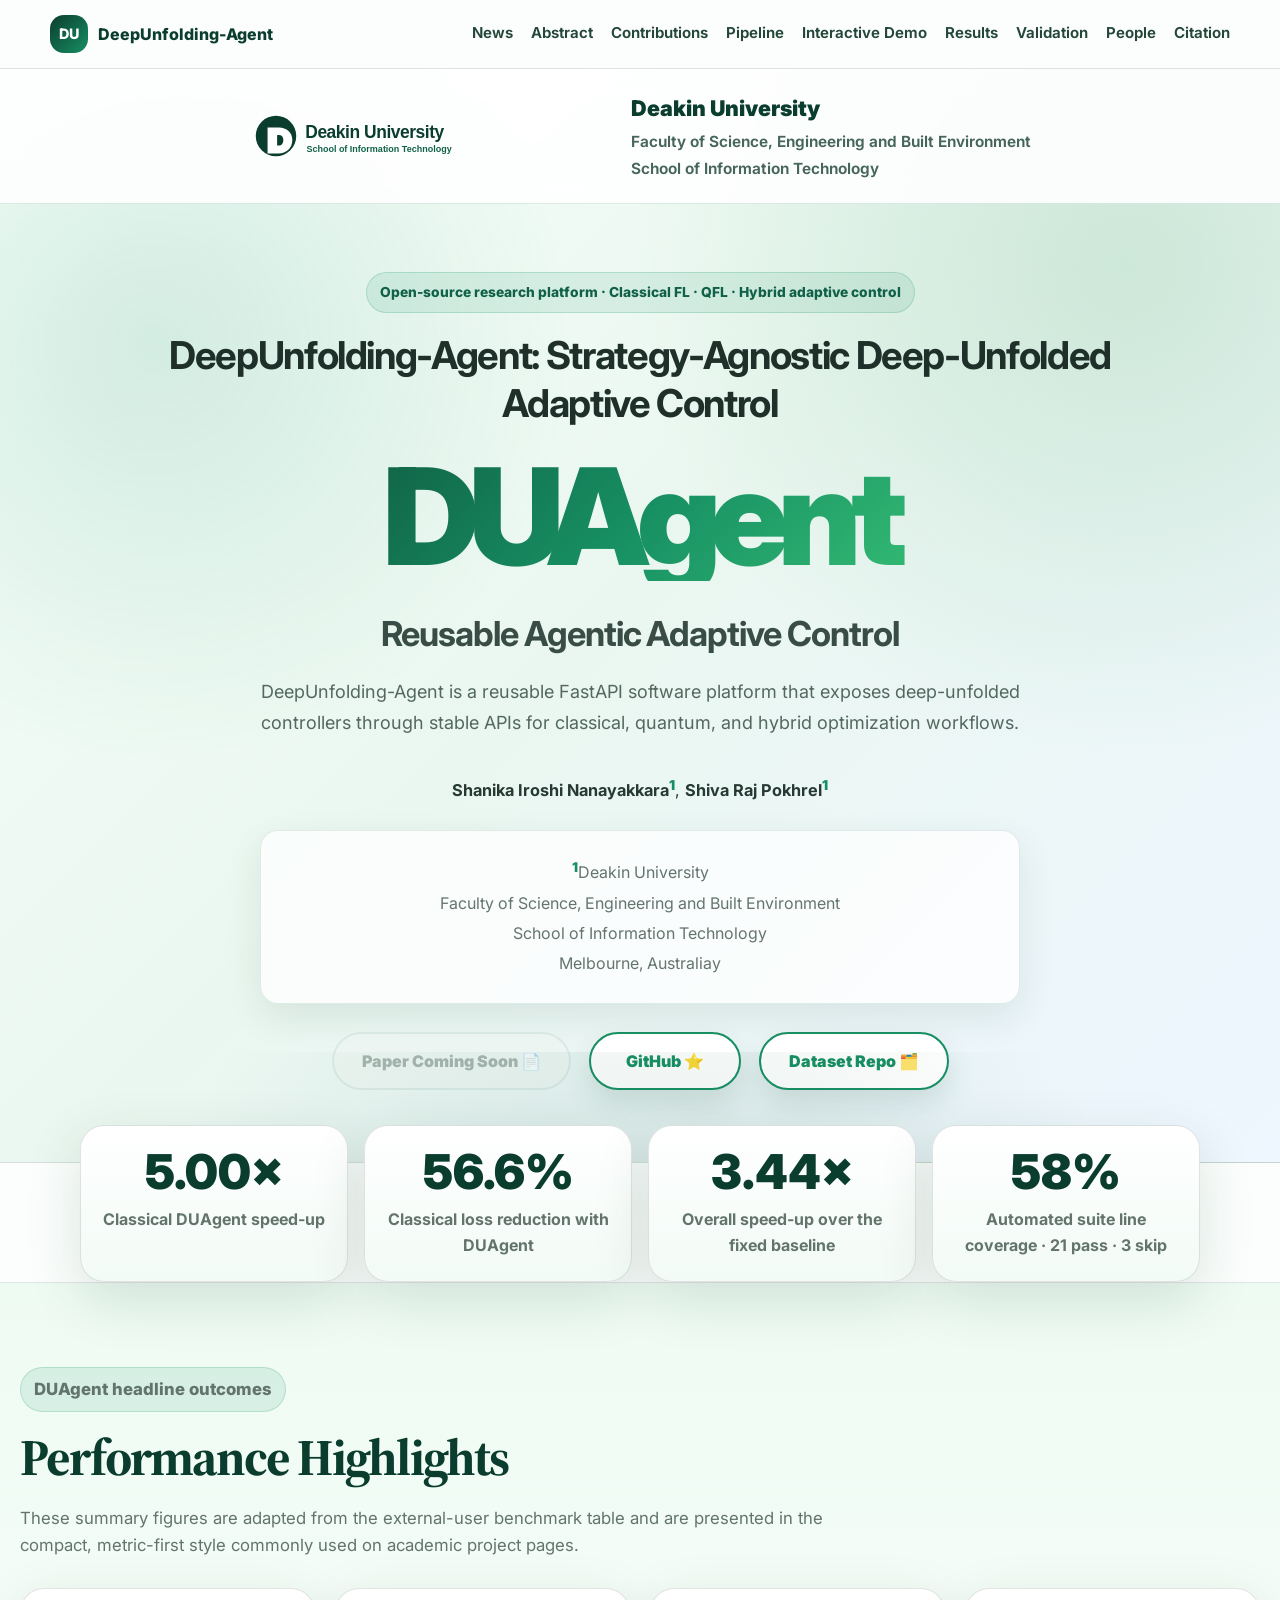
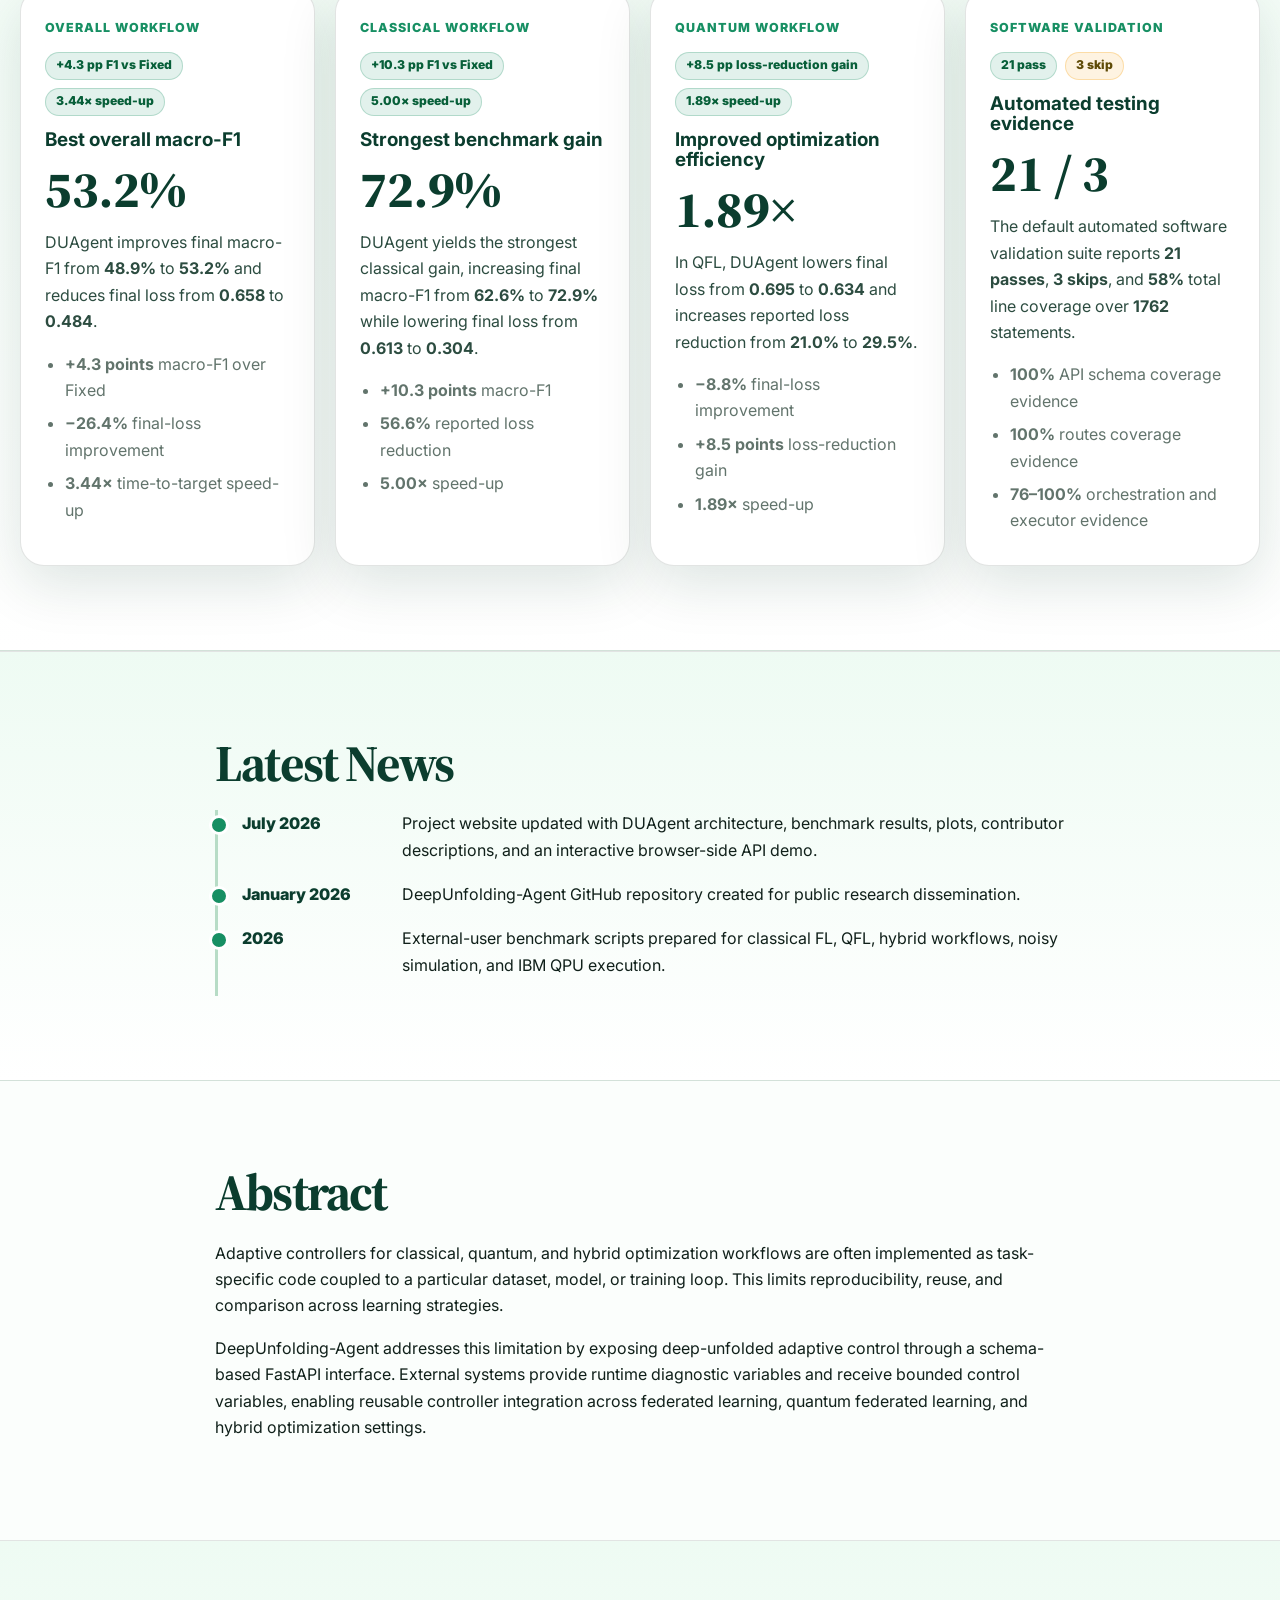
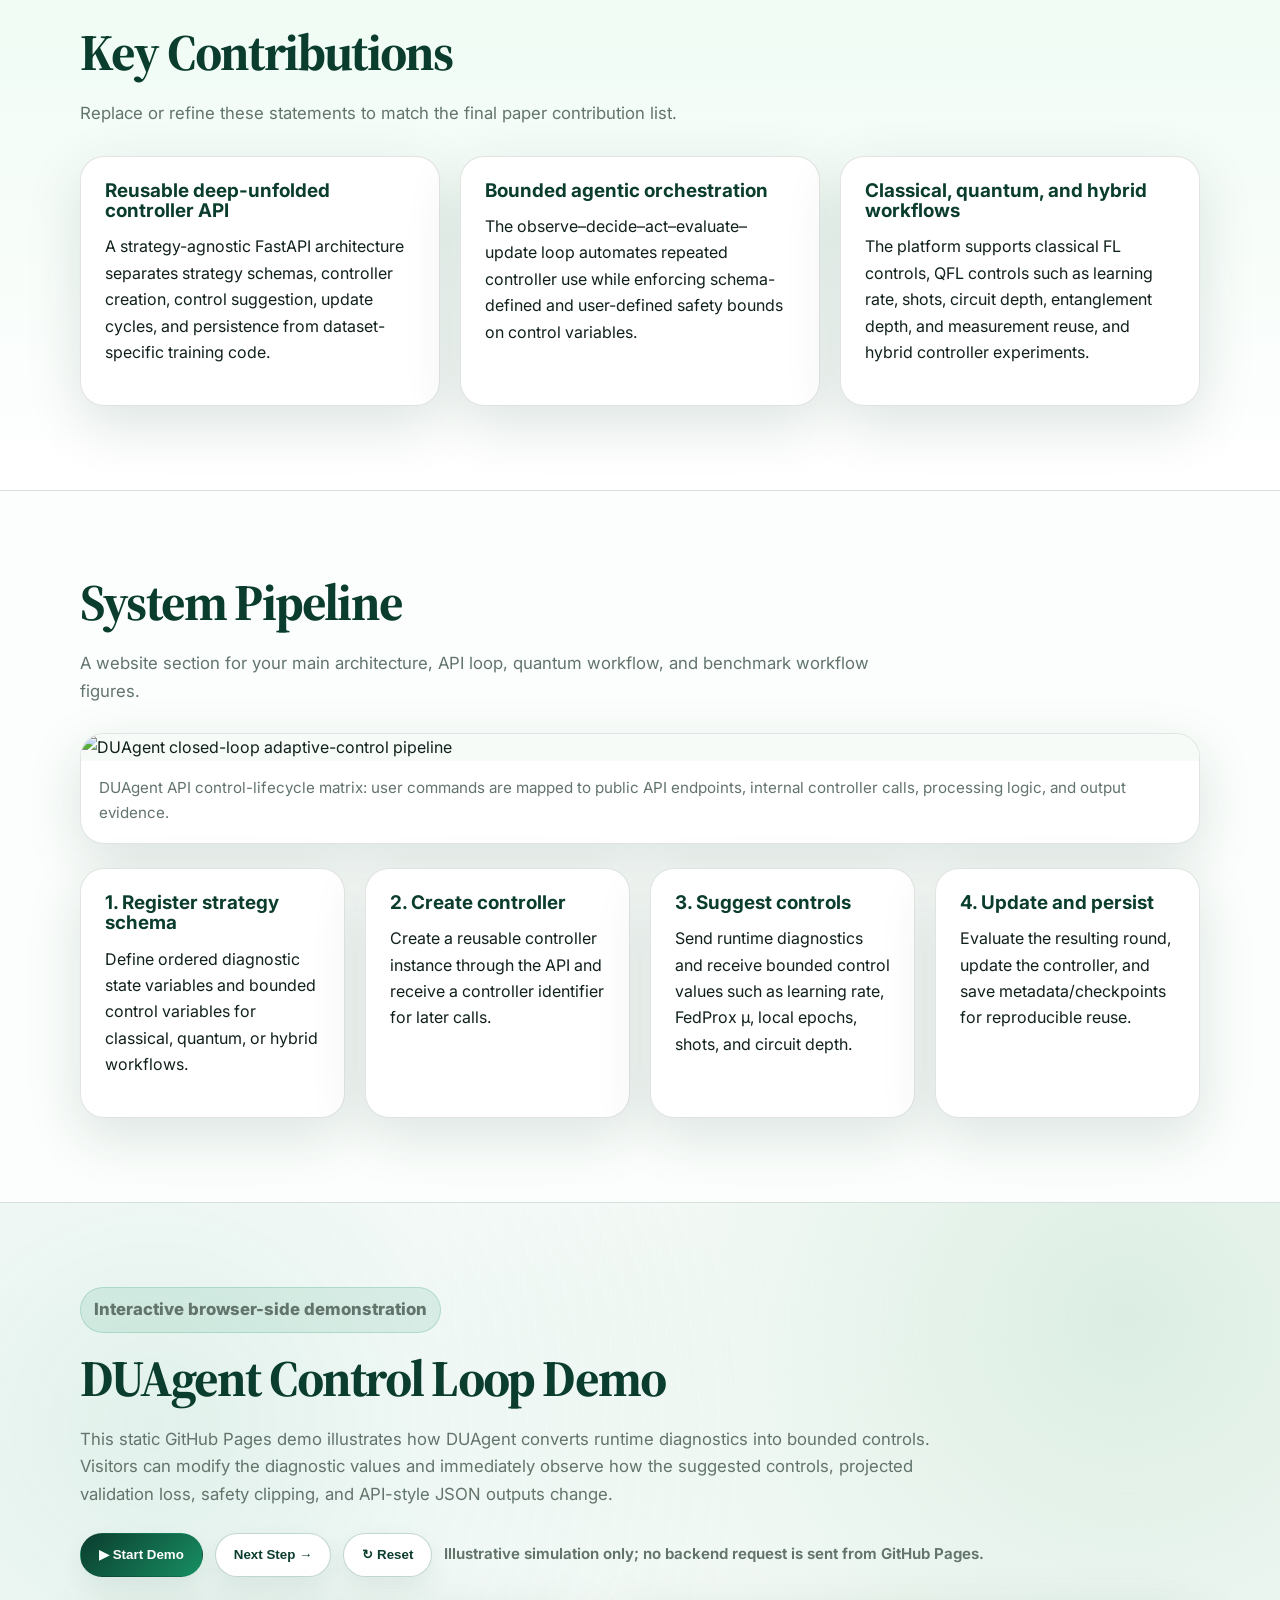
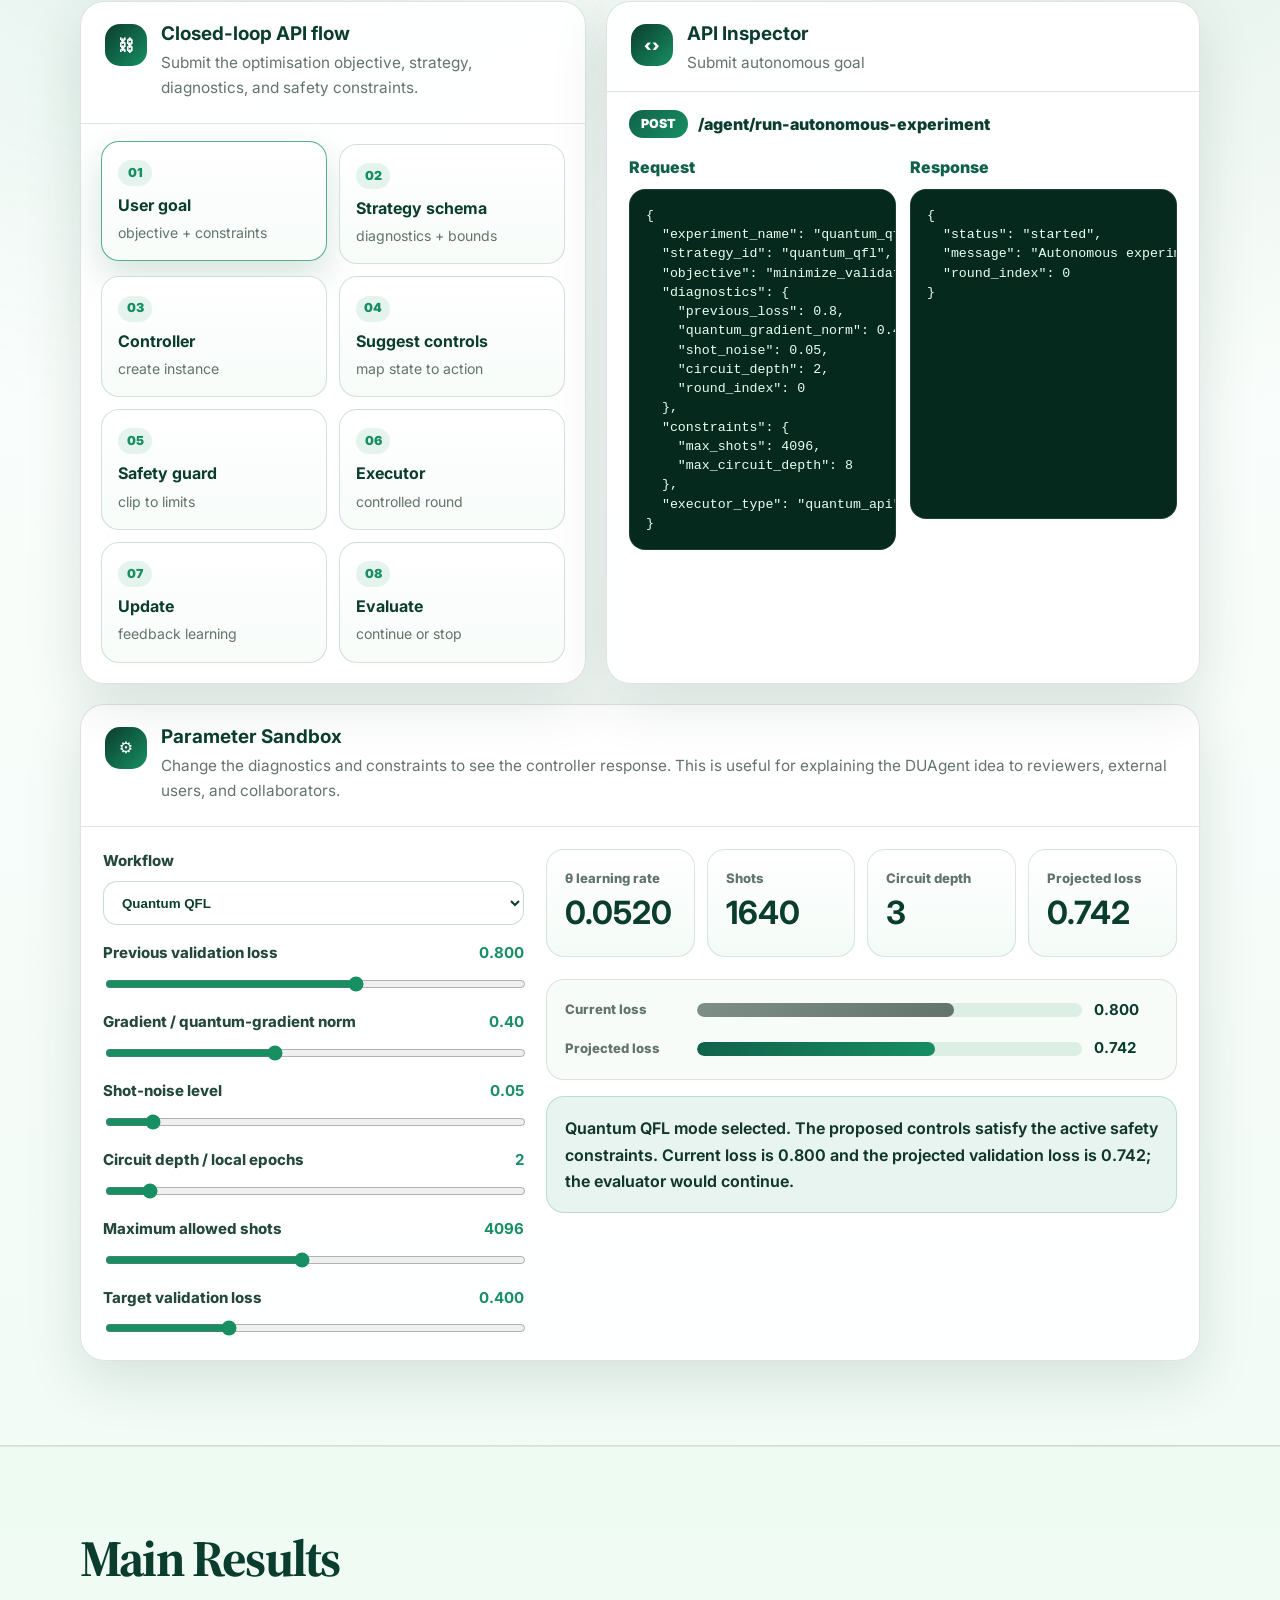
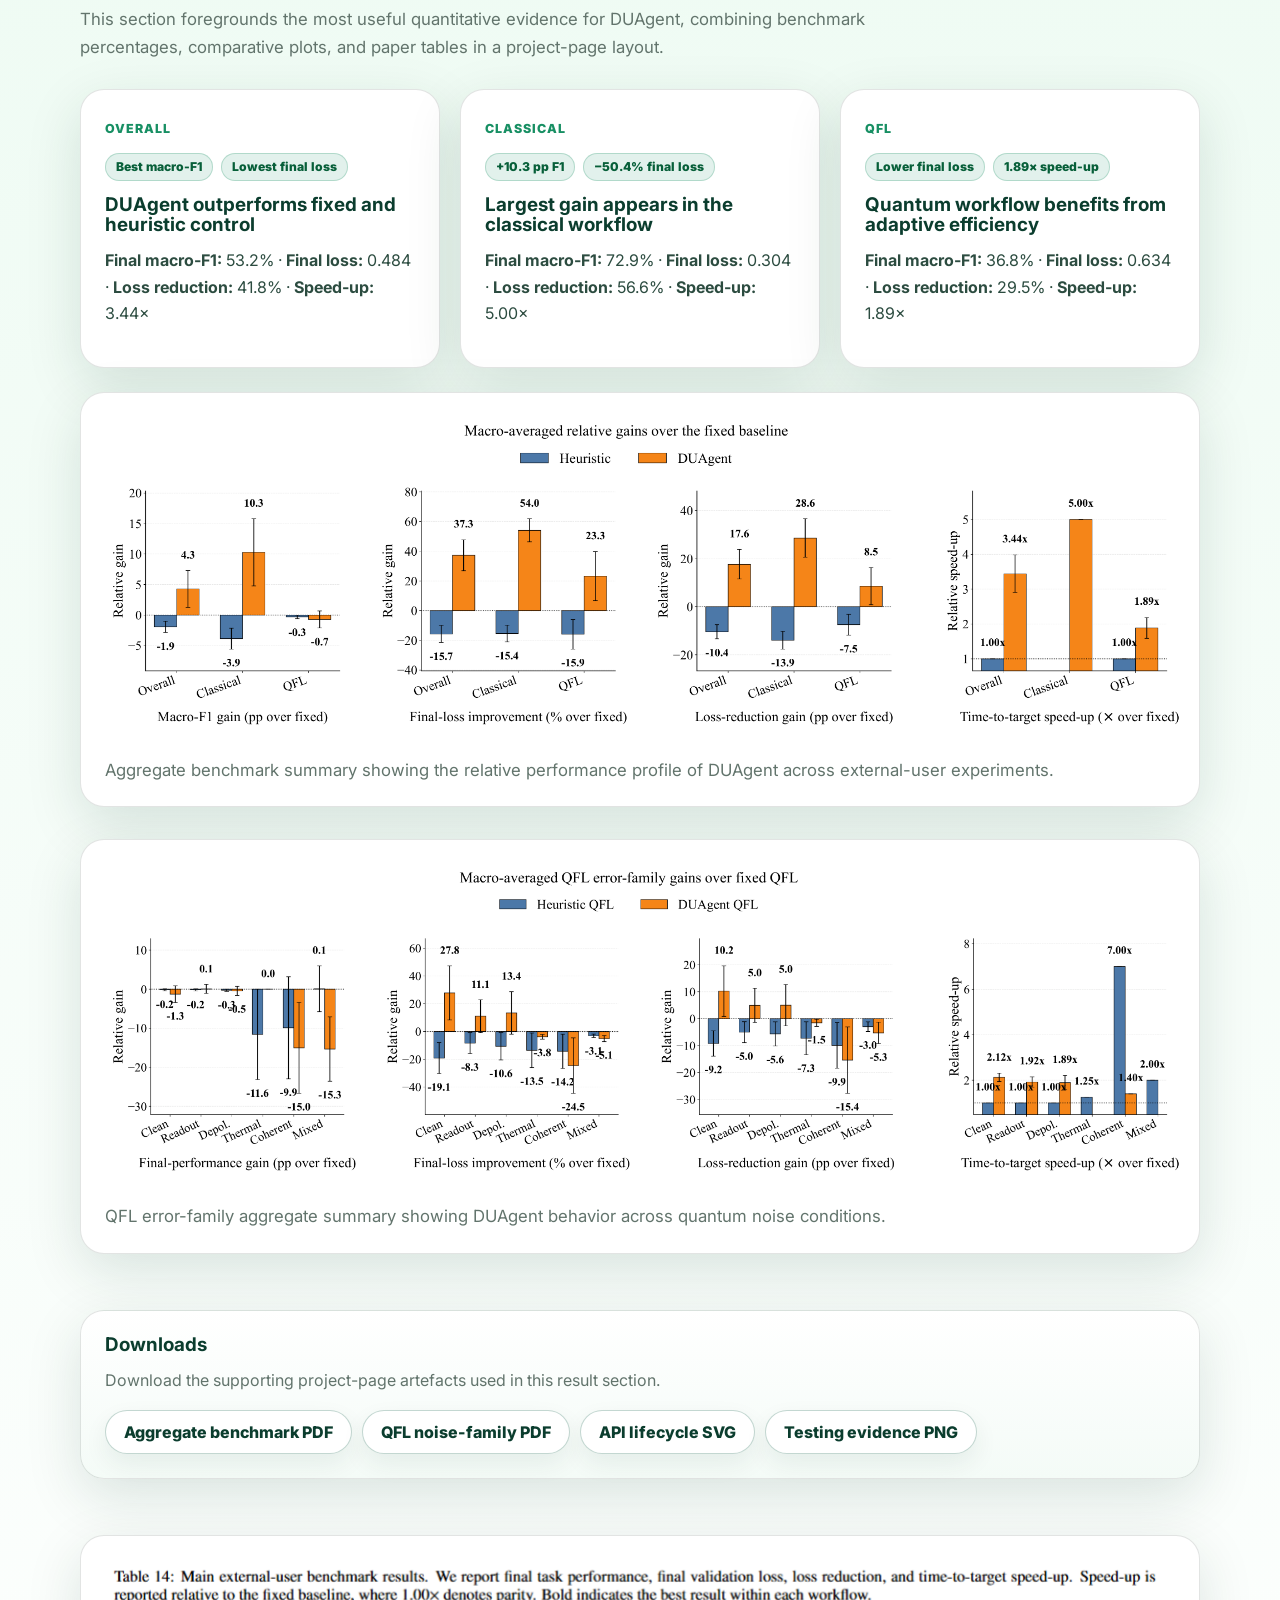
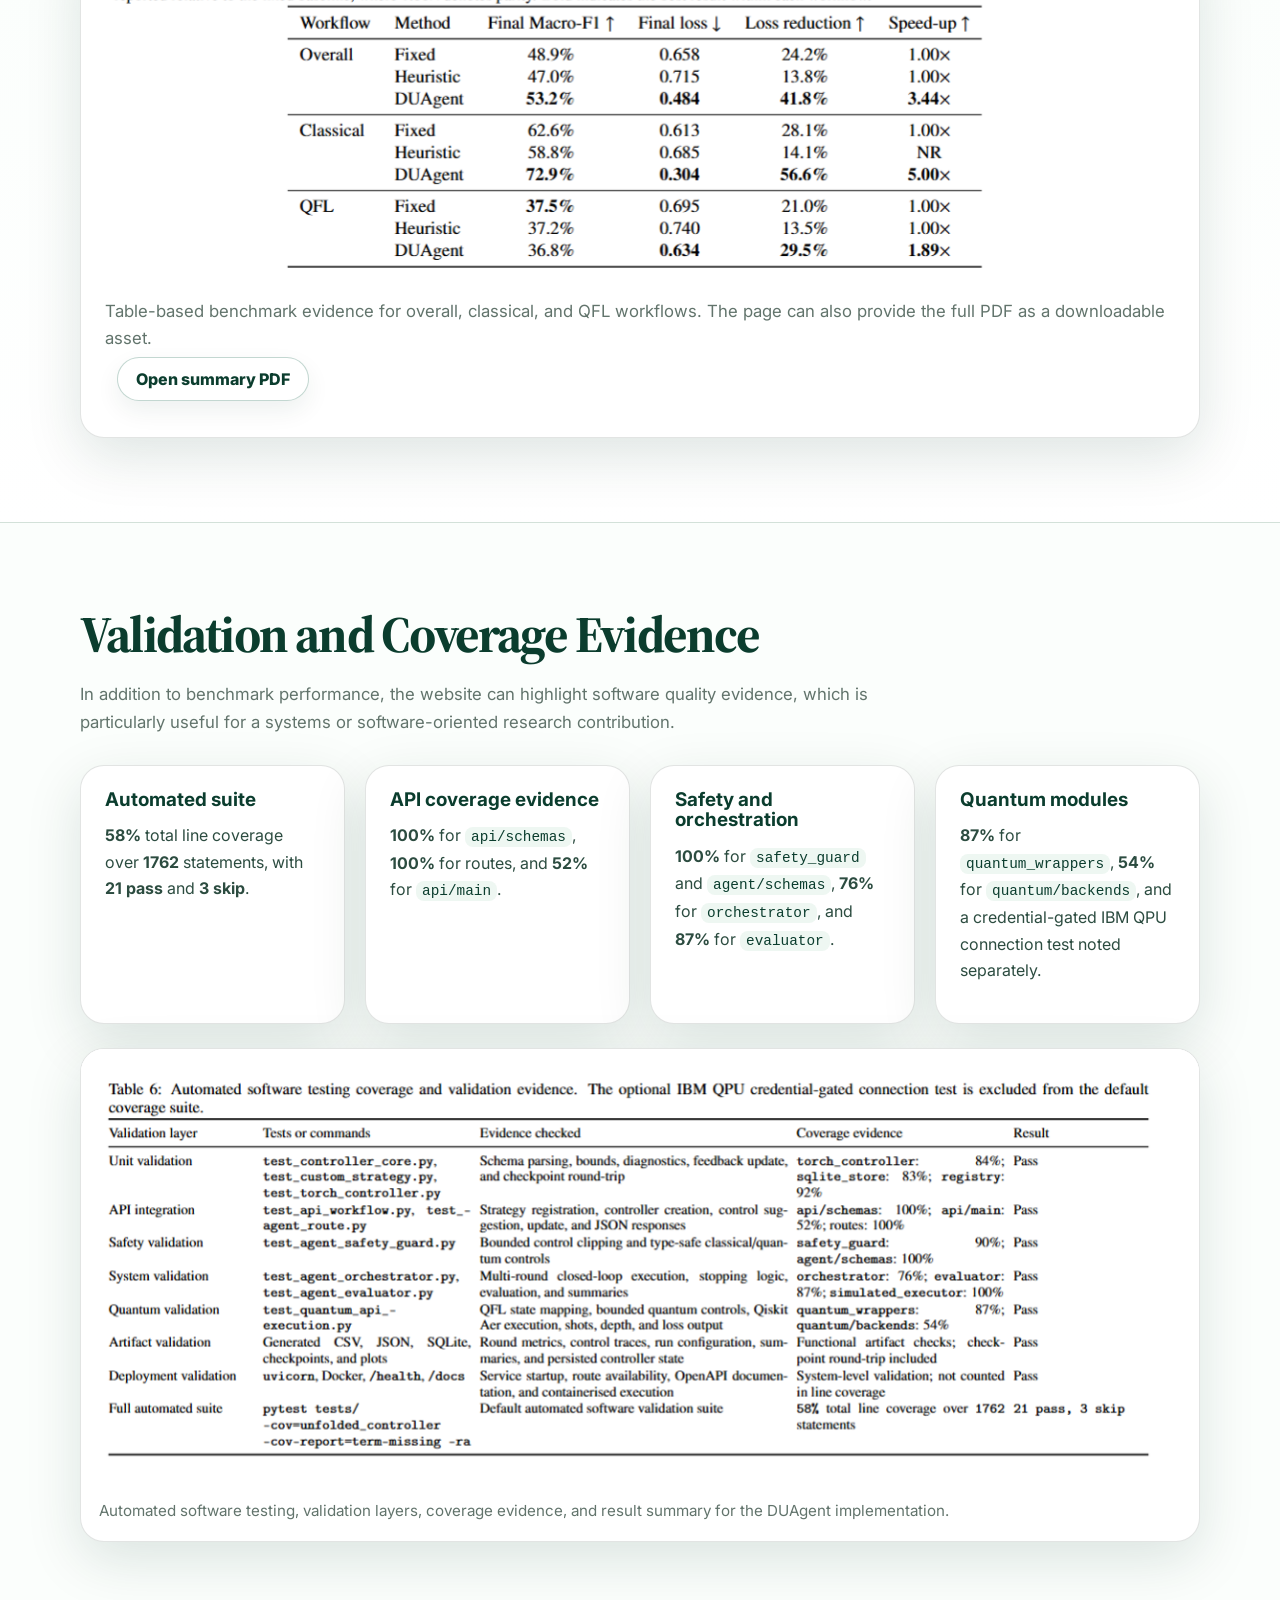
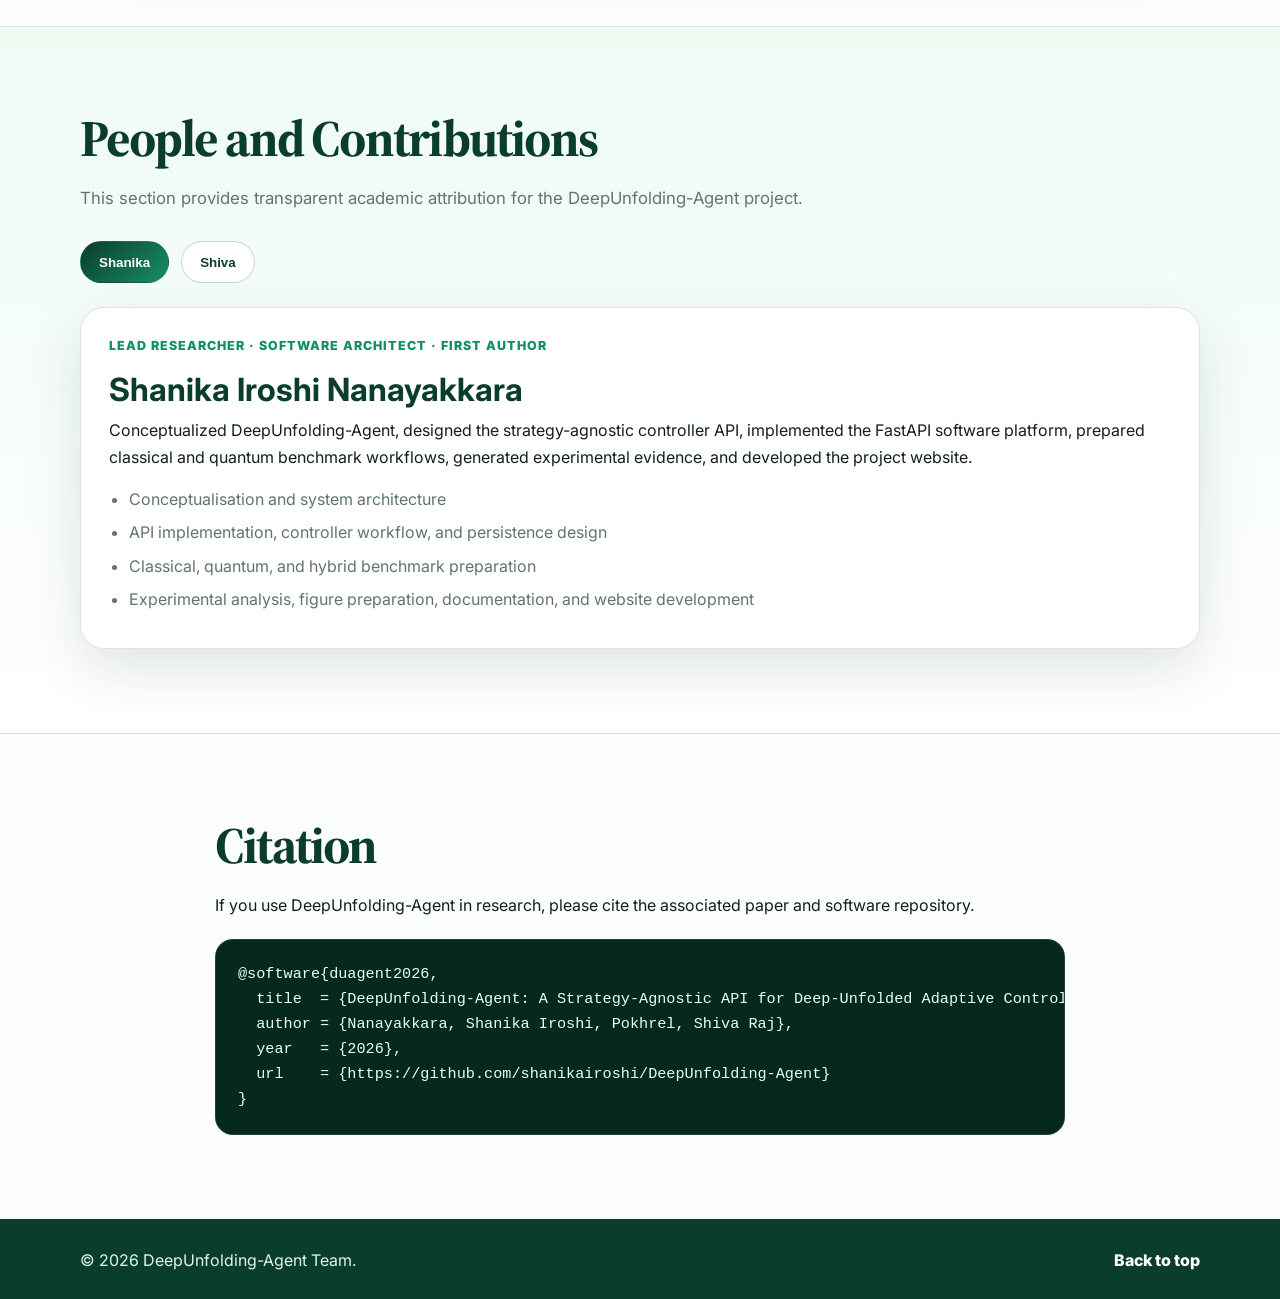
==== index.html @ 9bec818b "Update index.html" ====
<!doctype html>
<html lang="en">
<head>
  <meta charset="utf-8" />
  <meta name="viewport" content="width=device-width, initial-scale=1" />
  <meta name="description" content=" DeepUnfolding-Agent: API Platform for Bounded Adaptive Control in Classic and
Quantum Deep Learning Workflows" />
  <title>DeepUnfolding-Agent | DUAgent</title>
  <link rel="preconnect" href="https://fonts.googleapis.com">
  <link rel="preconnect" href="https://fonts.gstatic.com" crossorigin>
  <link href="https://fonts.googleapis.com/css2?family=Inter:wght@400;500;600;700;800&family=Source+Serif+4:wght@500;600;700&display=swap" rel="stylesheet">
  <link rel="stylesheet" href="assets/styles.css" />
</head>
<body>
  <header class="site-header" id="top">
    <nav class="nav-shell" aria-label="Primary navigation">
      <a class="brand" href="#top" aria-label="DeepUnfolding-Agent home">
        <span class="brand-mark">DU</span>
        <span>DeepUnfolding-Agent</span>
      </a>
      <button class="menu-toggle" aria-expanded="false" aria-controls="site-nav">Menu</button>
      <div class="nav-links" id="site-nav">
        <a href="#news">News</a>
        <a href="#abstract">Abstract</a>
        <a href="#contributions">Contributions</a>
        <a href="#pipeline">Pipeline</a>
        <a href="#demo">Interactive Demo</a>
        <a href="#results">Results</a>
        <a href="#validation">Validation</a>
        <a href="#people">People</a>
        <a href="#citation">Citation</a>
      </div>
    </nav>
  </header>

  <main>
    <section class="hero hero-clean" id="top">
  <div class="institution-strip">
    <div class="institution-inner">
      <img src="assets/logos/deakin-wordmark.svg" alt="Deakin University" />
      <div class="institution-text">
        <strong>Deakin University</strong>
        <span>Faculty of Science, Engineering and Built Environment</span>
        <span>School of Information Technology</span>
      </div>
    </div>
  </div>

  <div class="container hero-clean-inner">
    <p class="eyebrow">Open-source research platform · Classical FL · QFL · Hybrid adaptive control</p>

    <h2 class="hero-paper-title">
      DeepUnfolding-Agent: Strategy-Agnostic Deep-Unfolded Adaptive Control
    </h2>

    <h1 class="hero-project-title">DUAgent</h1>

    <h3 class="hero-subtitle-main">Reusable Agentic Adaptive Control</h3>

    <p class="hero-description">
      DeepUnfolding-Agent is a reusable FastAPI software platform that exposes
      deep-unfolded controllers through stable APIs for classical, quantum, and
      hybrid optimization workflows.
    </p>

    <div class="hero-author-line">
      <strong>Shanika Iroshi Nanayakkara</strong><sup>1</sup>,
      <strong>Shiva Raj Pokhrel</strong><sup>1</sup>
    </div>

    <div class="hero-affiliation-card">
      <p><sup>1</sup>Deakin University</p>
      <p>Faculty of Science, Engineering and Built Environment</p>
      <p>School of Information Technology</p>
      <p>Melbourne, Australiay</p>
    </div>

    <div class="hero-main-buttons" aria-label="Project links">
      <a class="hero-btn primary disabled" href="#" aria-disabled="true" tabindex="-1">
        Paper Coming Soon 📄
      </a>

      <a class="hero-btn" href="https://github.com/shanikairoshi/DeepUnfolding-Agent" target="_blank" rel="noopener">
        GitHub ⭐
      </a>

      <a class="hero-btn" href="https://github.com/shanikairoshi/modeling-quantum-federated-aggregation-datasets" target="_blank" rel="noopener">
        Dataset Repo 🗂️
      </a>
    </div>
  </div>
</section>

    <section class="metrics-strip container" aria-label="Project highlights">
      <article class="metric-card emphasis">
        <span class="metric-value">5.00×</span>
        <span class="metric-label">Classical DUAgent speed-up</span>
      </article>
      <article class="metric-card emphasis">
        <span class="metric-value">56.6%</span>
        <span class="metric-label">Classical loss reduction with DUAgent</span>
      </article>
      <article class="metric-card emphasis">
        <span class="metric-value">3.44×</span>
        <span class="metric-label">Overall speed-up over the fixed baseline</span>
      </article>
      <article class="metric-card emphasis">
        <span class="metric-value">58%</span>
        <span class="metric-label">Automated suite line coverage · 21 pass · 3 skip</span>
      </article>
    </section>

    <section class="section-pad light" id="highlights">
      <div class="container results-container">
        <div class="section-heading">
          <p class="eyebrow">DUAgent headline outcomes</p>
          <h2>Performance Highlights</h2>
          <p>These summary figures are adapted from the external-user benchmark table and are presented in the compact, metric-first style commonly used on academic project pages.</p>
        </div>

        <div class="highlight-grid">
          <article class="highlight-card">
            <span class="result-label">Overall workflow</span>
            <div class="badge-row"><span class="gain-badge positive">+4.3 pp F1 vs Fixed</span><span class="gain-badge positive">3.44× speed-up</span></div>
            <h3>Best overall macro-F1</h3>
            <div class="big-stat">53.2%</div>
            <p>DUAgent improves final macro-F1 from <strong>48.9%</strong> to <strong>53.2%</strong> and reduces final loss from <strong>0.658</strong> to <strong>0.484</strong>.</p>
            <ul class="mini-list">
              <li><strong>+4.3 points</strong> macro-F1 over Fixed</li>
              <li><strong>−26.4%</strong> final-loss improvement</li>
              <li><strong>3.44×</strong> time-to-target speed-up</li>
            </ul>
          </article>

          <article class="highlight-card">
            <span class="result-label">Classical workflow</span>
            <div class="badge-row"><span class="gain-badge positive">+10.3 pp F1 vs Fixed</span><span class="gain-badge positive">5.00× speed-up</span></div>
            <h3>Strongest benchmark gain</h3>
            <div class="big-stat">72.9%</div>
            <p>DUAgent yields the strongest classical gain, increasing final macro-F1 from <strong>62.6%</strong> to <strong>72.9%</strong> while lowering final loss from <strong>0.613</strong> to <strong>0.304</strong>.</p>
            <ul class="mini-list">
              <li><strong>+10.3 points</strong> macro-F1</li>
              <li><strong>56.6%</strong> reported loss reduction</li>
              <li><strong>5.00×</strong> speed-up</li>
            </ul>
          </article>

          <article class="highlight-card">
            <span class="result-label">Quantum workflow</span>
            <div class="badge-row"><span class="gain-badge positive">+8.5 pp loss-reduction gain</span><span class="gain-badge positive">1.89× speed-up</span></div>
            <h3>Improved optimization efficiency</h3>
            <div class="big-stat">1.89×</div>
            <p>In QFL, DUAgent lowers final loss from <strong>0.695</strong> to <strong>0.634</strong> and increases reported loss reduction from <strong>21.0%</strong> to <strong>29.5%</strong>.</p>
            <ul class="mini-list">
              <li><strong>−8.8%</strong> final-loss improvement</li>
              <li><strong>+8.5 points</strong> loss-reduction gain</li>
              <li><strong>1.89×</strong> speed-up</li>
            </ul>
          </article>

          <article class="highlight-card">
            <span class="result-label">Software validation</span>
            <div class="badge-row"><span class="gain-badge positive">21 pass</span><span class="gain-badge neutral">3 skip</span></div>
            <h3>Automated testing evidence</h3>
            <div class="big-stat">21 / 3</div>
            <p>The default automated software validation suite reports <strong>21 passes</strong>, <strong>3 skips</strong>, and <strong>58%</strong> total line coverage over <strong>1762</strong> statements.</p>
            <ul class="mini-list">
              <li><strong>100%</strong> API schema coverage evidence</li>
              <li><strong>100%</strong> routes coverage evidence</li>
              <li><strong>76–100%</strong> orchestration and executor evidence</li>
            </ul>
          </article>
        </div>
      </div>
    </section>

    <section class="section-pad light" id="news">
      <div class="container narrow">
        <h2>Latest News</h2>
        <ul class="timeline">
          <li><time datetime="2026-07">July 2026</time><span>Project website updated with DUAgent architecture, benchmark results, plots, contributor descriptions, and an interactive browser-side API demo.</span></li>
          <li><time datetime="2026-01">January 2026</time><span>DeepUnfolding-Agent GitHub repository created for public research dissemination.</span></li>
          <li><time datetime="2026">2026</time><span>External-user benchmark scripts prepared for classical FL, QFL, hybrid workflows, noisy simulation, and IBM QPU execution.</span></li>
        </ul>
      </div>
    </section>

    <section class="section-pad" id="abstract">
      <div class="container narrow">
        <h2>Abstract</h2>
        <p>
          Adaptive controllers for classical, quantum, and hybrid optimization workflows are often implemented as task-specific code coupled to a particular dataset, model, or training loop. This limits reproducibility, reuse, and comparison across learning strategies.
        </p>
        <p>
          DeepUnfolding-Agent addresses this limitation by exposing deep-unfolded adaptive control through a schema-based FastAPI interface. External systems provide runtime diagnostic variables and receive bounded control variables, enabling reusable controller integration across federated learning, quantum federated learning, and hybrid optimization settings.
        </p>
      </div>
    </section>

    <section class="section-pad light" id="contributions">
      <div class="container">
        <div class="section-heading">
          <h2>Key Contributions</h2>
          <p>Replace or refine these statements to match the final paper contribution list.</p>
        </div>
        <div class="feature-grid">
          <article class="feature-card">
            <h3>Reusable deep-unfolded controller API</h3>
            <p>A strategy-agnostic FastAPI architecture separates strategy schemas, controller creation, control suggestion, update cycles, and persistence from dataset-specific training code.</p>
          </article>
          <article class="feature-card">
            <h3>Bounded agentic orchestration</h3>
            <p>The observe–decide–act–evaluate–update loop automates repeated controller use while enforcing schema-defined and user-defined safety bounds on control variables.</p>
          </article>
          <article class="feature-card">
            <h3>Classical, quantum, and hybrid workflows</h3>
            <p>The platform supports classical FL controls, QFL controls such as learning rate, shots, circuit depth, entanglement depth, and measurement reuse, and hybrid controller experiments.</p>
          </article>
        </div>
      </div>
    </section>

    <section class="section-pad" id="pipeline">
      <div class="container">
        <div class="section-heading">
          <h2>System Pipeline</h2>
          <p>A website section for your main architecture, API loop, quantum workflow, and benchmark workflow figures.</p>
        </div>
        <div class="image-panel">
          <img src="assets/figures/api_control_lifecycle_matrix.svg" alt="DUAgent closed-loop adaptive-control pipeline" />
          <p class="caption">DUAgent API control-lifecycle matrix: user commands are mapped to public API endpoints, internal controller calls, processing logic, and output evidence.</p>
        </div>
        <div class="pipeline-grid">
          <article>
            <h3>1. Register strategy schema</h3>
            <p>Define ordered diagnostic state variables and bounded control variables for classical, quantum, or hybrid workflows.</p>
          </article>
          <article>
            <h3>2. Create controller</h3>
            <p>Create a reusable controller instance through the API and receive a controller identifier for later calls.</p>
          </article>
          <article>
            <h3>3. Suggest controls</h3>
            <p>Send runtime diagnostics and receive bounded control values such as learning rate, FedProx μ, local epochs, shots, and circuit depth.</p>
          </article>
          <article>
            <h3>4. Update and persist</h3>
            <p>Evaluate the resulting round, update the controller, and save metadata/checkpoints for reproducible reuse.</p>
          </article>
        </div>
      </div>
    </section>


    <section class="section-pad demo-section" id="demo">
      <div class="container">
        <div class="section-heading">
          <p class="eyebrow">Interactive browser-side demonstration</p>
          <h2>DUAgent Control Loop Demo</h2>
          <p>
            This static GitHub Pages demo illustrates how DUAgent converts runtime diagnostics into bounded controls. Visitors can modify the diagnostic values and immediately observe how the suggested controls, projected validation loss, safety clipping, and API-style JSON outputs change.
          </p>
        </div>

        <div class="demo-toolbar" aria-label="Demo controls">
          <button class="btn primary" id="demoStart" type="button">▶ Start Demo</button>
          <button class="btn" id="demoNext" type="button">Next Step →</button>
          <button class="btn" id="demoReset" type="button">↻ Reset</button>
          <span class="demo-note">Illustrative simulation only; no backend request is sent from GitHub Pages.</span>
        </div>

        <div class="demo-grid">
          <section class="demo-panel demo-flow-panel" aria-label="DUAgent closed-loop flow visualisation">
            <div class="demo-panel-header">
              <span class="demo-icon">⛓</span>
              <div>
                <h3>Closed-loop API flow</h3>
                <p id="demoCurrentDescription">The agent is initialised and ready to begin the adaptive-control loop.</p>
              </div>
            </div>

            <div class="demo-flow" id="demoFlow">
              <article class="demo-node" data-demo-step="0"><span>01</span><strong>User goal</strong><em>objective + constraints</em></article>
              <article class="demo-node" data-demo-step="1"><span>02</span><strong>Strategy schema</strong><em>diagnostics + bounds</em></article>
              <article class="demo-node" data-demo-step="2"><span>03</span><strong>Controller</strong><em>create instance</em></article>
              <article class="demo-node" data-demo-step="3"><span>04</span><strong>Suggest controls</strong><em>map state to action</em></article>
              <article class="demo-node" data-demo-step="4"><span>05</span><strong>Safety guard</strong><em>clip to limits</em></article>
              <article class="demo-node" data-demo-step="5"><span>06</span><strong>Executor</strong><em>controlled round</em></article>
              <article class="demo-node" data-demo-step="6"><span>07</span><strong>Update</strong><em>feedback learning</em></article>
              <article class="demo-node" data-demo-step="7"><span>08</span><strong>Evaluate</strong><em>continue or stop</em></article>
            </div>
          </section>

          <section class="demo-panel demo-inspector" aria-label="Interactive API inspector">
            <div class="demo-panel-header compact">
              <span class="demo-icon">‹›</span>
              <div>
                <h3>API Inspector</h3>
                <p id="demoStepTitle">Submit autonomous goal</p>
              </div>
            </div>

            <div class="demo-endpoint-line">
              <span class="demo-method" id="demoMethod">POST</span>
              <span class="demo-endpoint" id="demoEndpoint">/agent/run-autonomous-experiment</span>
            </div>

            <div class="demo-json-grid">
              <div>
                <div class="json-title">Request</div>
                <pre class="demo-code"><code id="demoRequestJson"></code></pre>
              </div>
              <div>
                <div class="json-title">Response</div>
                <pre class="demo-code"><code id="demoResponseJson"></code></pre>
              </div>
            </div>
          </section>
        </div>

        <section class="demo-panel demo-sandbox" aria-label="Parameter sandbox">
          <div class="demo-panel-header">
            <span class="demo-icon">⚙</span>
            <div>
              <h3>Parameter Sandbox</h3>
              <p>Change the diagnostics and constraints to see the controller response. This is useful for explaining the DUAgent idea to reviewers, external users, and collaborators.</p>
            </div>
          </div>

          <div class="sandbox-grid">
            <div class="sandbox-controls">
              <label class="control-field select-field">
                <span>Workflow</span>
                <select id="demoWorkflow">
                  <option value="quantum">Quantum QFL</option>
                  <option value="classical">Classical FedProx</option>
                </select>
              </label>

              <label class="control-field">
                <span>Previous validation loss <strong id="lossValue">0.800</strong></span>
                <input id="previousLoss" type="range" min="0.20" max="1.20" step="0.01" value="0.80" />
              </label>

              <label class="control-field">
                <span>Gradient / quantum-gradient norm <strong id="gradValue">0.40</strong></span>
                <input id="gradientNorm" type="range" min="0.00" max="1.00" step="0.01" value="0.40" />
              </label>

              <label class="control-field quantum-only">
                <span>Shot-noise level <strong id="noiseValue">0.05</strong></span>
                <input id="shotNoise" type="range" min="0.00" max="0.50" step="0.01" value="0.05" />
              </label>

              <label class="control-field">
                <span>Circuit depth / local epochs <strong id="depthValue">2</strong></span>
                <input id="circuitDepth" type="range" min="1" max="12" step="1" value="2" />
              </label>

              <label class="control-field quantum-only">
                <span>Maximum allowed shots <strong id="maxShotsValue">4096</strong></span>
                <input id="maxShots" type="range" min="512" max="8192" step="128" value="4096" />
              </label>

              <label class="control-field">
                <span>Target validation loss <strong id="targetValue">0.400</strong></span>
                <input id="targetLoss" type="range" min="0.20" max="0.90" step="0.01" value="0.40" />
              </label>
            </div>

            <div class="sandbox-output">
              <div class="output-grid">
                <article class="output-card"><span id="primaryControlLabel">θ learning rate</span><strong id="primaryControlValue">0.0000</strong></article>
                <article class="output-card"><span id="resourceLabel">Shots</span><strong id="resourceValue">0</strong></article>
                <article class="output-card"><span id="depthLabel">Circuit depth</span><strong id="safeDepthValue">0</strong></article>
                <article class="output-card"><span>Projected loss</span><strong id="projectedLossValue">0.000</strong></article>
              </div>

              <div class="loss-bars" aria-label="Loss comparison">
                <div class="loss-row">
                  <span>Current loss</span>
                  <div class="loss-track"><div class="loss-bar current" id="currentLossBar"></div></div>
                  <strong id="currentLossText">0.800</strong>
                </div>
                <div class="loss-row">
                  <span>Projected loss</span>
                  <div class="loss-track"><div class="loss-bar projected" id="projectedLossBar"></div></div>
                  <strong id="projectedLossText">0.649</strong>
                </div>
              </div>

              <div class="interpretation-box" id="sandboxInterpretation">
                Increase shot noise or gradient norm to see DUAgent allocate more conservative controls and more quantum measurement resources under the user-defined safety bound.
              </div>
            </div>
          </div>
        </section>
      </div>
    </section>

    <section class="section-pad light" id="results">
      <div class="container">
        <div class="section-heading">
          <h2>Main Results</h2>
          <p>This section foregrounds the most useful quantitative evidence for DUAgent, combining benchmark percentages, comparative plots, and paper tables in a project-page layout.</p>
        </div>

        <div class="result-grid result-grid-compact">
          <article class="result-card">
            <span class="result-label">Overall</span>
            <div class="badge-row"><span class="gain-badge positive">Best macro-F1</span><span class="gain-badge positive">Lowest final loss</span></div>
            <h3>DUAgent outperforms fixed and heuristic control</h3>
            <p><strong>Final macro-F1:</strong> 53.2% · <strong>Final loss:</strong> 0.484 · <strong>Loss reduction:</strong> 41.8% · <strong>Speed-up:</strong> 3.44×</p>
          </article>
          <article class="result-card">
            <span class="result-label">Classical</span>
            <div class="badge-row"><span class="gain-badge positive">+10.3 pp F1</span><span class="gain-badge positive">−50.4% final loss</span></div>
            <h3>Largest gain appears in the classical workflow</h3>
            <p><strong>Final macro-F1:</strong> 72.9% · <strong>Final loss:</strong> 0.304 · <strong>Loss reduction:</strong> 56.6% · <strong>Speed-up:</strong> 5.00×</p>
          </article>
          <article class="result-card">
            <span class="result-label">QFL</span>
            <div class="badge-row"><span class="gain-badge positive">Lower final loss</span><span class="gain-badge positive">1.89× speed-up</span></div>
            <h3>Quantum workflow benefits from adaptive efficiency</h3>
            <p><strong>Final macro-F1:</strong> 36.8% · <strong>Final loss:</strong> 0.634 · <strong>Loss reduction:</strong> 29.5% · <strong>Speed-up:</strong> 1.89×</p>
          </article>
        </div>

        <div class="plot-grid plot-grid-wide" aria-label="Selected result plots">
          <figure>
  <a class="plot-image-link" href="assets/plots/duagent_aggregate_relative_bar_summary.png" target="_blank" rel="noopener">
    <img src="assets/plots/duagent_aggregate_relative_bar_summary.png" alt="Aggregate relative benchmark summary for DUAgent" />
  </a>
  <figcaption>
    Aggregate benchmark summary showing the relative performance profile of DUAgent across external-user experiments.
  </figcaption>
</figure>
          <figure>
  <a class="plot-image-link" href="assets/plots/duagent_aggregate_relative_bar_summary.png" target="_blank" rel="noopener">
<img src="assets/plots/qfl_error_family_aggregate_relative_summary2.png" alt="QFL error-family aggregate relative summary" />
  </a>
  <figcaption>QFL error-family aggregate summary showing DUAgent behavior across quantum noise conditions.</figcaption>
</figure>
        

        <div class="downloads-panel">
          <h3>Downloads</h3>
          <p>Download the supporting project-page artefacts used in this result section.</p>
          <div class="download-buttons">
            <a class="btn" href="assets/pdfs/duagent_aggregate_relative_bar_summary.pdf" target="_blank" rel="noopener">Aggregate benchmark PDF</a>
            <a class="btn" href="assets/pdfs/qfl_error_family_aggregate_relative_summary.pdf" target="_blank" rel="noopener">QFL noise-family PDF</a>
            <a class="btn" href="assets/figures/api_control_lifecycle_matrix.svg" target="_blank" rel="noopener">API lifecycle SVG</a>
            <a class="btn" href="assets/evidence/testing_coverage_table.png" target="_blank" rel="noopener">Testing evidence PNG</a>
          </div>
        </div>

        <div class="evidence-grid">
          <figure class="evidence-figure">
            <img src="assets/evidence/benchmark_results_table.png" alt="Main external-user benchmark results table" />
            <figcaption>Table-based benchmark evidence for overall, classical, and QFL workflows. The page can also provide the full PDF as a downloadable asset.</figcaption>
            <div class="download-row">
              <a class="btn" href="assets/pdfs/duagent_aggregate_relative_bar_summary.pdf" target="_blank" rel="noopener">Open summary PDF</a>
            </div>
          </figure>
        </div>
      </div>
    </section>

    <section class="section-pad" id="validation">
      <div class="container">
        <div class="section-heading">
          <h2>Validation and Coverage Evidence</h2>
          <p>In addition to benchmark performance, the website can highlight software quality evidence, which is particularly useful for a systems or software-oriented research contribution.</p>
        </div>

        <div class="validation-summary-grid">
          <article class="summary-box">
            <h3>Automated suite</h3>
            <p><strong>58%</strong> total line coverage over <strong>1762</strong> statements, with <strong>21 pass</strong> and <strong>3 skip</strong>.</p>
          </article>
          <article class="summary-box">
            <h3>API coverage evidence</h3>
            <p><strong>100%</strong> for <code>api/schemas</code>, <strong>100%</strong> for routes, and <strong>52%</strong> for <code>api/main</code>.</p>
          </article>
          <article class="summary-box">
            <h3>Safety and orchestration</h3>
            <p><strong>100%</strong> for <code>safety_guard</code> and <code>agent/schemas</code>, <strong>76%</strong> for <code>orchestrator</code>, and <strong>87%</strong> for <code>evaluator</code>.</p>
          </article>
          <article class="summary-box">
            <h3>Quantum modules</h3>
            <p><strong>87%</strong> for <code>quantum_wrappers</code>, <strong>54%</strong> for <code>quantum/backends</code>, and a credential-gated IBM QPU connection test noted separately.</p>
          </article>
        </div>

        <div class="evidence-grid">
          <figure class="evidence-figure">
            <img src="assets/evidence/testing_coverage_table.png" alt="Automated software testing coverage and validation evidence table" />
            <figcaption>Automated software testing, validation layers, coverage evidence, and result summary for the DUAgent implementation.</figcaption>
          </figure>
        </div>
      </div>
    </section>

    <section class="section-pad light" id="people">
  <div class="container">
    <div class="section-heading">
      <h2>People and Contributions</h2>
      <p>
        This section provides transparent academic attribution for the DeepUnfolding-Agent project.
      </p>
    </div>

    <div class="people-tabs" role="tablist" aria-label="Contributor descriptions">
      <button class="person-tab active" type="button" data-person="shanika">Shanika</button>
      <button class="person-tab" type="button" data-person="shiva">Shiva</button>
    </div>

    <div class="person-detail active" data-person-panel="shanika">
      <div>
        <p class="role">Lead researcher · Software architect · First author</p>
        <h3>Shanika Iroshi Nanayakkara</h3>
        <p>
          Conceptualized DeepUnfolding-Agent, designed the strategy-agnostic controller API,
          implemented the FastAPI software platform, prepared classical and quantum benchmark workflows,
          generated experimental evidence, and developed the project website.
        </p>
        <ul class="contribution-list">
          <li>Conceptualisation and system architecture</li>
          <li>API implementation, controller workflow, and persistence design</li>
          <li>Classical, quantum, and hybrid benchmark preparation</li>
          <li>Experimental analysis, figure preparation, documentation, and website development</li>
        </ul>
      </div>
    </div>

    <div class="person-detail" data-person-panel="shiva">
      <div>
        <p class="role">Co-supervisor · Research guidance</p>
        <h3>Shiva Raj Pokhrel</h3>
        <p>
          Provided research supervision, technical feedback, manuscript review, and academic guidance
          for the development and presentation of the DeepUnfolding-Agent project.
        </p>
        <ul class="contribution-list">
          <li>Research supervision and technical feedback</li>
          <li>Review of system framing, experimental design, and result presentation</li>
          <li>Manuscript and thesis-related guidance</li>
        </ul>
      </div>
    </div>
  </div>
</section>

    <section class="section-pad" id="citation">
      <div class="container narrow">
        <h2>Citation</h2>
        <p>If you use DeepUnfolding-Agent in research, please cite the associated paper and software repository.</p>
        <pre class="bibtex"><code>@software{duagent2026,
  title  = {DeepUnfolding-Agent: A Strategy-Agnostic API for Deep-Unfolded Adaptive Control},
  author = {Nanayakkara, Shanika Iroshi, Pokhrel, Shiva Raj},
  year   = {2026},
  url    = {https://github.com/shanikairoshi/DeepUnfolding-Agent}
}</code></pre>
      </div>
    </section>
  </main>

  <footer class="site-footer">
    <div class="container footer-grid">
      <p>© 2026 DeepUnfolding-Agent Team.</p>
      <p><a href="#top">Back to top</a></p>
    </div>
  </footer>

  <script src="assets/script.js"></script>
</body>
</html>
---- assets/styles.css ----
:root {
  --forest: #0b3d2e;
  --pine: #116149;
  --emerald: #178f63;
  --mint: #dff7ea;
  --mint-2: #eefbf3;
  --sage: #b7dcc6;
  --ink: #10201a;
  --muted: #62746c;
  --line: rgba(16, 32, 26, 0.12);
  --card: #ffffff;
  --shadow: 0 18px 55px rgba(10, 55, 38, 0.13);
  --radius: 24px;
}

* {
  box-sizing: border-box;
}

html {
  scroll-behavior: smooth;
}

body {
  margin: 0;
  font-family: "Inter", system-ui, -apple-system, BlinkMacSystemFont, "Segoe UI", sans-serif;
  color: var(--ink);
  background: #fbfefc;
  line-height: 1.65;
}

img {
  display: block;
  max-width: 100%;
}

a {
  color: inherit;
  text-decoration: none;
}

p {
  margin: 0 0 1rem;
}

h1, h2, h3 {
  margin: 0;
  line-height: 1.08;
  color: var(--forest);
}

h1 {
  font-family: "Source Serif 4", Georgia, serif;
  font-size: clamp(2.6rem, 6vw, 5.4rem);
  letter-spacing: -0.045em;
}

h2 {
  font-family: "Source Serif 4", Georgia, serif;
  font-size: clamp(2rem, 4vw, 3.4rem);
  letter-spacing: -0.035em;
  margin-bottom: 1.2rem;
}

h3 {
  font-size: 1.18rem;
  margin-bottom: 0.75rem;
}

.container {
  width: min(1120px, calc(100% - 40px));
  margin: 0 auto;
}

.narrow {
  width: min(850px, calc(100% - 40px));
}

.section-pad {
  padding: 84px 0;
}

.light {
  background: linear-gradient(180deg, var(--mint-2), #fff);
  border-top: 1px solid var(--line);
  border-bottom: 1px solid var(--line);
}

.site-header {
  position: sticky;
  top: 0;
  z-index: 30;
  background: rgba(251, 254, 252, 0.88);
  backdrop-filter: blur(16px);
  border-bottom: 1px solid var(--line);
}

.nav-shell {
  width: min(1180px, calc(100% - 28px));
  height: 68px;
  margin: 0 auto;
  display: flex;
  align-items: center;
  justify-content: space-between;
  gap: 18px;
}

.brand {
  display: inline-flex;
  align-items: center;
  gap: 10px;
  font-weight: 800;
  color: var(--forest);
  white-space: nowrap;
}

.brand-mark {
  width: 38px;
  height: 38px;
  display: inline-grid;
  place-items: center;
  color: #fff;
  background: linear-gradient(135deg, var(--forest), var(--emerald));
  border-radius: 14px;
  font-size: 0.9rem;
}

.nav-links {
  display: flex;
  align-items: center;
  gap: 18px;
  font-size: 0.94rem;
  font-weight: 650;
  color: #24473a;
}

.nav-links a {
  padding: 8px 0;
  border-bottom: 2px solid transparent;
}

.nav-links a:hover {
  color: var(--emerald);
  border-color: var(--emerald);
}

.menu-toggle {
  display: none;
  border: 1px solid var(--line);
  background: #fff;
  border-radius: 999px;
  padding: 9px 14px;
  color: var(--forest);
  font-weight: 700;
}

.hero {
  position: relative;
  overflow: hidden;
  background:
    radial-gradient(circle at 16% 18%, rgba(23, 143, 99, 0.18), transparent 32%),
    radial-gradient(circle at 88% 22%, rgba(183, 220, 198, 0.55), transparent 30%),
    linear-gradient(180deg, #fbfefc 0%, #effbf4 100%);
}

.hero::after {
  content: "";
  position: absolute;
  inset: auto -10% -45% -10%;
  height: 55%;
  background: radial-gradient(circle, rgba(17, 97, 73, 0.13), transparent 62%);
  pointer-events: none;
}

.hero-grid {
  position: relative;
  z-index: 1;
  display: grid;
  grid-template-columns: minmax(0, 1.2fr) minmax(280px, 0.75fr);
  gap: 44px;
  align-items: center;
}

.eyebrow {
  display: inline-flex;
  margin-bottom: 18px;
  padding: 8px 13px;
  border-radius: 999px;
  color: var(--pine);
  background: rgba(23, 143, 99, 0.11);
  border: 1px solid rgba(23, 143, 99, 0.20);
  font-weight: 800;
  font-size: 0.86rem;
}

.subtitle {
  max-width: 760px;
  margin-top: 22px;
  font-size: clamp(1.15rem, 2.2vw, 1.45rem);
  color: #2d5546;
}

.author-block {
  margin: 28px 0;
  padding-left: 20px;
  border-left: 4px solid var(--emerald);
  color: #284a3d;
}

.muted {
  color: var(--muted);
}

.button-row {
  display: flex;
  flex-wrap: wrap;
  gap: 12px;
  margin-top: 26px;
}

.btn {
  display: inline-flex;
  align-items: center;
  justify-content: center;
  min-height: 44px;
  padding: 0 18px;
  border-radius: 999px;
  border: 1px solid rgba(17, 97, 73, 0.25);
  background: #fff;
  color: var(--forest);
  font-weight: 800;
  box-shadow: 0 10px 25px rgba(10, 55, 38, 0.07);
}

.btn:hover {
  transform: translateY(-1px);
}

.btn.primary {
  color: #fff;
  background: linear-gradient(135deg, var(--forest), var(--emerald));
  border-color: transparent;
}

.hero-card,
.feature-card,
.result-card,
.person-card,
.metric-card,
.pipeline-grid article,
.gallery-grid figure,
.plot-grid figure,
.image-panel {
  background: var(--card);
  border: 1px solid var(--line);
  box-shadow: var(--shadow);
  border-radius: var(--radius);
}

.hero-card {
  padding: 34px;
}

.hero-logo {
  display: grid;
  place-items: center;
  height: 150px;
  border-radius: 22px;
  color: #fff;
  font-family: "Source Serif 4", Georgia, serif;
  font-weight: 800;
  font-size: clamp(2.2rem, 5vw, 3.4rem);
  letter-spacing: -0.04em;
  background:
    radial-gradient(circle at 30% 20%, rgba(255,255,255,0.28), transparent 26%),
    linear-gradient(135deg, var(--forest), var(--pine) 54%, var(--emerald));
  margin-bottom: 22px;
}

.card-kicker,
.result-label,
.role {
  color: var(--emerald);
  text-transform: uppercase;
  font-size: 0.78rem;
  letter-spacing: 0.08em;
  font-weight: 850;
}

.check-list {
  margin: 12px 0 0;
  padding-left: 0;
  list-style: none;
}

.check-list li {
  position: relative;
  padding-left: 25px;
  margin: 8px 0;
}

.check-list li::before {
  content: "✓";
  position: absolute;
  left: 0;
  color: var(--emerald);
  font-weight: 900;
}

.metrics-strip {
  display: grid;
  grid-template-columns: repeat(4, 1fr);
  gap: 16px;
  margin-top: -38px;
  position: relative;
  z-index: 2;
}

.metric-card {
  padding: 22px;
  text-align: center;
}

.metric-value {
  display: block;
  color: var(--forest);
  font-weight: 900;
  font-size: clamp(2rem, 4vw, 3rem);
  line-height: 1;
}

.metric-label {
  display: block;
  margin-top: 10px;
  color: var(--muted);
  font-weight: 700;
}

.section-heading {
  max-width: 850px;
  margin-bottom: 28px;
}

.section-heading p {
  color: var(--muted);
  font-size: 1.05rem;
}

.timeline {
  padding: 0;
  margin: 0;
  list-style: none;
  border-left: 3px solid var(--sage);
}

.timeline li {
  display: grid;
  grid-template-columns: 140px 1fr;
  gap: 20px;
  position: relative;
  padding: 0 0 18px 24px;
}

.timeline li::before {
  content: "";
  position: absolute;
  left: -9px;
  top: 5px;
  width: 14px;
  height: 14px;
  background: var(--emerald);
  border: 3px solid #fff;
  border-radius: 50%;
}

.timeline time {
  color: var(--forest);
  font-weight: 850;
}

.feature-grid,
.result-grid,
.pipeline-grid,
.people-grid,
.gallery-grid,
.plot-grid {
  display: grid;
  gap: 20px;
}

.feature-grid,
.result-grid {
  grid-template-columns: repeat(3, 1fr);
}

.pipeline-grid,
.people-grid,
.gallery-grid,
.plot-grid {
  grid-template-columns: repeat(4, 1fr);
}

.pipeline-grid article,
.feature-card,
.result-card,
.person-card {
  padding: 24px;
}

.image-panel {
  overflow: hidden;
  margin-bottom: 24px;
}

.image-panel img {
  width: 100%;
  background: #f6fbf8;
}

.caption,
figcaption {
  margin: 0;
  padding: 14px 18px 18px;
  color: var(--muted);
  font-size: 0.95rem;
}

.gallery-grid figure,
.plot-grid figure {
  margin: 0;
  overflow: hidden;
}

.gallery-grid img,
.plot-grid img {
  width: 100%;
  aspect-ratio: 4 / 3;
  object-fit: cover;
  background: #f6fbf8;
}

.plot-grid {
  grid-template-columns: repeat(3, 1fr);
  margin-top: 24px;
}

.people-grid {
  grid-template-columns: repeat(4, 1fr);
}

.avatar {
  width: 62px;
  height: 62px;
  display: grid;
  place-items: center;
  margin-bottom: 18px;
  color: #fff;
  background: linear-gradient(135deg, var(--forest), var(--emerald));
  border-radius: 20px;
  font-weight: 900;
}

.bibtex {
  overflow-x: auto;
  margin: 20px 0 0;
  padding: 22px;
  color: #eafff2;
  background: #06291e;
  border-radius: 18px;
  border: 1px solid rgba(255,255,255,0.12);
  font-size: 0.95rem;
}

.site-footer {
  padding: 28px 0;
  color: #dff7ea;
  background: var(--forest);
}

.footer-grid {
  display: flex;
  justify-content: space-between;
  gap: 20px;
  align-items: center;
}

.footer-grid p {
  margin: 0;
}

.footer-grid a {
  color: #fff;
  font-weight: 800;
}

@media (max-width: 980px) {
  .hero-grid,
  .feature-grid,
  .result-grid,
  .plot-grid,
  .people-grid,
  .gallery-grid,
  .pipeline-grid,
  .metrics-strip {
    grid-template-columns: 1fr 1fr;
  }

  .nav-links {
    position: absolute;
    top: 68px;
    right: 14px;
    left: 14px;
    display: none;
    padding: 16px;
    background: #fff;
    border: 1px solid var(--line);
    border-radius: 18px;
    box-shadow: var(--shadow);
    flex-direction: column;
    align-items: flex-start;
  }

  .nav-links.open {
    display: flex;
  }

  .menu-toggle {
    display: inline-flex;
  }
}

@media (max-width: 640px) {
  .container,
  .narrow {
    width: min(100% - 26px, 1120px);
  }

  .section-pad {
    padding: 58px 0;
  }

  .hero-grid,
  .feature-grid,
  .result-grid,
  .plot-grid,
  .people-grid,
  .gallery-grid,
  .pipeline-grid,
  .metrics-strip {
    grid-template-columns: 1fr;
  }

  .metrics-strip {
    margin-top: 18px;
  }

  .timeline li {
    grid-template-columns: 1fr;
    gap: 4px;
  }

  .hero-card {
    padding: 22px;
  }

  .footer-grid {
    flex-direction: column;
    align-items: flex-start;
  }
}


/* Interactive DUAgent demo */
.demo-section {
  background:
    radial-gradient(circle at 12% 12%, rgba(23, 143, 99, 0.12), transparent 30%),
    radial-gradient(circle at 88% 6%, rgba(183, 220, 198, 0.48), transparent 34%),
    linear-gradient(180deg, #ffffff 0%, #f2fbf6 100%);
  border-top: 1px solid var(--line);
  border-bottom: 1px solid var(--line);
}

.demo-toolbar {
  display: flex;
  align-items: center;
  flex-wrap: wrap;
  gap: 12px;
  margin: -4px 0 24px;
}

.demo-note {
  color: var(--muted);
  font-size: 0.94rem;
  font-weight: 650;
}

.demo-grid {
  display: grid;
  grid-template-columns: minmax(0, 0.92fr) minmax(0, 1.08fr);
  gap: 20px;
  align-items: stretch;
}

.demo-panel {
  background: rgba(255, 255, 255, 0.92);
  border: 1px solid rgba(16, 32, 26, 0.13);
  border-radius: var(--radius);
  box-shadow: var(--shadow);
  overflow: hidden;
}

.demo-panel-header {
  display: flex;
  align-items: flex-start;
  gap: 14px;
  padding: 22px 24px;
  border-bottom: 1px solid var(--line);
}

.demo-panel-header.compact {
  padding-bottom: 16px;
}

.demo-panel-header h3 {
  margin: 0 0 6px;
}

.demo-panel-header p {
  margin: 0;
  color: var(--muted);
  font-size: 0.96rem;
}

.demo-icon {
  flex: 0 0 auto;
  width: 42px;
  height: 42px;
  display: grid;
  place-items: center;
  color: #fff;
  border-radius: 15px;
  background: linear-gradient(135deg, var(--forest), var(--emerald));
  font-weight: 900;
}

.demo-flow {
  position: relative;
  display: grid;
  grid-template-columns: repeat(2, minmax(0, 1fr));
  gap: 12px;
  padding: 20px;
}

.demo-node {
  position: relative;
  min-height: 112px;
  padding: 16px;
  border: 1px solid rgba(17, 97, 73, 0.18);
  border-radius: 18px;
  background: linear-gradient(180deg, #ffffff, #f7fcf9);
  transition: transform 0.2s ease, box-shadow 0.2s ease, border-color 0.2s ease;
}

.demo-node span {
  display: inline-flex;
  align-items: center;
  justify-content: center;
  width: 34px;
  height: 26px;
  margin-bottom: 10px;
  color: var(--emerald);
  background: rgba(23, 143, 99, 0.10);
  border-radius: 999px;
  font-size: 0.78rem;
  font-weight: 900;
}

.demo-node strong,
.demo-node em {
  display: block;
}

.demo-node strong {
  color: var(--forest);
  line-height: 1.2;
}

.demo-node em {
  margin-top: 6px;
  color: var(--muted);
  font-style: normal;
  font-size: 0.88rem;
}

.demo-node.active {
  transform: translateY(-3px);
  border-color: rgba(23, 143, 99, 0.72);
  box-shadow: 0 16px 36px rgba(17, 97, 73, 0.17);
}

.demo-node.complete {
  background: linear-gradient(180deg, #ecfbf3, #ffffff);
  border-color: rgba(23, 143, 99, 0.32);
}

.demo-endpoint-line {
  display: flex;
  align-items: center;
  gap: 10px;
  flex-wrap: wrap;
  padding: 18px 22px 0;
}

.demo-method {
  display: inline-flex;
  align-items: center;
  min-height: 28px;
  padding: 0 12px;
  color: #fff;
  background: linear-gradient(135deg, var(--pine), var(--emerald));
  border-radius: 999px;
  font-size: 0.78rem;
  font-weight: 900;
}

.demo-endpoint {
  color: var(--forest);
  font-weight: 850;
  overflow-wrap: anywhere;
}

.demo-json-grid {
  display: grid;
  grid-template-columns: repeat(2, minmax(0, 1fr));
  gap: 14px;
  padding: 16px 22px 22px;
}

.json-title {
  color: var(--pine);
  font-weight: 850;
  margin-bottom: 8px;
}

.demo-code {
  min-height: 330px;
  max-height: 380px;
  overflow: auto;
  margin: 0;
  padding: 16px;
  color: #eafff2;
  background: #06291e;
  border-radius: 16px;
  border: 1px solid rgba(255, 255, 255, 0.10);
  font-size: 0.83rem;
  line-height: 1.45;
}

.demo-sandbox {
  margin-top: 20px;
}

.sandbox-grid {
  display: grid;
  grid-template-columns: minmax(280px, 0.8fr) minmax(0, 1.2fr);
  gap: 22px;
  padding: 22px;
}

.sandbox-controls {
  display: grid;
  gap: 16px;
}

.control-field {
  display: grid;
  gap: 8px;
  color: #23473a;
  font-weight: 760;
}

.control-field span {
  display: flex;
  justify-content: space-between;
  gap: 10px;
  font-size: 0.94rem;
}

.control-field strong {
  color: var(--emerald);
}

.control-field input[type="range"] {
  width: 100%;
  accent-color: var(--emerald);
}

.control-field select {
  width: 100%;
  min-height: 44px;
  padding: 0 14px;
  color: var(--forest);
  background: #fff;
  border: 1px solid rgba(17, 97, 73, 0.22);
  border-radius: 14px;
  font-weight: 800;
}

.output-grid {
  display: grid;
  grid-template-columns: repeat(4, minmax(0, 1fr));
  gap: 12px;
}

.output-card {
  min-height: 108px;
  padding: 18px;
  border: 1px solid rgba(17, 97, 73, 0.15);
  border-radius: 18px;
  background: linear-gradient(180deg, #ffffff, #f4fbf7);
}

.output-card span,
.loss-row span {
  display: block;
  color: var(--muted);
  font-size: 0.82rem;
  font-weight: 800;
}

.output-card strong {
  display: block;
  margin-top: 8px;
  color: var(--forest);
  font-size: clamp(1.3rem, 3vw, 2rem);
  line-height: 1;
}

.loss-bars {
  display: grid;
  gap: 14px;
  margin-top: 22px;
  padding: 18px;
  border-radius: 18px;
  background: #f7fcf9;
  border: 1px solid var(--line);
}

.loss-row {
  display: grid;
  grid-template-columns: 120px minmax(0, 1fr) 64px;
  align-items: center;
  gap: 12px;
}

.loss-track {
  height: 14px;
  overflow: hidden;
  background: #dcefe4;
  border-radius: 999px;
}

.loss-bar {
  height: 100%;
  width: 0%;
  border-radius: 999px;
  transition: width 0.2s ease;
}

.loss-bar.current {
  background: linear-gradient(135deg, #7f8f88, #62746c);
}

.loss-bar.projected {
  background: linear-gradient(135deg, var(--pine), var(--emerald));
}

.loss-row strong {
  color: var(--forest);
  font-size: 0.94rem;
}

.interpretation-box {
  margin-top: 16px;
  padding: 18px;
  color: #12372a;
  background: rgba(23, 143, 99, 0.10);
  border: 1px solid rgba(23, 143, 99, 0.22);
  border-radius: 18px;
  font-weight: 650;
}

body.classical-demo .quantum-only {
  display: none;
}

@media (max-width: 980px) {
  .demo-grid,
  .sandbox-grid,
  .demo-json-grid {
    grid-template-columns: 1fr;
  }

  .output-grid {
    grid-template-columns: repeat(2, minmax(0, 1fr));
  }

  .demo-code {
    min-height: 240px;
  }
}

@media (max-width: 640px) {
  .demo-flow,
  .output-grid {
    grid-template-columns: 1fr;
  }

  .loss-row {
    grid-template-columns: 1fr;
    gap: 6px;
  }

  .demo-toolbar .btn {
    width: 100%;
  }
}


.metric-card.emphasis {
  background: linear-gradient(180deg, #ffffff, #f2fbf6);
}

.highlight-grid,
.validation-summary-grid,
.evidence-grid {
  display: grid;
  gap: 20px;
}

.highlight-grid {
  grid-template-columns: repeat(4, 1fr);
}

.highlight-card,
.summary-box,
.evidence-figure {
  background: var(--card);
  border: 1px solid var(--line);
  box-shadow: var(--shadow);
  border-radius: var(--radius);
}

.highlight-card,
.summary-box {
  padding: 24px;
}

.big-stat {
  margin: 14px 0 14px;
  color: var(--forest);
  font-family: "Source Serif 4", Georgia, serif;
  font-size: clamp(2rem, 4vw, 3.2rem);
  font-weight: 800;
  line-height: 1;
}

.mini-list {
  margin: 14px 0 0;
  padding-left: 20px;
  color: var(--muted);
}

.mini-list li {
  margin: 7px 0;
}

.result-grid-compact {
  margin-bottom: 24px;
}

.plot-grid-wide {
  grid-template-columns: repeat(2, 1fr);
}

.plot-grid-wide img {
  aspect-ratio: auto;
  object-fit: contain;
  background: #f6fbf8;
  padding: 10px;
}

.validation-summary-grid {
  grid-template-columns: repeat(4, 1fr);
  margin-bottom: 24px;
}

.summary-box p,
.highlight-card p,
.result-card p {
  color: #2c4c40;
}

.summary-box code {
  padding: 2px 6px;
  border-radius: 8px;
  background: #eef7f2;
  color: var(--forest);
  font-family: ui-monospace, SFMono-Regular, Menlo, monospace;
  font-size: 0.9em;
}

.evidence-grid {
  grid-template-columns: 1fr;
}

.evidence-figure {
  margin: 0;
  overflow: hidden;
}

.evidence-figure img {
  width: 100%;
  aspect-ratio: auto;
  object-fit: contain;
  background: #fff;
}

.download-row {
  padding: 0 18px 18px;
}

@media (max-width: 980px) {
  .highlight-grid,
  .validation-summary-grid,
  .plot-grid-wide {
    grid-template-columns: 1fr 1fr;
  }
}

@media (max-width: 640px) {
  .highlight-grid,
  .validation-summary-grid,
  .plot-grid-wide {
    grid-template-columns: 1fr;
  }
}

.badge-row {
  display: flex;
  flex-wrap: wrap;
  gap: 8px;
  margin: 12px 0 14px;
}

.gain-badge {
  display: inline-flex;
  align-items: center;
  min-height: 28px;
  padding: 0 10px;
  border-radius: 999px;
  font-size: 0.76rem;
  font-weight: 850;
  border: 1px solid rgba(17, 97, 73, 0.18);
  background: #f3fbf6;
  color: var(--forest);
}

.gain-badge.positive {
  color: #075f39;
  background: rgba(23, 143, 99, 0.12);
  border-color: rgba(23, 143, 99, 0.24);
}

.gain-badge.neutral {
  color: #5f4b07;
  background: rgba(245, 158, 11, 0.12);
  border-color: rgba(245, 158, 11, 0.28);
}

.downloads-panel {
  margin: 24px 0;
  padding: 24px;
  border: 1px solid var(--line);
  border-radius: var(--radius);
  background: linear-gradient(180deg, #ffffff, #f4fbf7);
  box-shadow: var(--shadow);
}

.downloads-panel p {
  color: var(--muted);
}

.download-buttons {
  display: flex;
  flex-wrap: wrap;
  gap: 10px;
  margin-top: 14px;
}

.people-tabs {
  display: flex;
  flex-wrap: wrap;
  gap: 10px;
  margin-bottom: 18px;
}

.person-tab {
  min-height: 42px;
  padding: 0 16px;
  border-radius: 999px;
  border: 1px solid rgba(17, 97, 73, 0.20);
  background: #fff;
  color: var(--forest);
  font-weight: 850;
  cursor: pointer;
}

.person-tab.active,
.person-tab:hover {
  color: #fff;
  background: linear-gradient(135deg, var(--forest), var(--emerald));
  border-color: transparent;
}

.person-detail {
  display: none;
  grid-template-columns: 90px minmax(0, 1fr);
  gap: 20px;
  align-items: start;
  padding: 28px;
  border: 1px solid var(--line);
  border-radius: var(--radius);
  background: #fff;
  box-shadow: var(--shadow);
}

.person-detail.active {
  display: grid;
}

.person-detail h3 {
  font-size: clamp(1.4rem, 3vw, 2rem);
  margin-bottom: 10px;
}

.contribution-list {
  margin: 12px 0 0;
  padding-left: 20px;
  color: var(--muted);
}

.contribution-list li {
  margin: 6px 0;
}

@media (max-width: 640px) {
  .person-detail {
    grid-template-columns: 1fr;
  }

  .download-buttons .btn,
  .person-tab {
    width: 100%;
  }
}


/* Fix: wide result plots should not be clipped inside two-column cards. */
.results-container {
  width: min(1380px, calc(100% - 40px));
}

.plot-grid-wide {
  grid-template-columns: 1fr !important;
  gap: 32px;
}

.plot-grid-wide figure {
  overflow: hidden;
  padding: 18px;
}

.plot-image-link {
  display: block;
}

.plot-grid-wide img {
  display: block;
  width: 100%;
  height: auto !important;
  max-height: none !important;
  aspect-ratio: auto !important;
  object-fit: contain !important;
  padding: 0;
  border-radius: 18px;
  background: #fff;
}

.plot-grid-wide figcaption {
  padding: 18px 6px 4px;
  font-size: 1.05rem;
}

@media (max-width: 640px) {
  .results-container {
    width: min(100% - 26px, 1120px);
  }

  .plot-grid-wide figure {
    padding: 10px;
  }
}
.people-tabs {
  display: flex;
  flex-wrap: wrap;
  gap: 12px;
  margin-bottom: 24px;
}

.person-tab {
  border: 1px solid rgba(17, 97, 73, 0.25);
  background: #ffffff;
  color: var(--forest);
  border-radius: 999px;
  padding: 10px 18px;
  font-weight: 800;
  cursor: pointer;
}

.person-tab.active {
  color: #ffffff;
  background: linear-gradient(135deg, var(--forest), var(--emerald));
  border-color: transparent;
}

.person-detail {
  display: none;
  background: #ffffff;
  border: 1px solid var(--line);
  box-shadow: var(--shadow);
  border-radius: var(--radius);
  padding: 28px;
}

.person-detail.active {
  display: block;
}

.contribution-list {
  margin: 14px 0 0;
  padding-left: 20px;
  color: var(--muted);
}

.contribution-list li {
  margin: 7px 0;
}
.btn.disabled,
.btn[aria-disabled="true"] {
  opacity: 0.55;
  cursor: not-allowed;
  pointer-events: none;
  box-shadow: none;
  color: #6f8078;
  background: #eef5f1;
  border-color: rgba(17, 97, 73, 0.15);
}
/* Clean academic hero inspired by project-page style */
.hero-clean {
  min-height: 92vh;
  padding: 0 0 72px;
  background:
    radial-gradient(circle at 12% 25%, rgba(23, 143, 99, 0.14), transparent 30%),
    radial-gradient(circle at 88% 18%, rgba(183, 220, 198, 0.58), transparent 34%),
    linear-gradient(135deg, #f6fffa 0%, #eaf7f0 48%, #eef6ff 100%);
  border-bottom: 1px solid var(--line);
}

.institution-strip {
  width: 100%;
  padding: 22px 0;
  background: rgba(255, 255, 255, 0.88);
  border-bottom: 1px solid rgba(17, 97, 73, 0.14);
  backdrop-filter: blur(14px);
}

.institution-inner {
  width: min(1120px, calc(100% - 40px));
  margin: 0 auto;
  display: flex;
  align-items: center;
  justify-content: center;
  gap: 22px;
  text-align: left;
}

.institution-inner img {
  max-height: 54px;
  width: auto;
}

.institution-text {
  display: grid;
  gap: 2px;
  color: var(--forest);
}

.institution-text strong {
  font-size: 1.35rem;
  font-weight: 900;
}

.institution-text span {
  color: #47665b;
  font-size: 0.96rem;
  font-weight: 650;
}

.hero-clean-inner {
  padding-top: 68px;
  text-align: center;
}

.hero-paper-title {
  max-width: 1060px;
  margin: 0 auto 26px;
  font-family: "Inter", system-ui, sans-serif;
  font-size: clamp(1.6rem, 3vw, 2.45rem);
  line-height: 1.25;
  letter-spacing: -0.035em;
  color: #1f2f29;
}

.hero-project-title {
  margin: 0 auto;
  font-family: "Inter", system-ui, sans-serif;
  font-size: clamp(4.4rem, 12vw, 8.4rem);
  font-weight: 900;
  line-height: 0.95;
  letter-spacing: -0.075em;
  background: linear-gradient(135deg, var(--forest), var(--emerald), #4ade80);
  -webkit-background-clip: text;
  color: transparent;
}

.hero-subtitle-main {
  margin: 34px 0 24px;
  font-size: clamp(1.5rem, 3vw, 2.15rem);
  color: #394d46;
  letter-spacing: -0.03em;
}

.hero-description {
  max-width: 760px;
  margin: 0 auto 34px;
  color: #53685f;
  font-size: 1.13rem;
  line-height: 1.75;
}

.hero-author-line {
  max-width: 900px;
  margin: 0 auto 24px;
  color: #263a33;
  font-size: 1.02rem;
  line-height: 1.8;
}

.hero-author-line sup,
.hero-affiliation-card sup {
  color: var(--emerald);
  font-weight: 900;
}

.hero-affiliation-card {
  width: min(760px, 100%);
  margin: 0 auto 28px;
  padding: 22px;
  color: #64756e;
  background: rgba(255, 255, 255, 0.76);
  border: 1px solid rgba(17, 97, 73, 0.12);
  border-radius: 18px;
  box-shadow: 0 14px 36px rgba(10, 55, 38, 0.09);
}

.hero-affiliation-card p {
  margin: 4px 0;
}

.hero-main-buttons {
  display: flex;
  justify-content: center;
  flex-wrap: wrap;
  gap: 18px;
  margin-top: 10px;
}

.hero-btn {
  display: inline-flex;
  align-items: center;
  justify-content: center;
  min-width: 152px;
  min-height: 58px;
  padding: 0 28px;
  border-radius: 999px;
  border: 2px solid var(--emerald);
  background: #ffffff;
  color: var(--emerald);
  font-weight: 900;
  box-shadow: 0 14px 30px rgba(10, 55, 38, 0.12);
  transition: transform 0.18s ease, box-shadow 0.18s ease;
}

.hero-btn:hover {
  transform: translateY(-2px);
  box-shadow: 0 18px 42px rgba(10, 55, 38, 0.18);
}

.hero-btn.primary {
  color: #ffffff;
  background: linear-gradient(135deg, var(--forest), var(--emerald));
  border-color: transparent;
}

.hero-btn.disabled,
.hero-btn[aria-disabled="true"] {
  opacity: 0.55;
  cursor: not-allowed;
  pointer-events: none;
  box-shadow: none;
  color: #6f8078;
  background: #eef5f1;
  border-color: rgba(17, 97, 73, 0.15);
}

@media (max-width: 760px) {
  .institution-inner {
    flex-direction: column;
    text-align: center;
    gap: 10px;
  }

  .institution-inner img {
    max-height: 46px;
  }

  .hero-clean-inner {
    padding-top: 44px;
  }

  .hero-project-title {
    font-size: clamp(3.3rem, 18vw, 5rem);
  }

  .hero-main-buttons {
    flex-direction: column;
    align-items: stretch;
  }

  .hero-btn {
    width: 100%;
  }
}
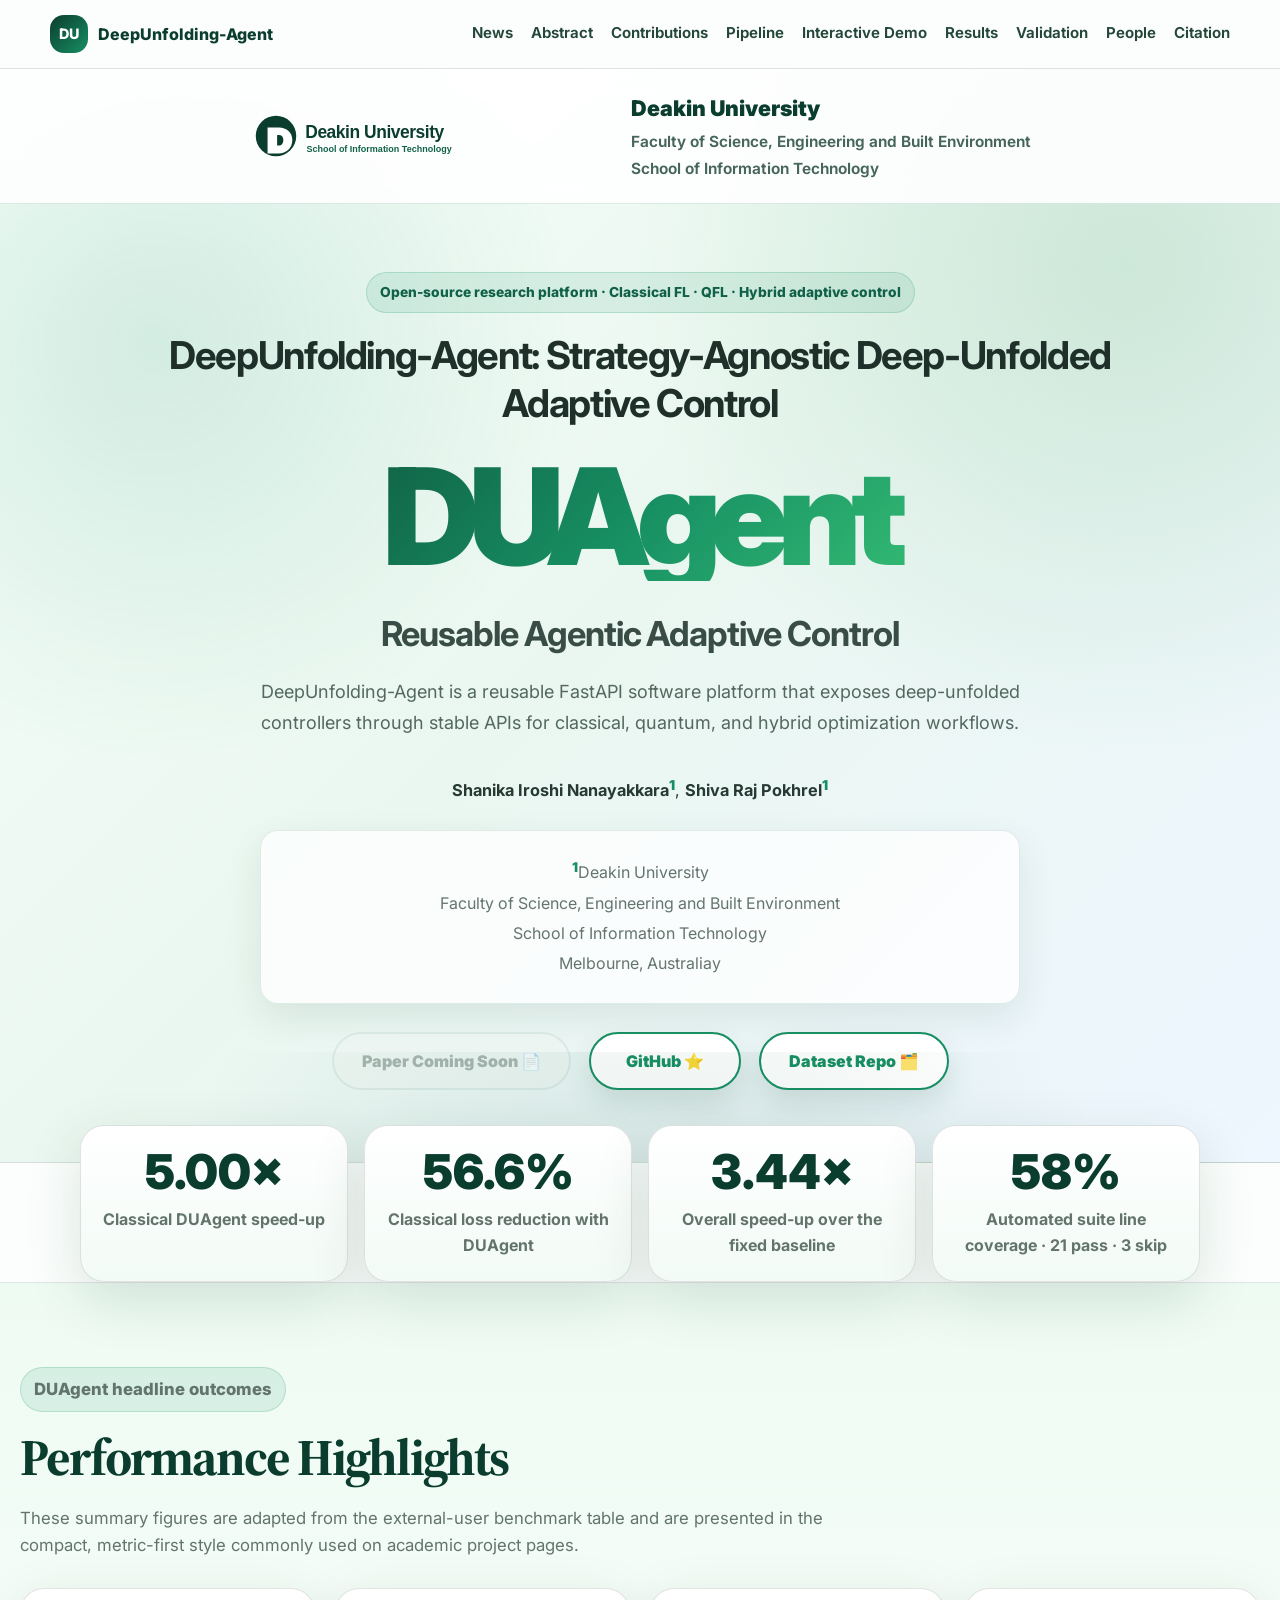
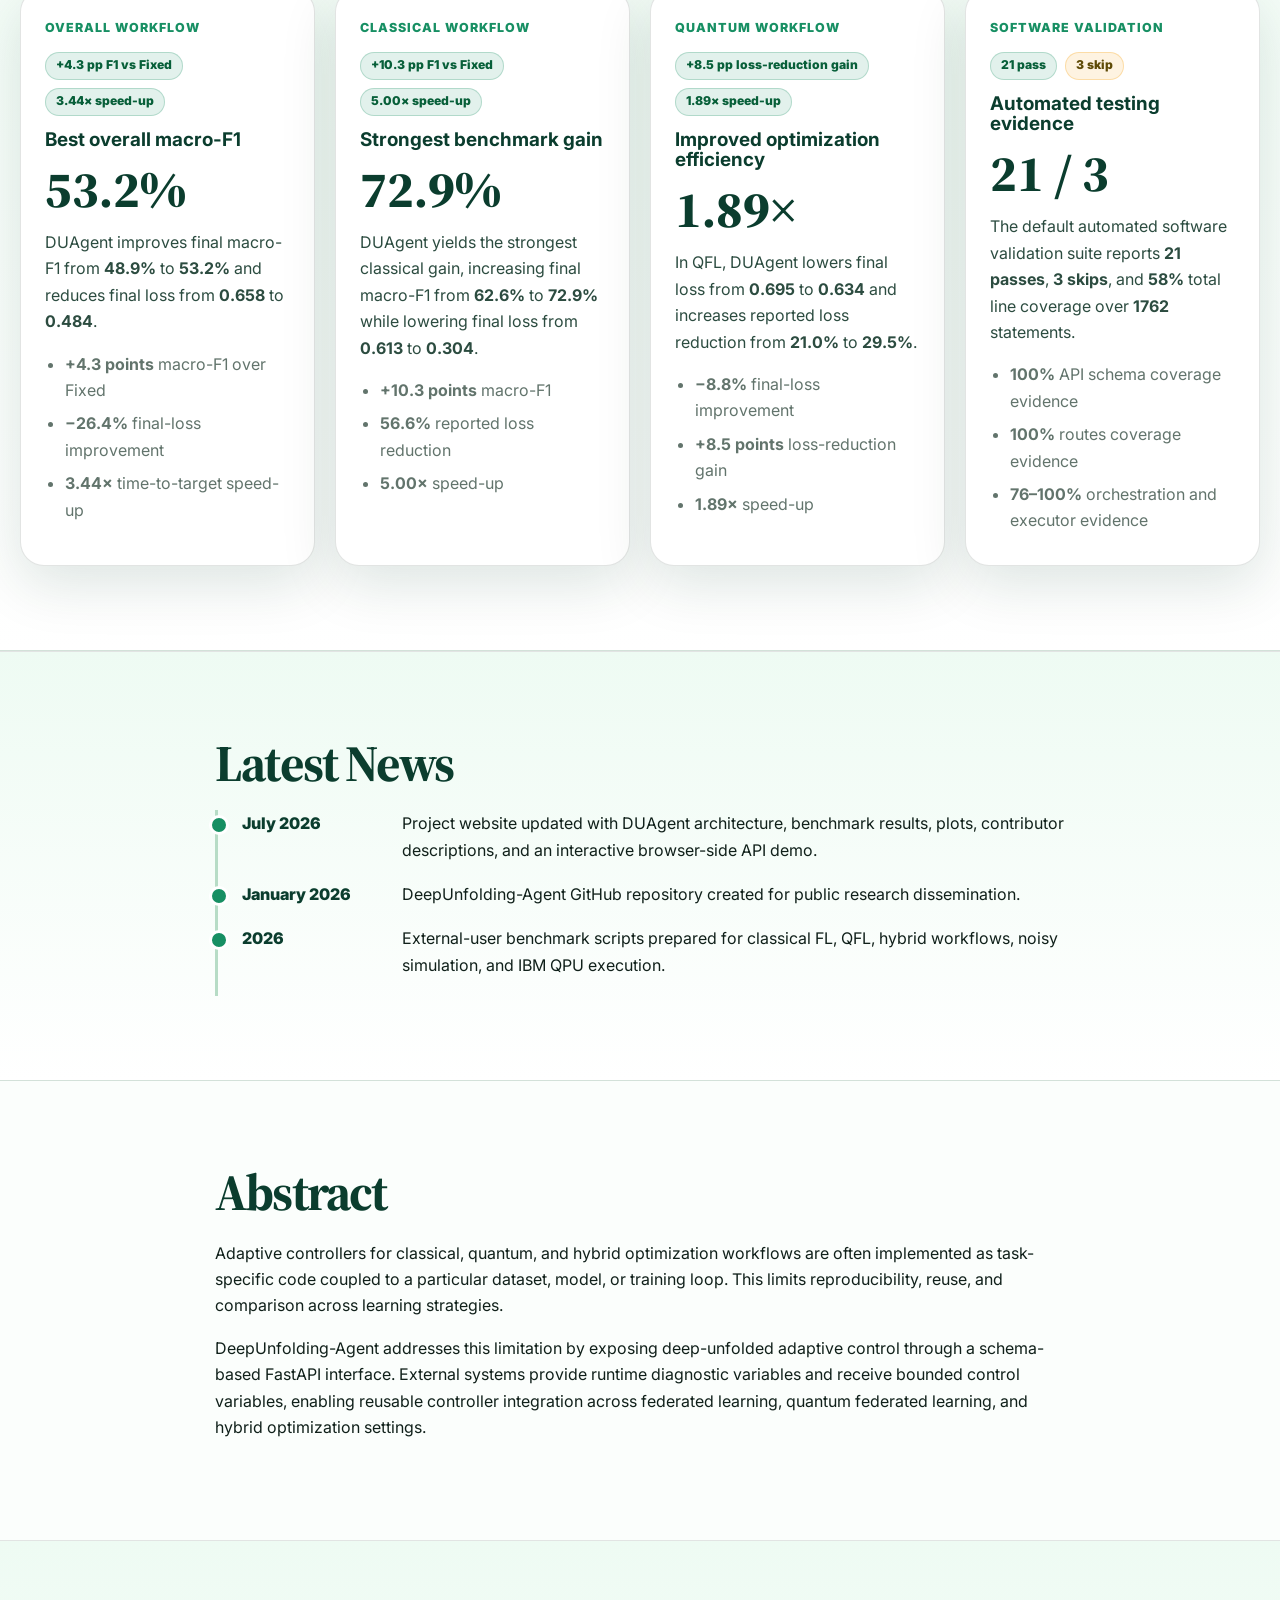
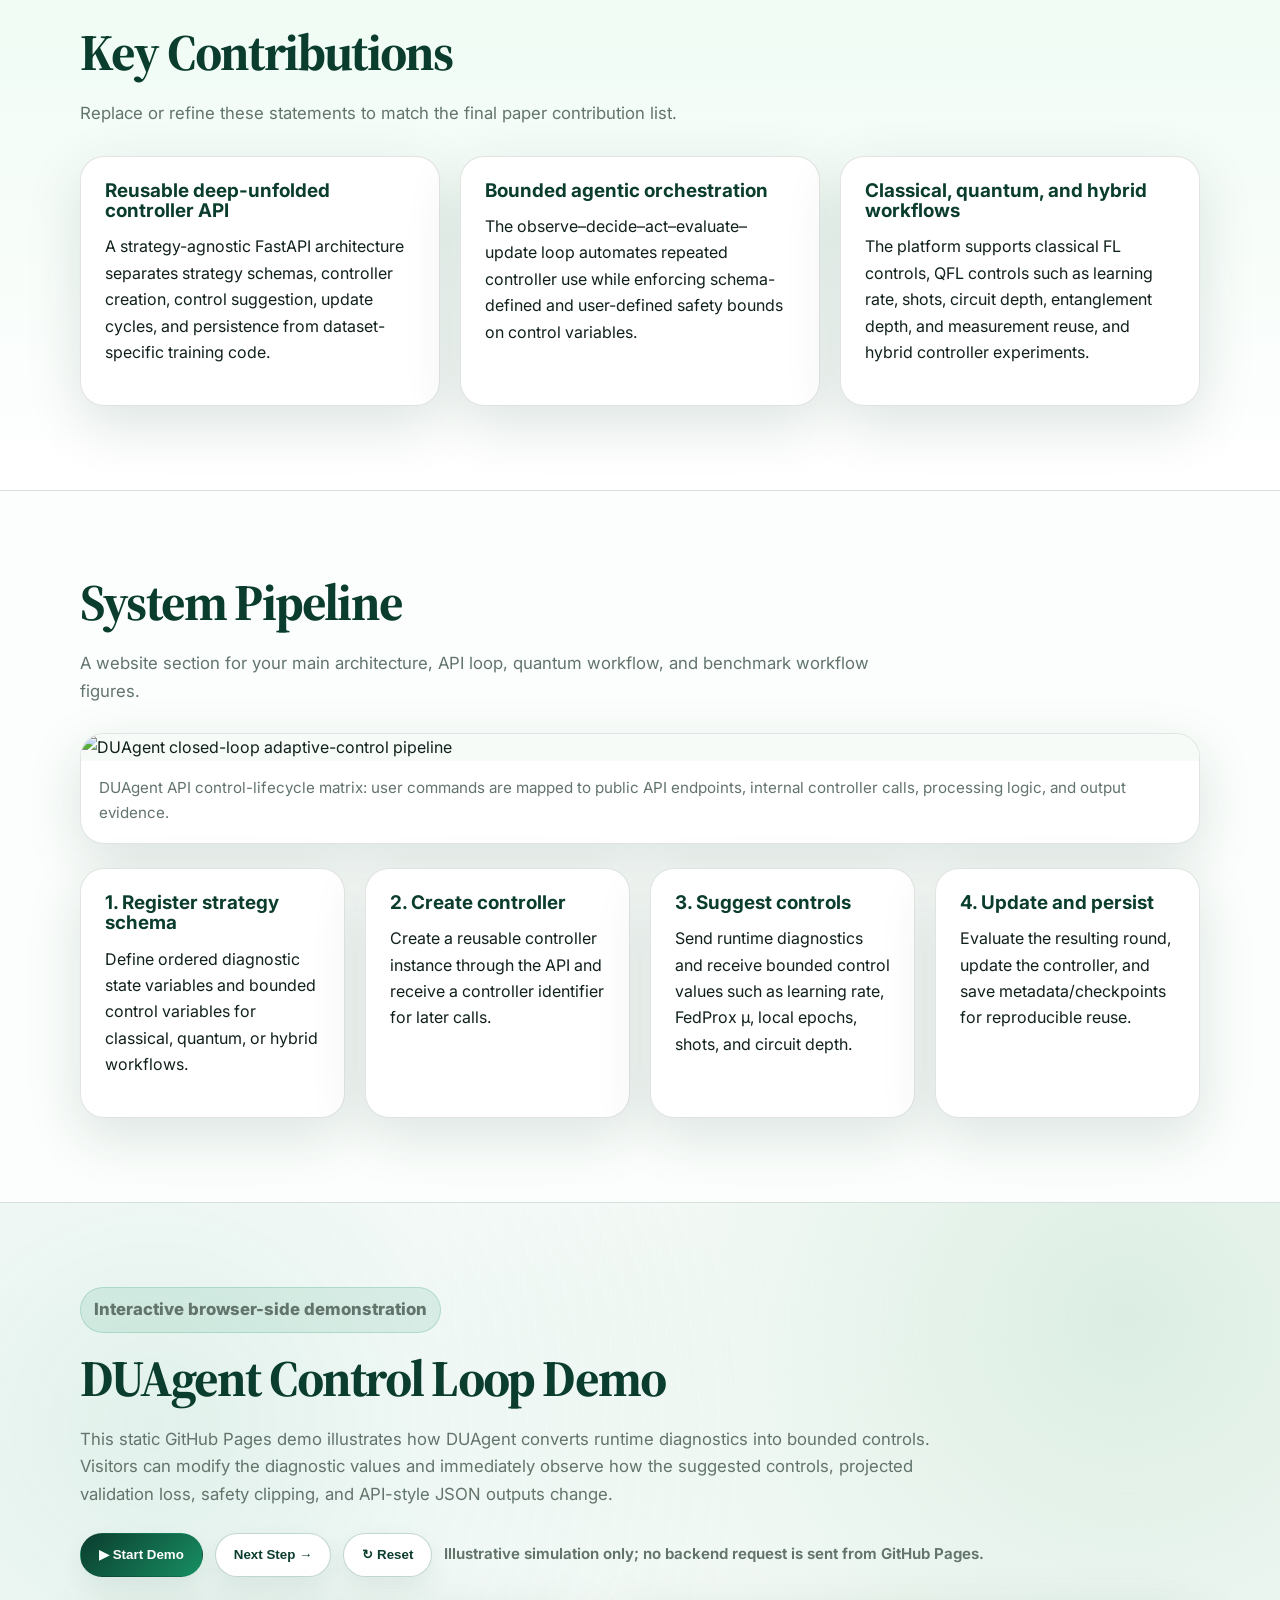
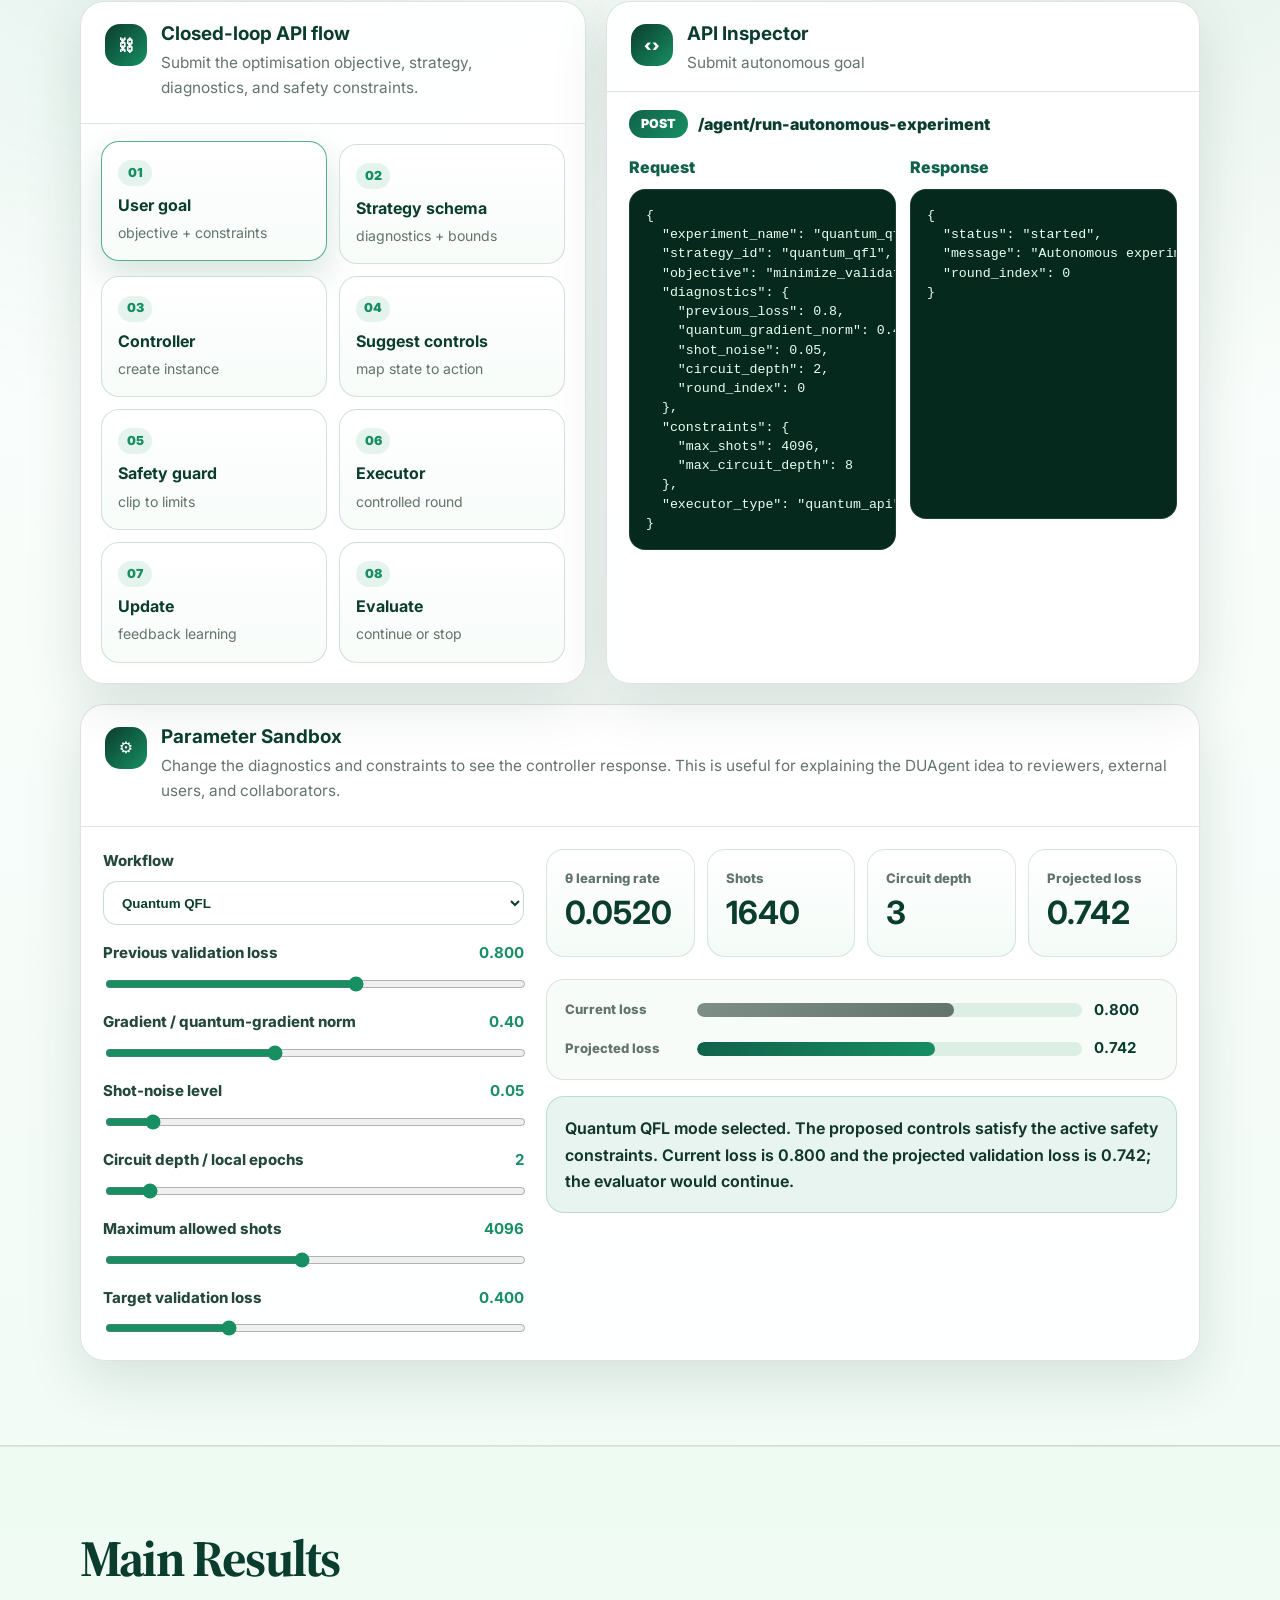
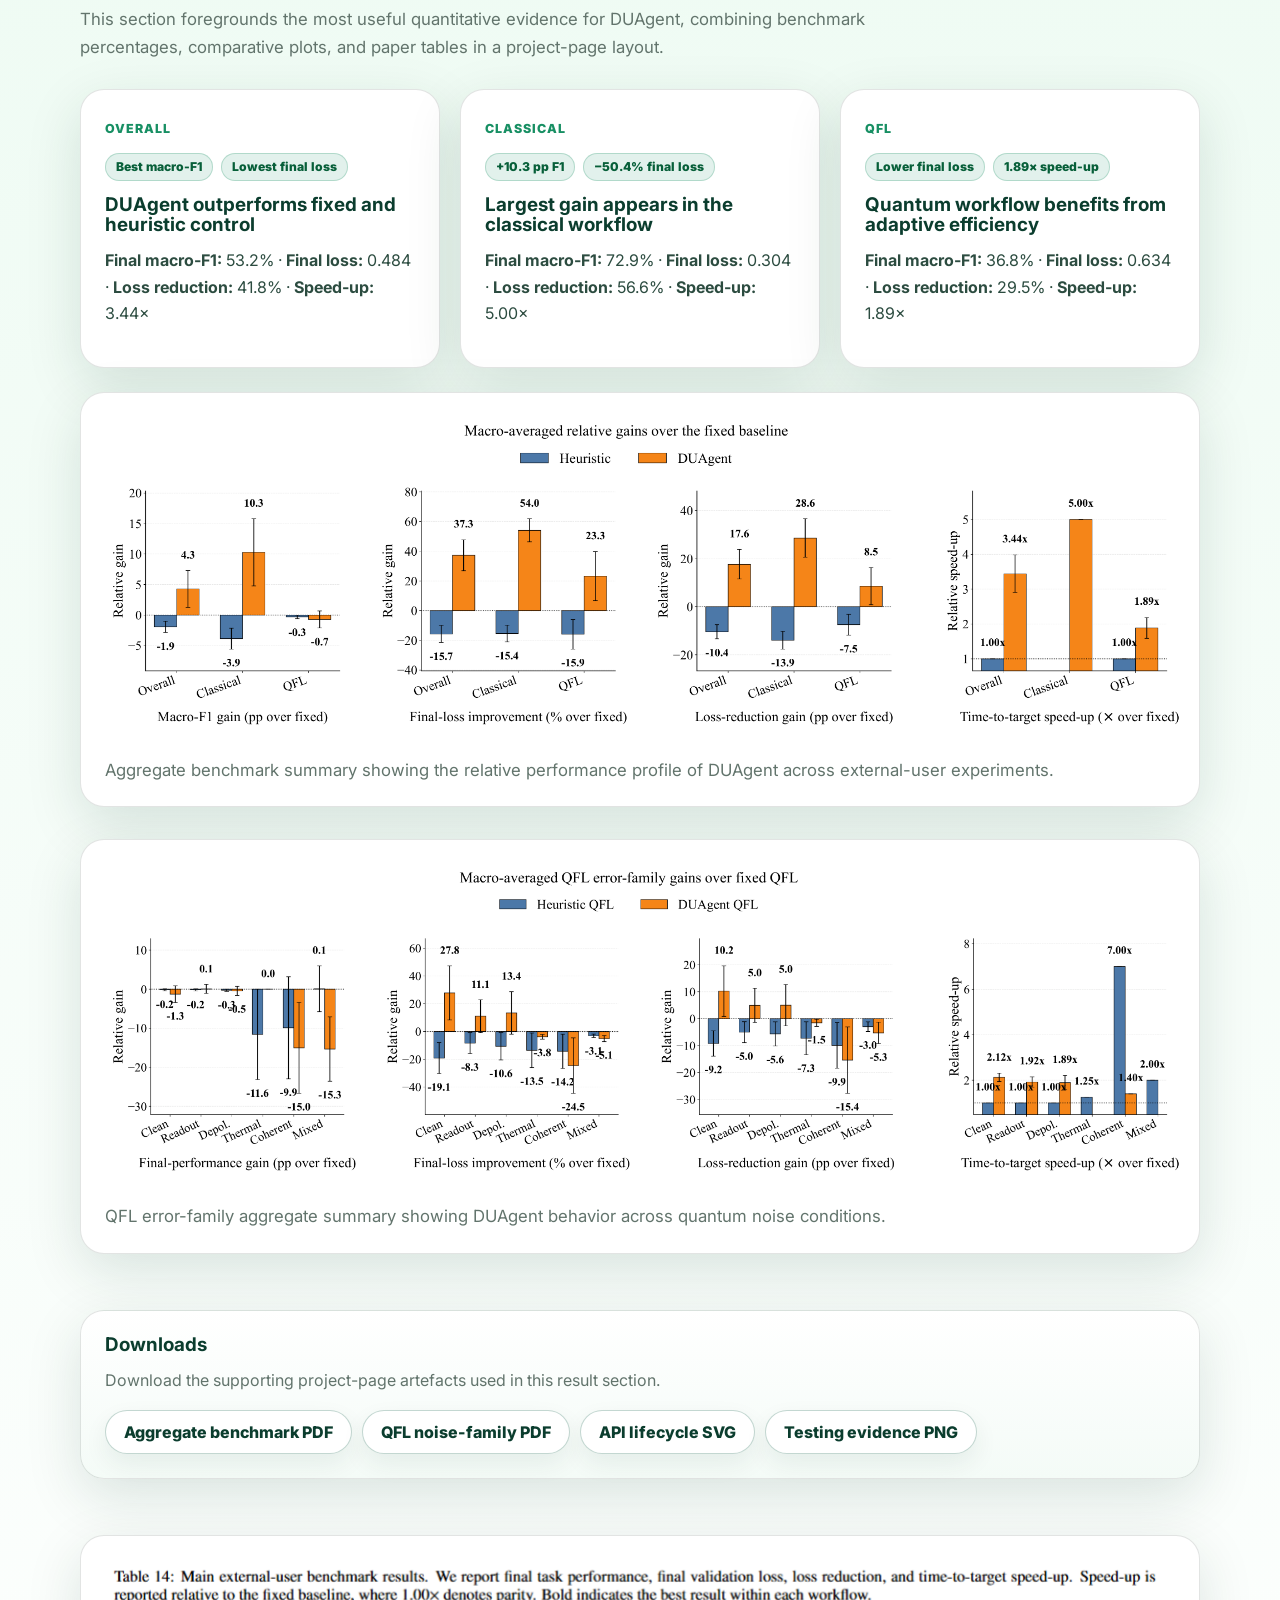
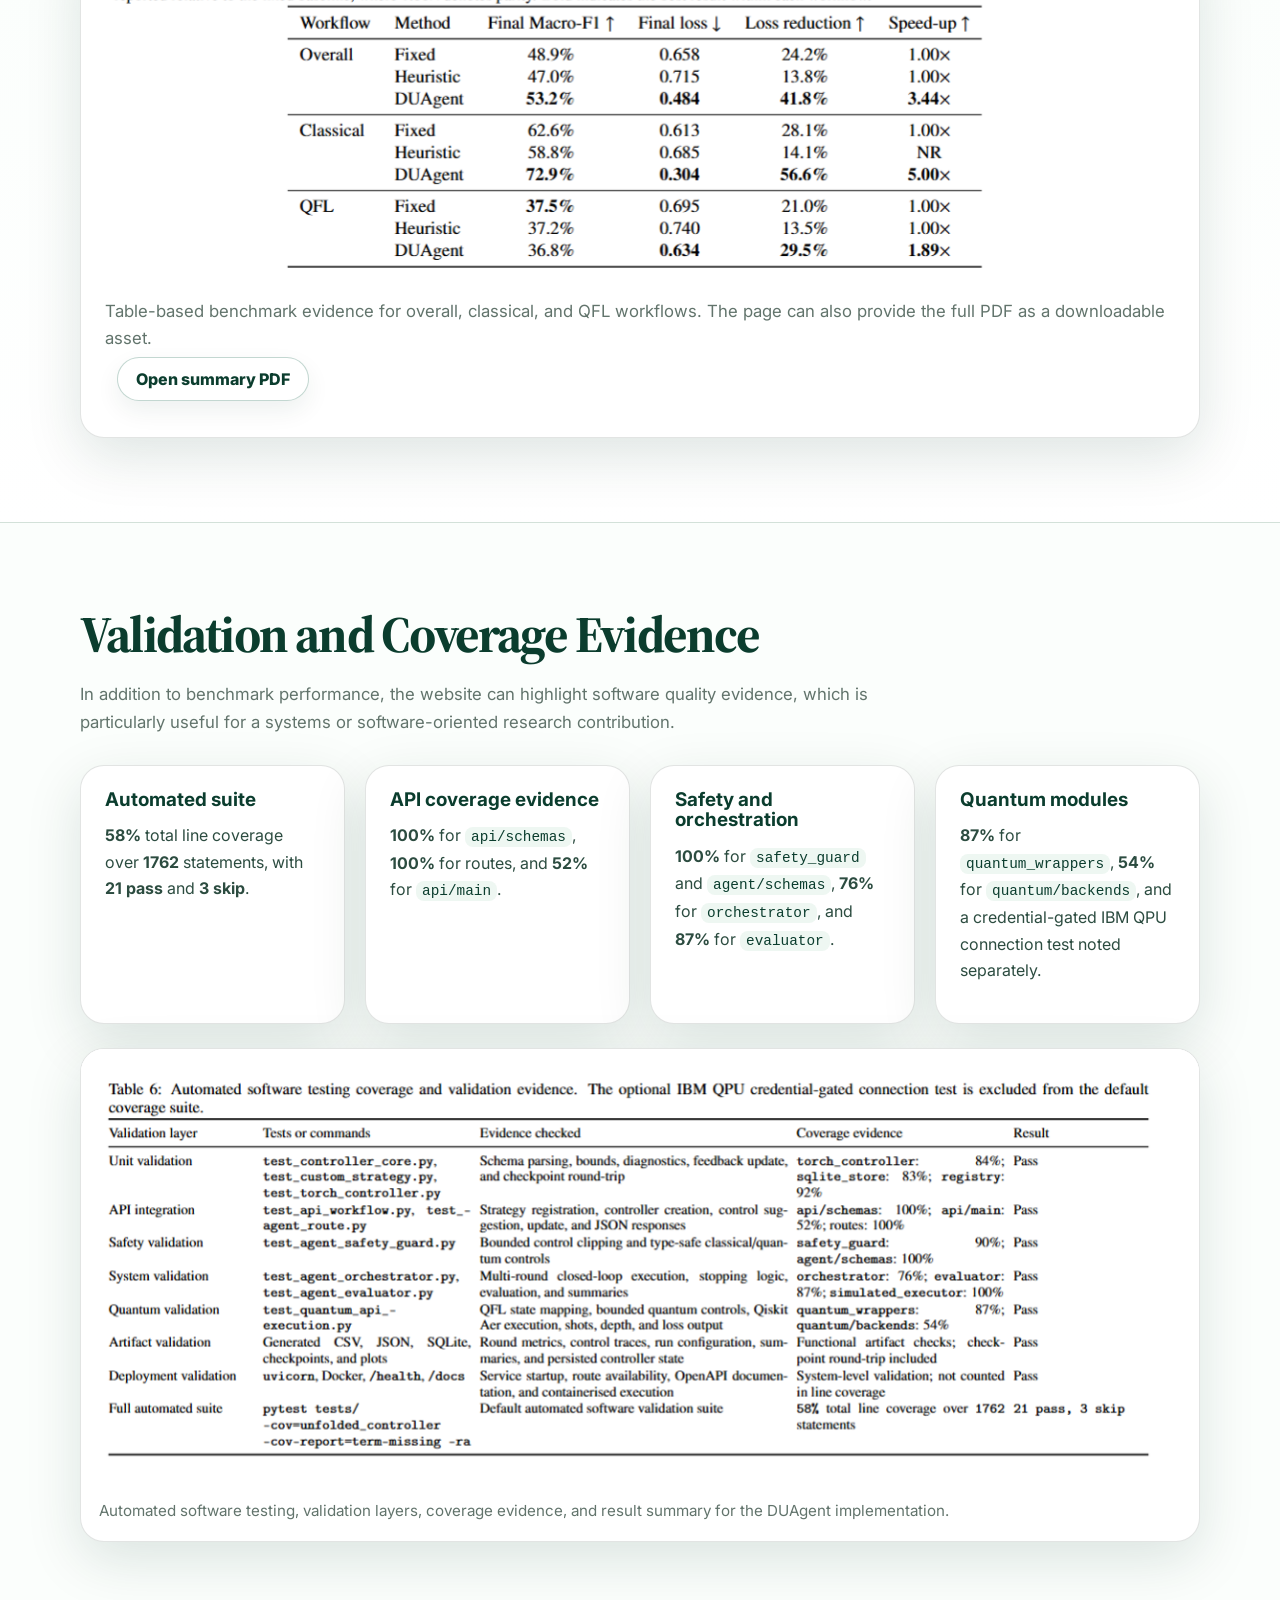
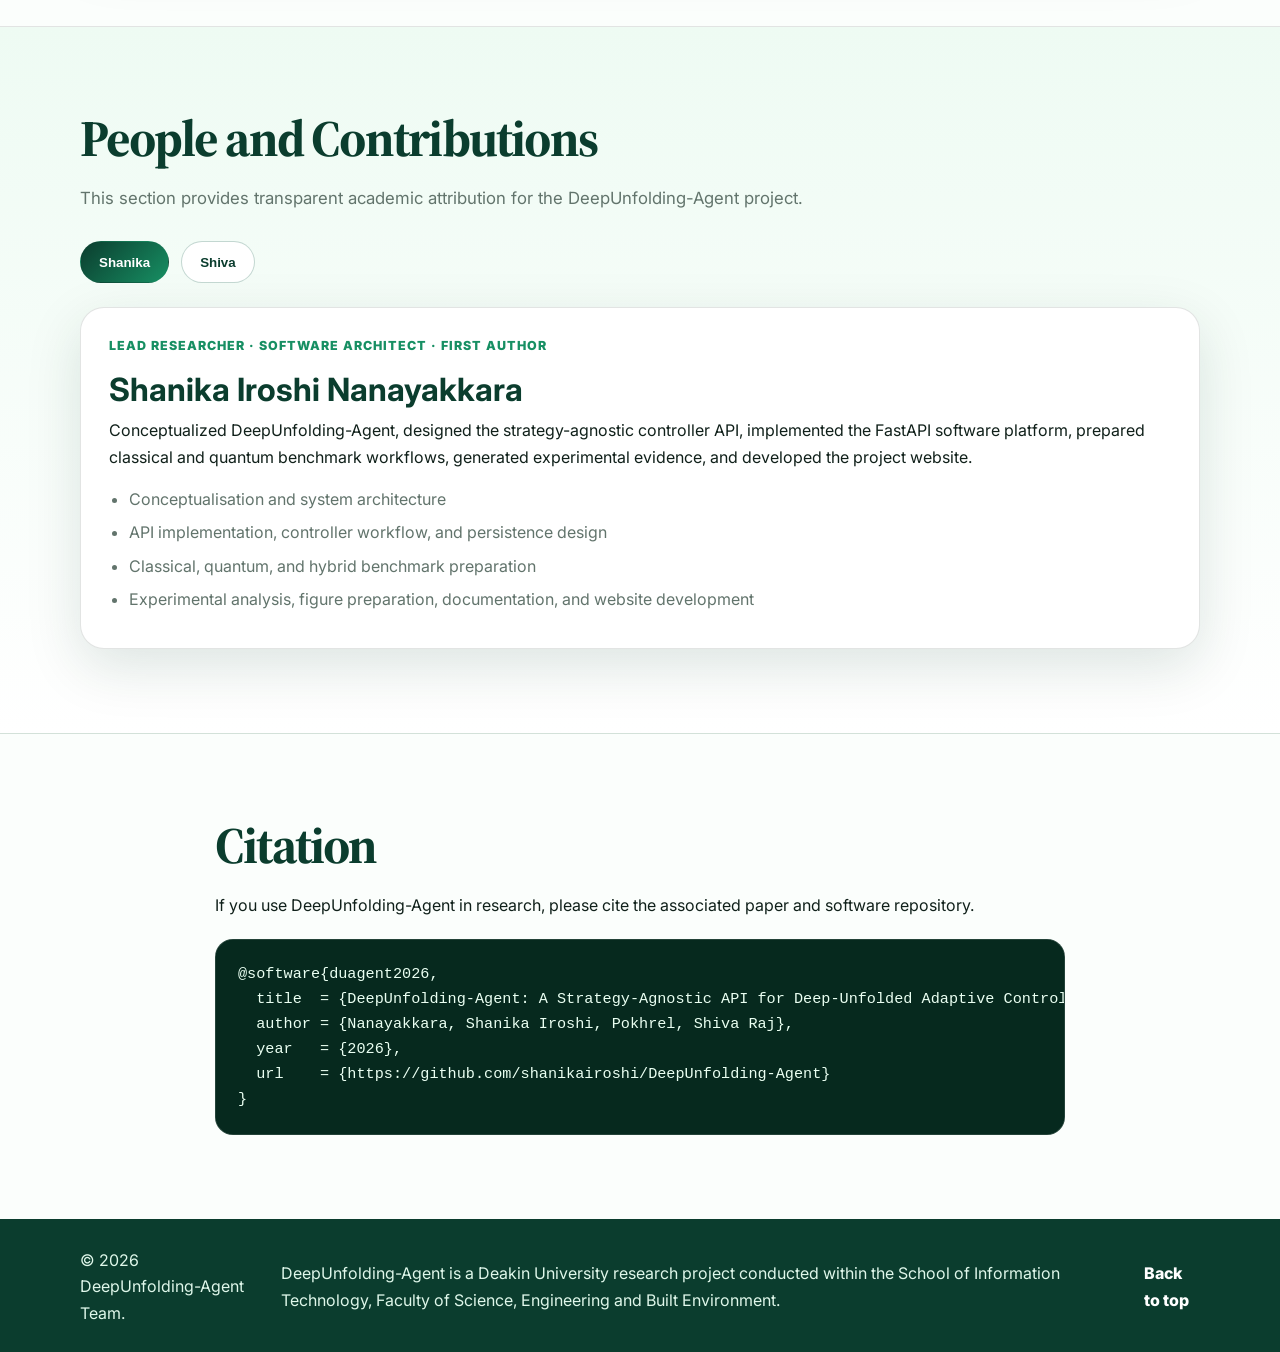
==== commit d22f2661: "Add project note to footer in index.html Added a note about the DeepUnfolding-Agent research project" ====
--- a/index.html
+++ b/index.html
@@ -568,6 +568,10 @@
   <footer class="site-footer">
     <div class="container footer-grid">
       <p>© 2026 DeepUnfolding-Agent Team.</p>
+      <p class="site-note">
+  DeepUnfolding-Agent is a Deakin University research project conducted within the School of Information Technology,
+  Faculty of Science, Engineering and Built Environment.
+</p>
       <p><a href="#top">Back to top</a></p>
     </div>
   </footer>
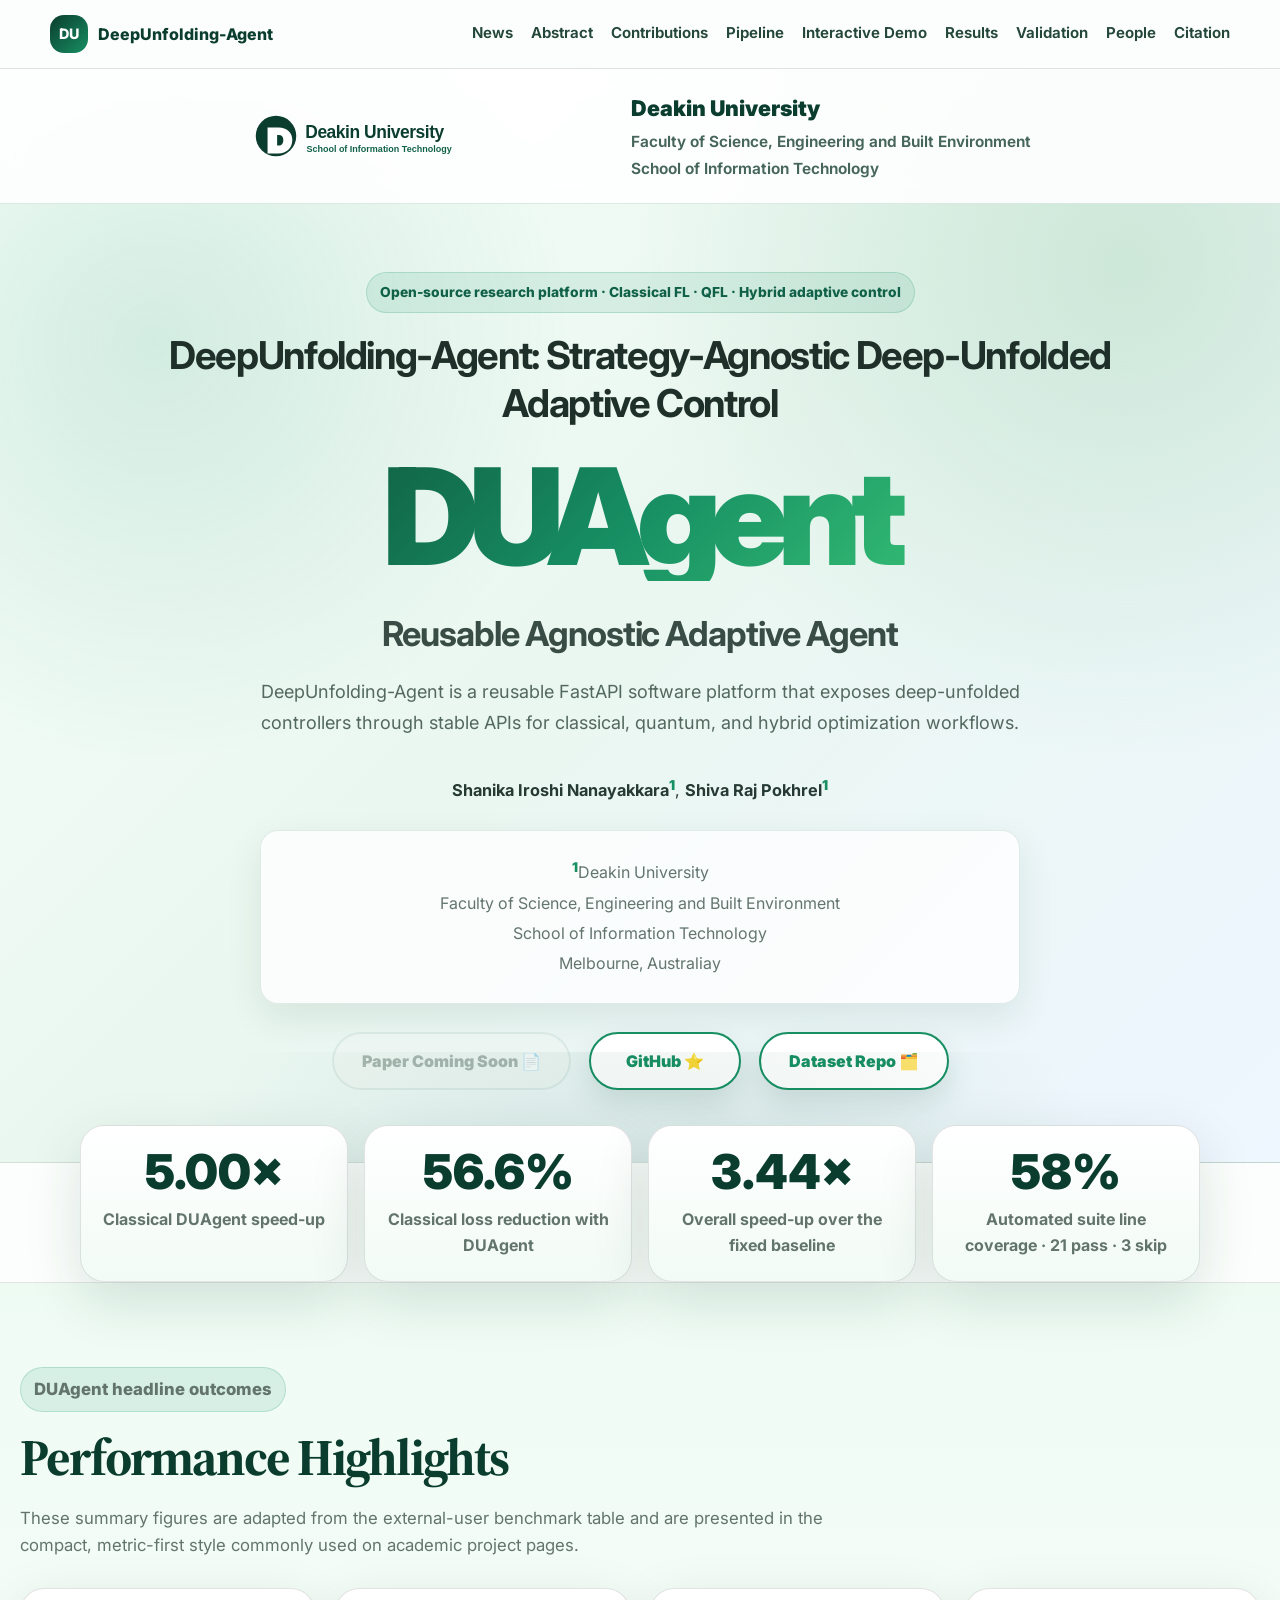
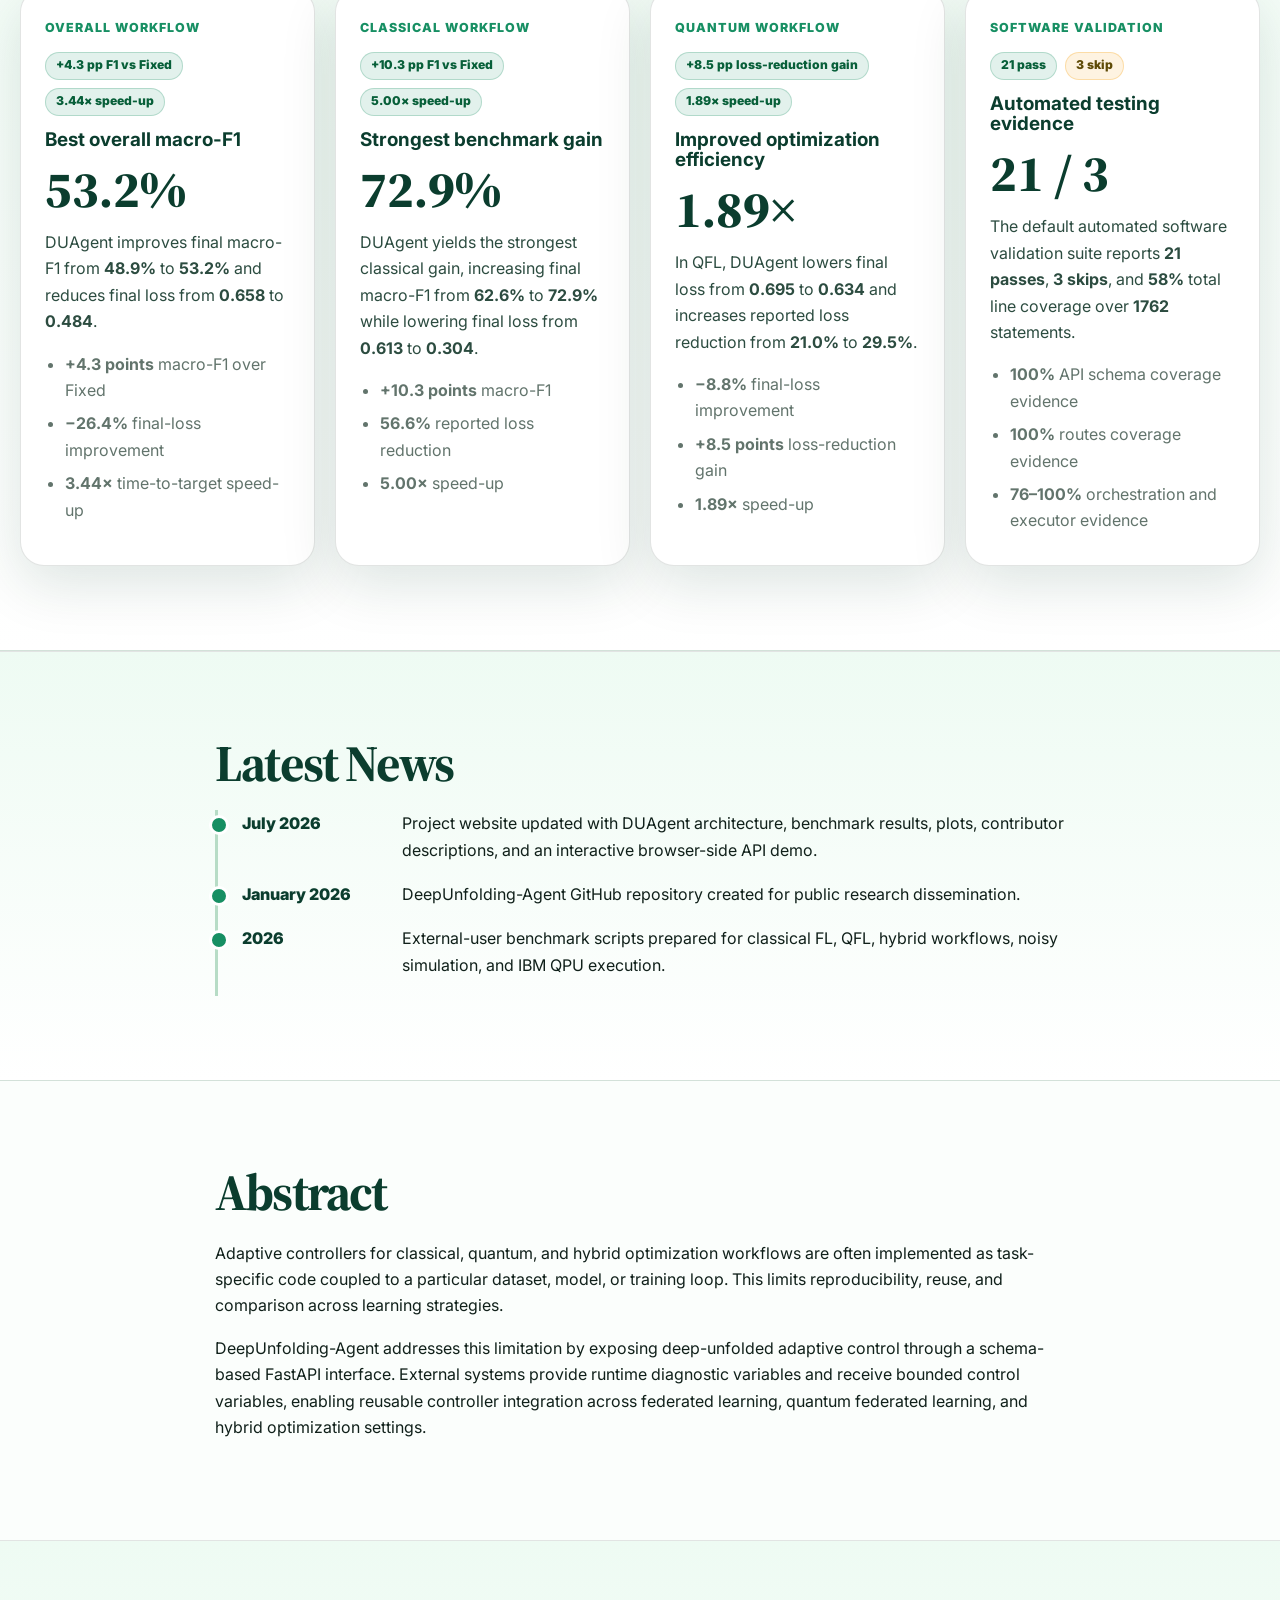
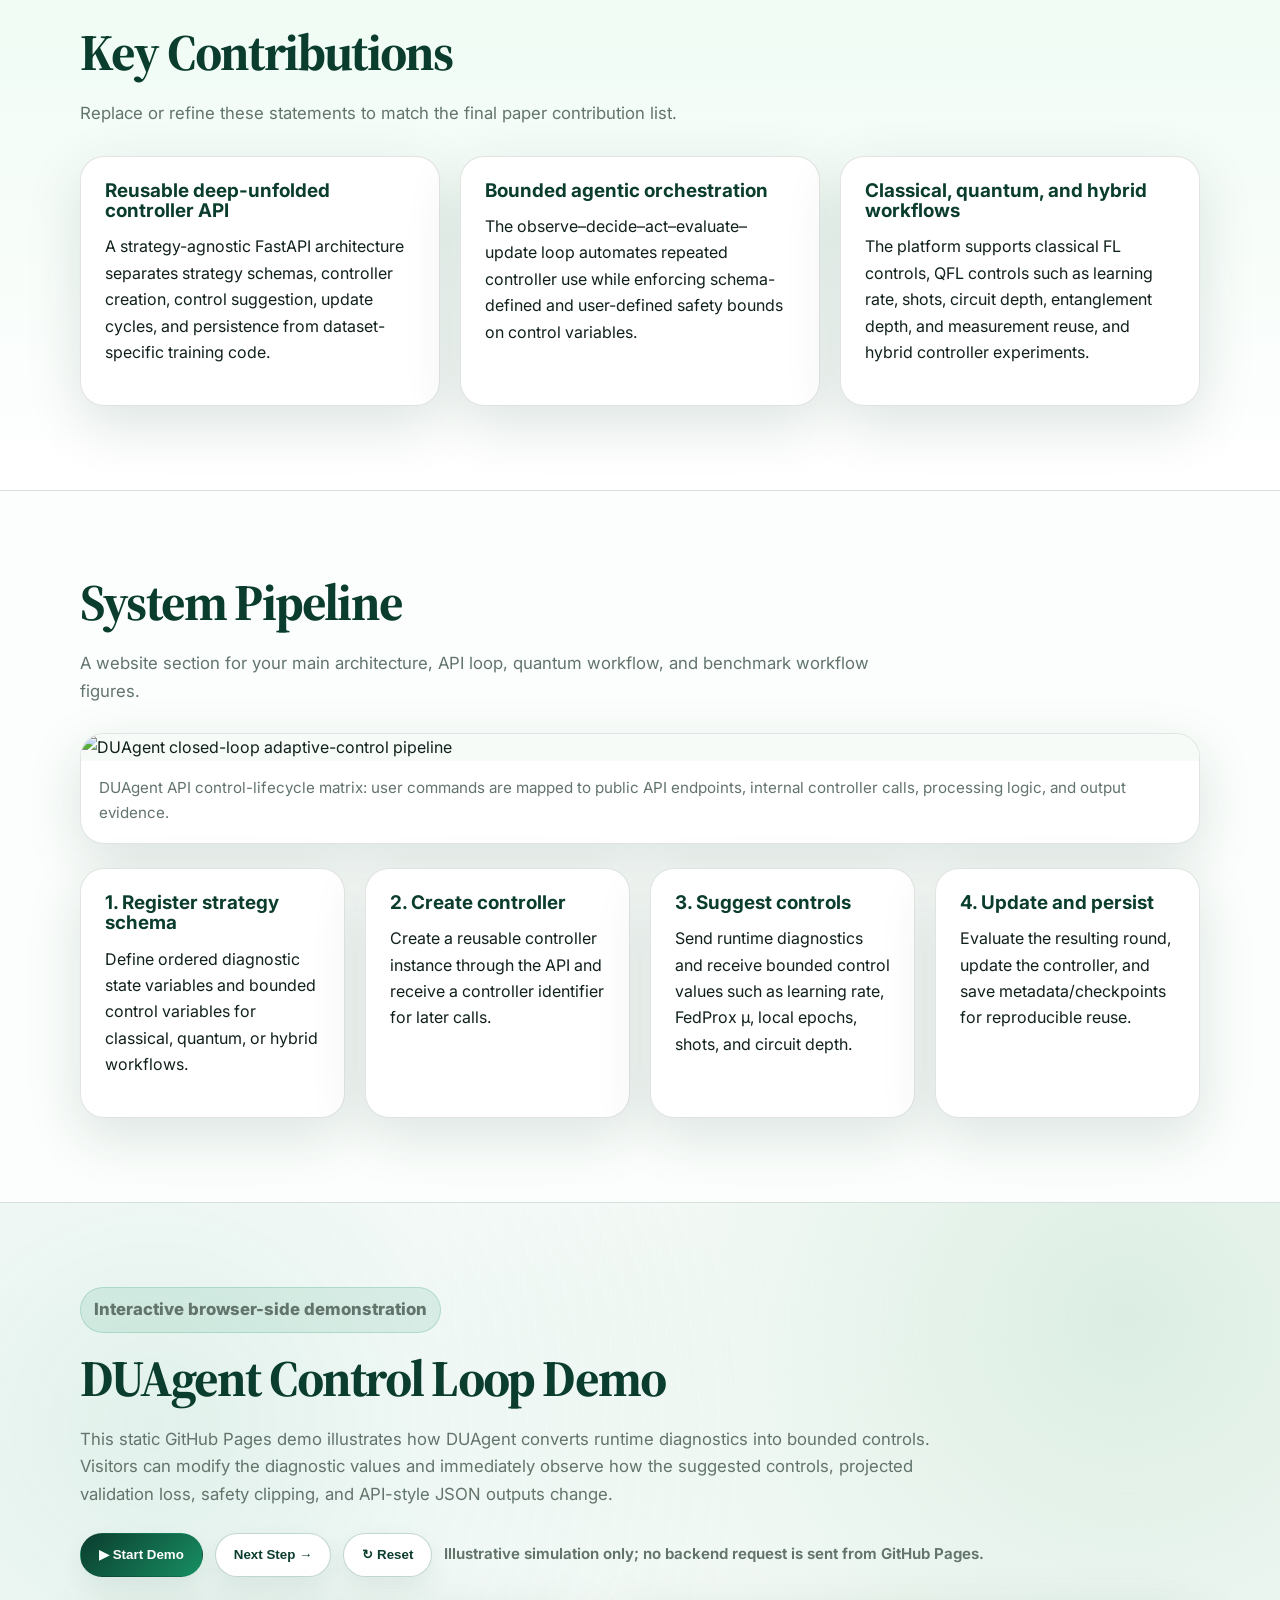
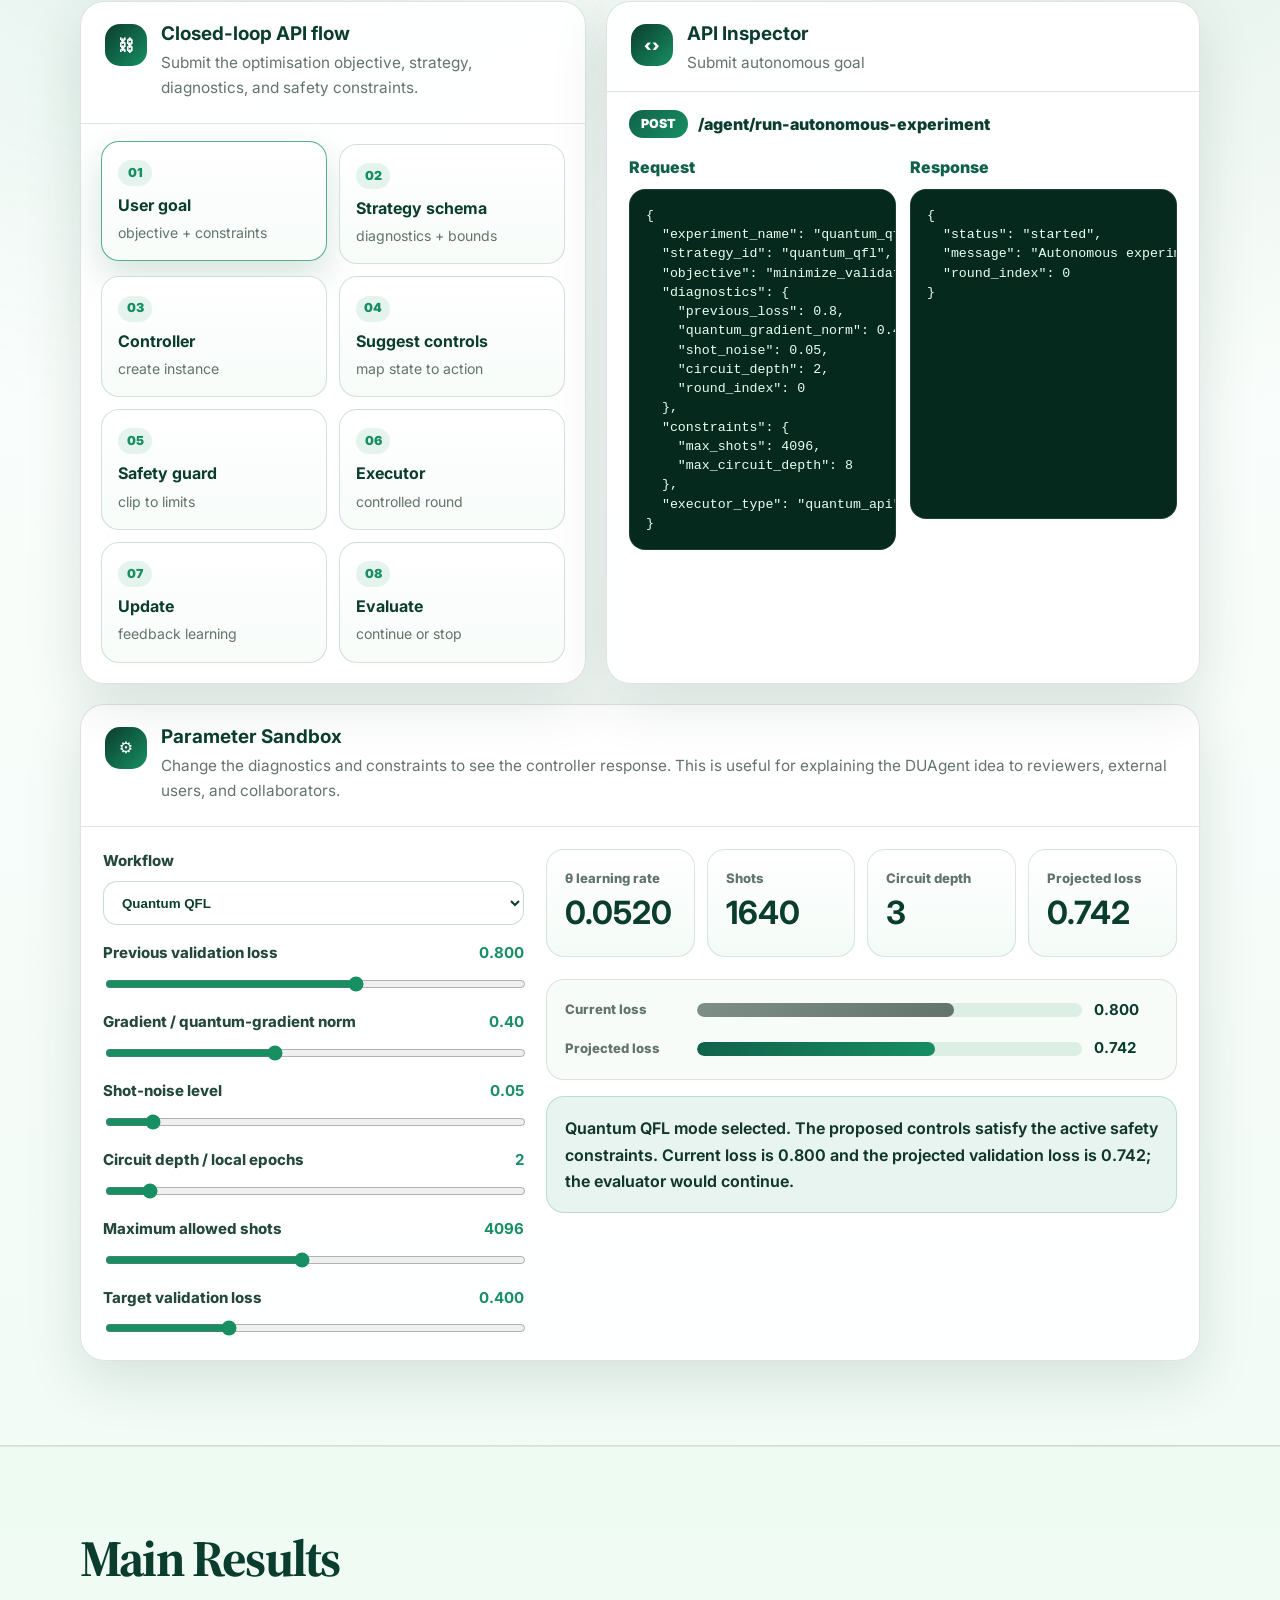
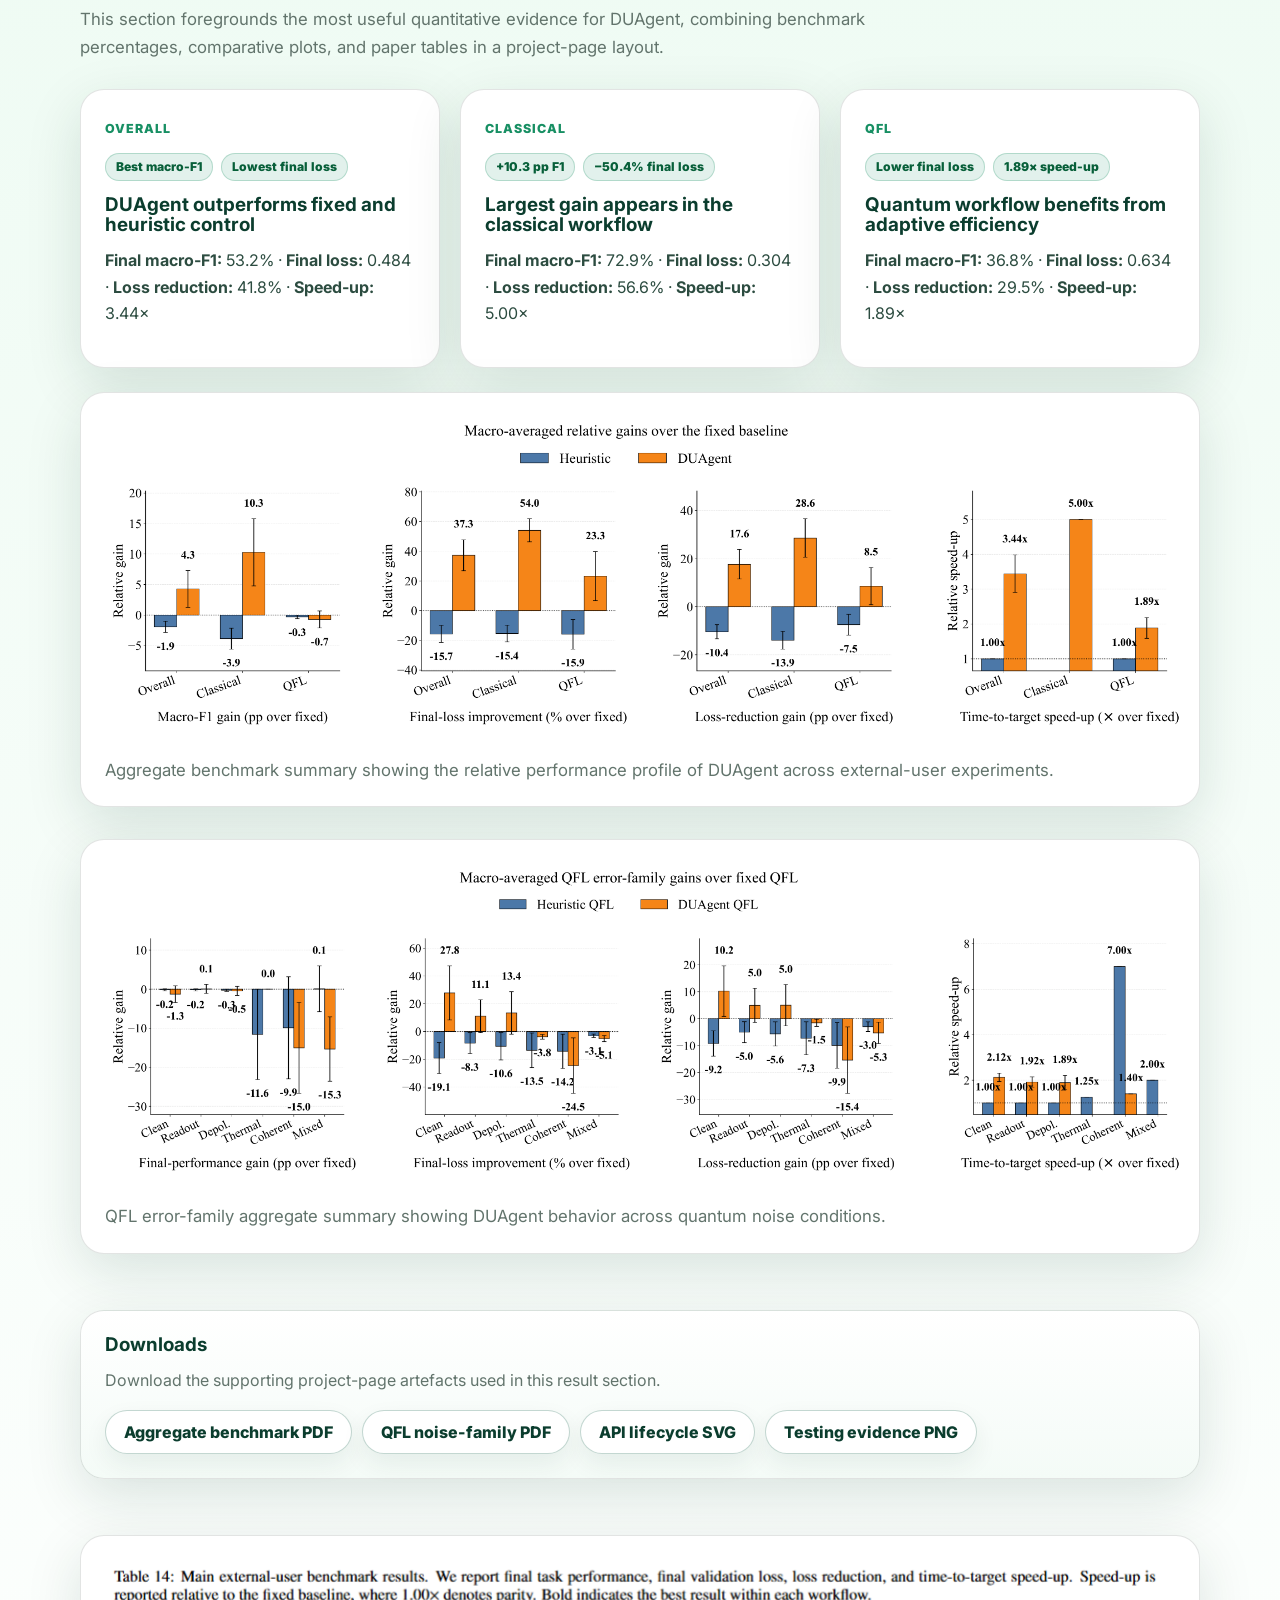
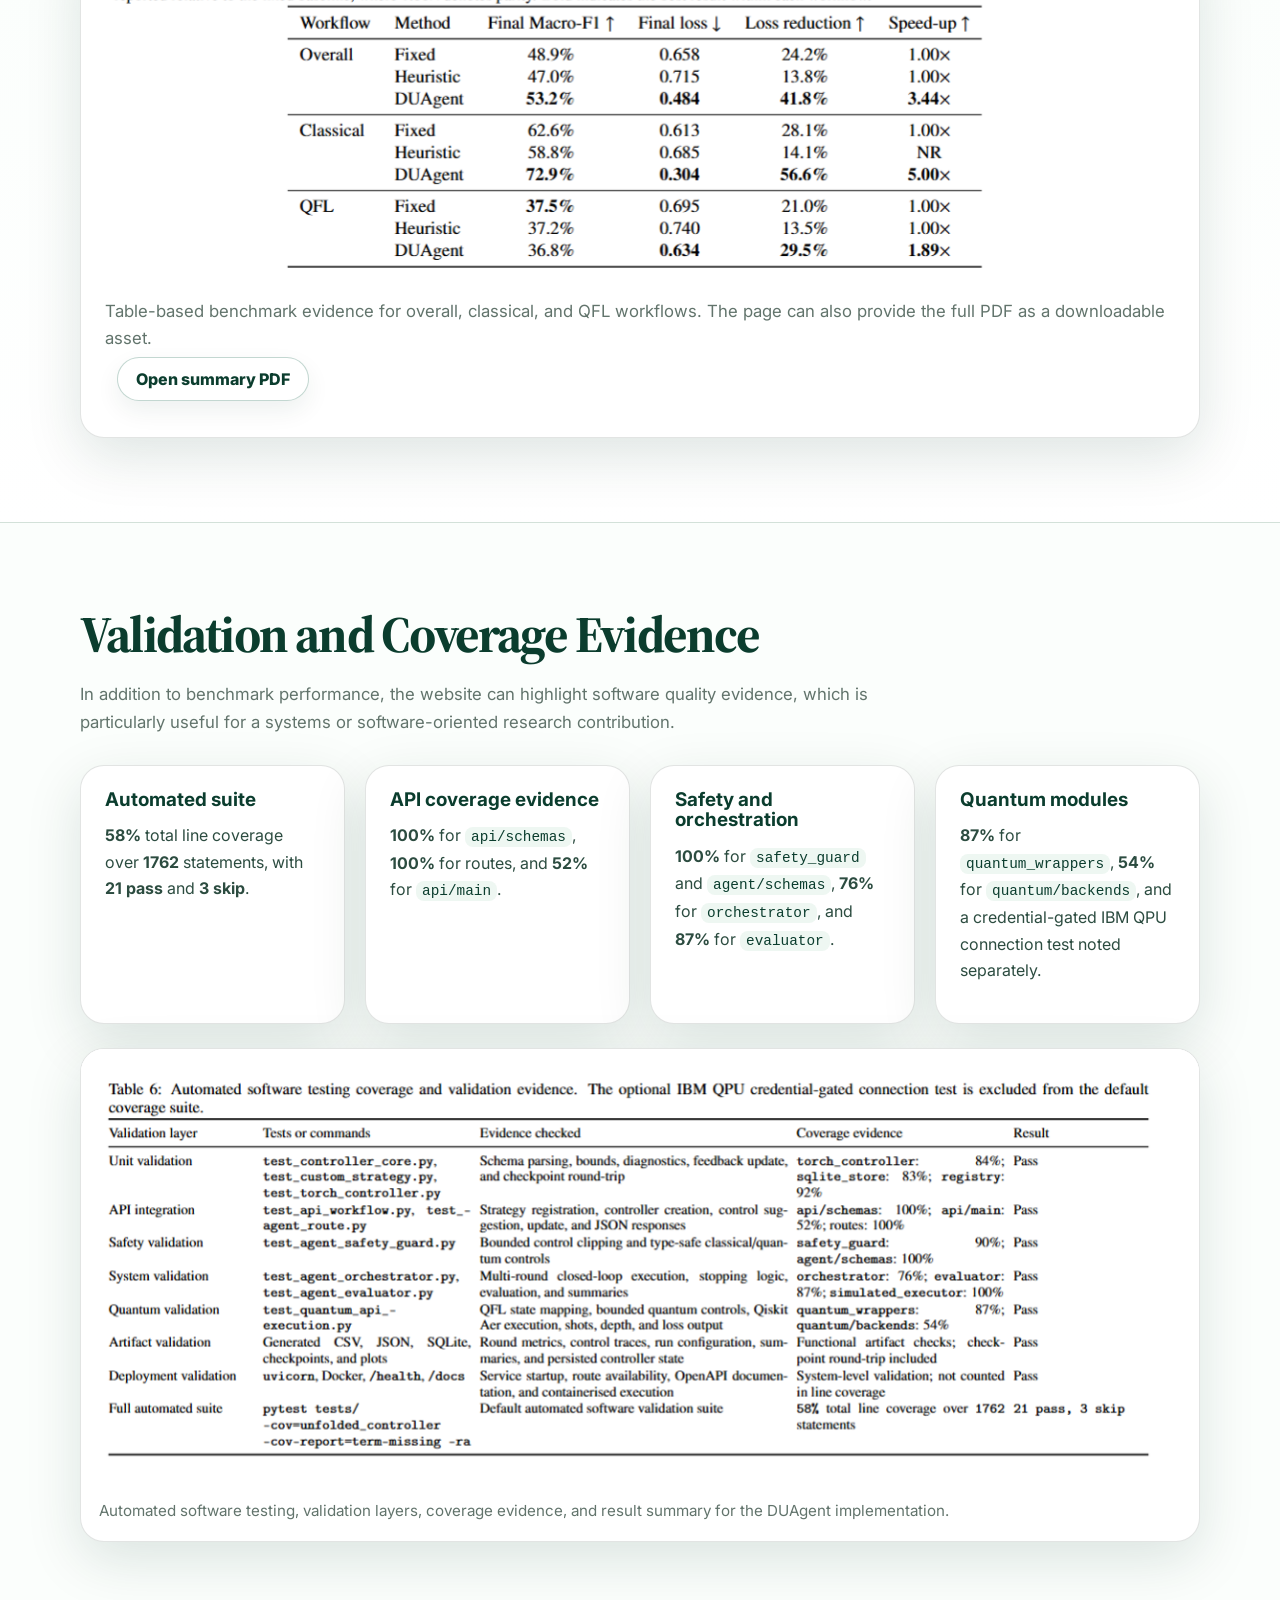
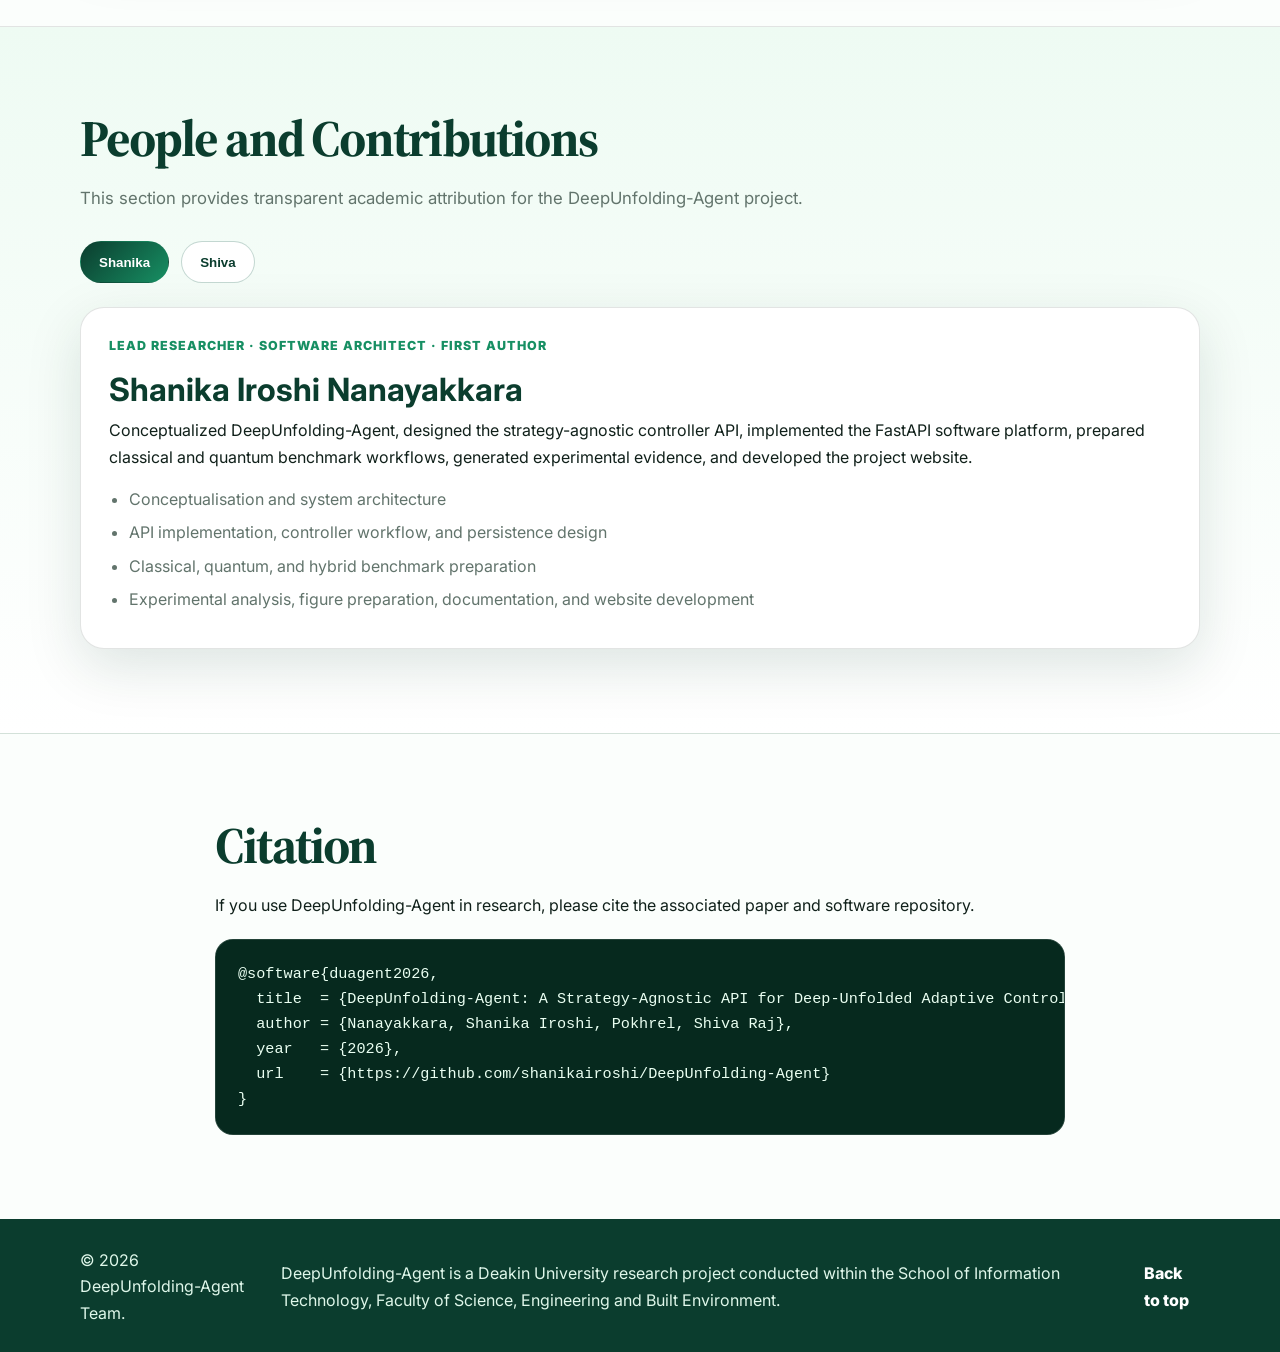
==== commit b78a6353: "Update subtitle from 'Agentic' to 'Agnostic'" ====
--- a/index.html
+++ b/index.html
@@ -55,7 +55,7 @@
 
     <h1 class="hero-project-title">DUAgent</h1>
 
-    <h3 class="hero-subtitle-main">Reusable Agentic Adaptive Control</h3>
+    <h3 class="hero-subtitle-main">Reusable Agnostic Adaptive Agent</h3>
 
     <p class="hero-description">
       DeepUnfolding-Agent is a reusable FastAPI software platform that exposes
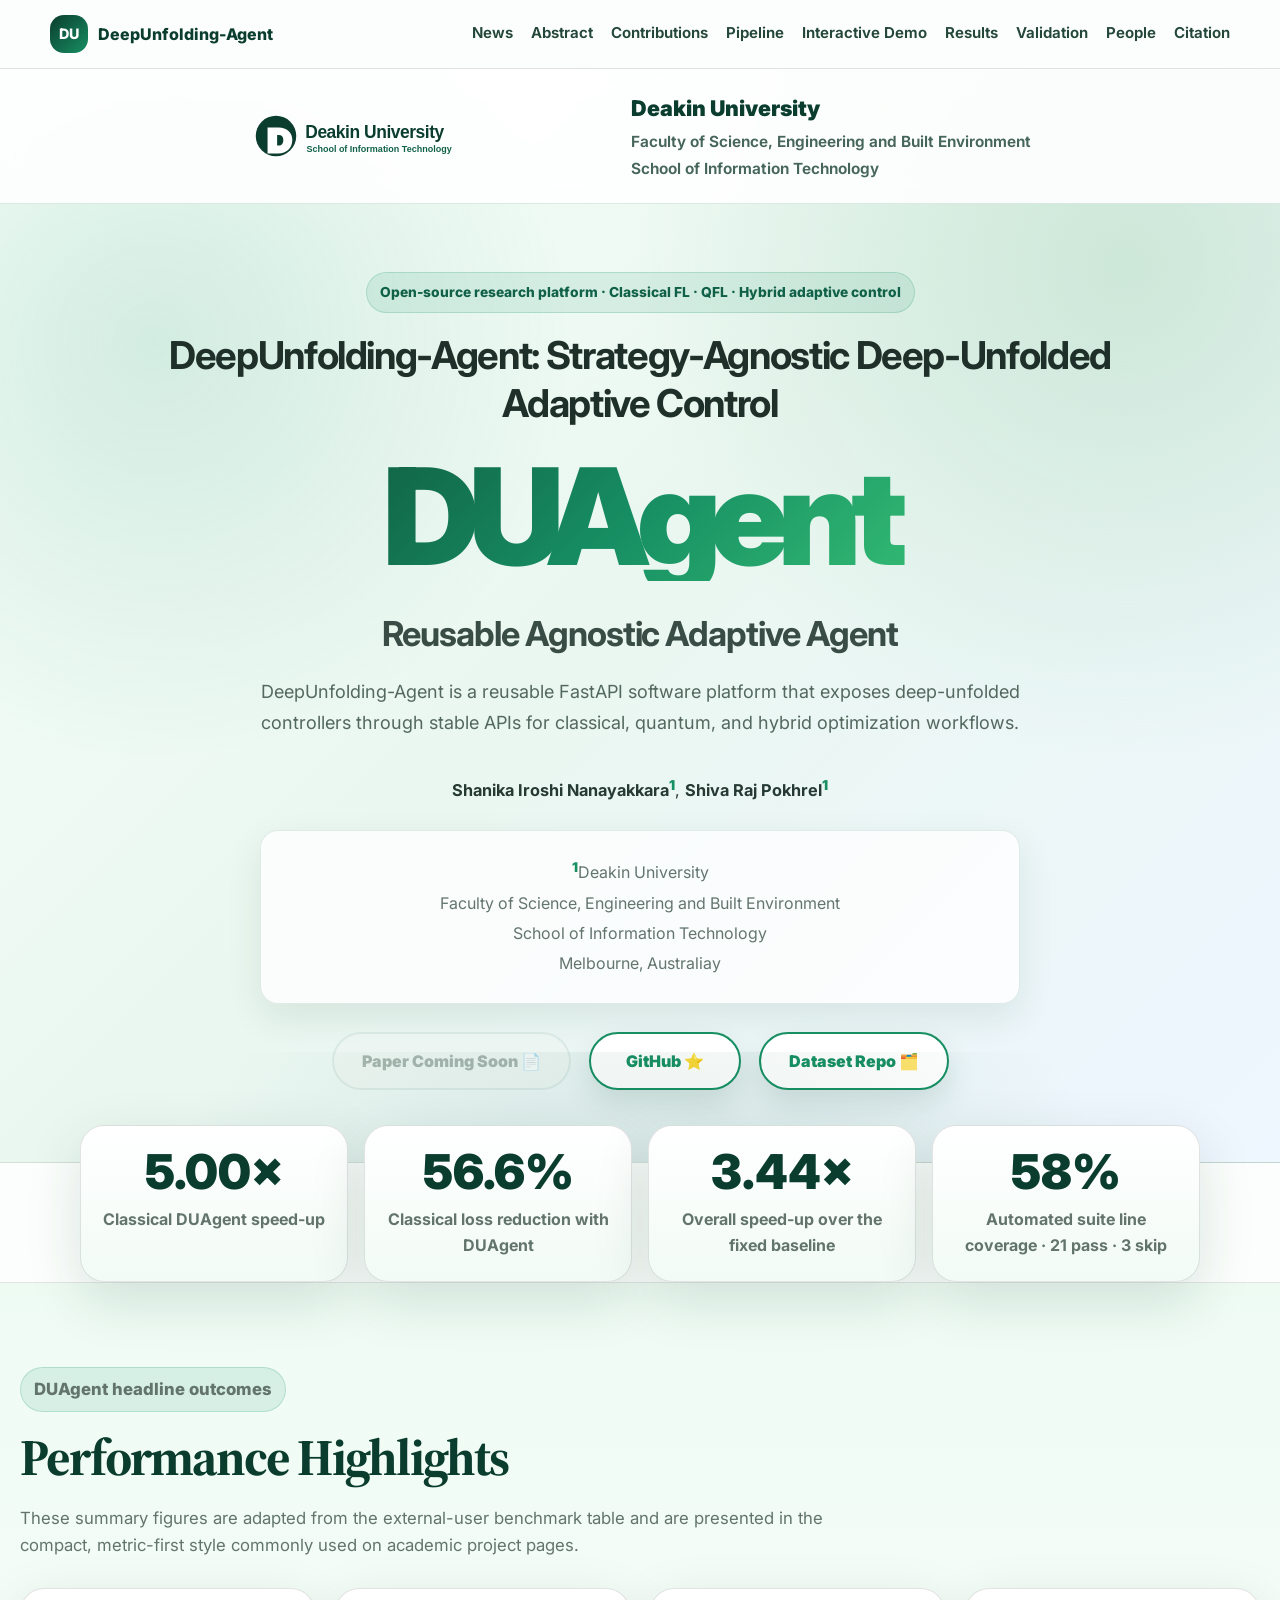
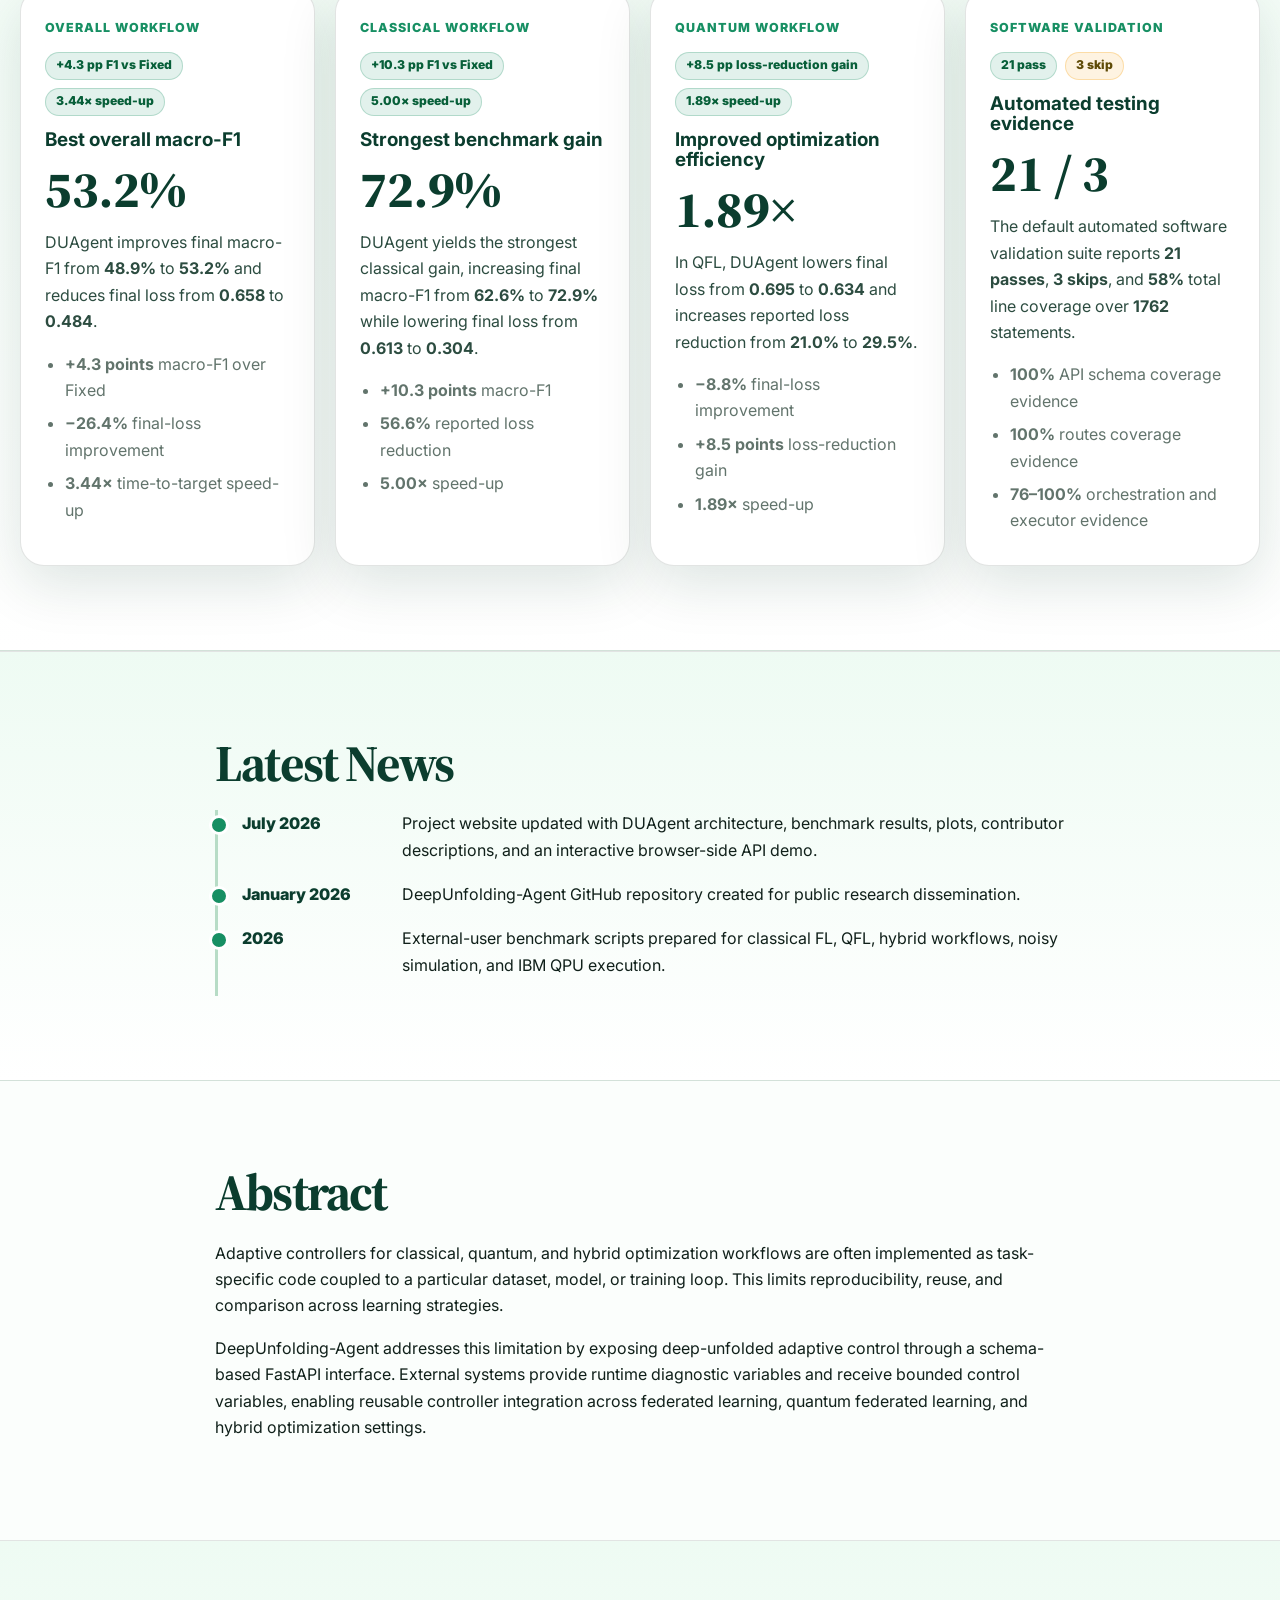
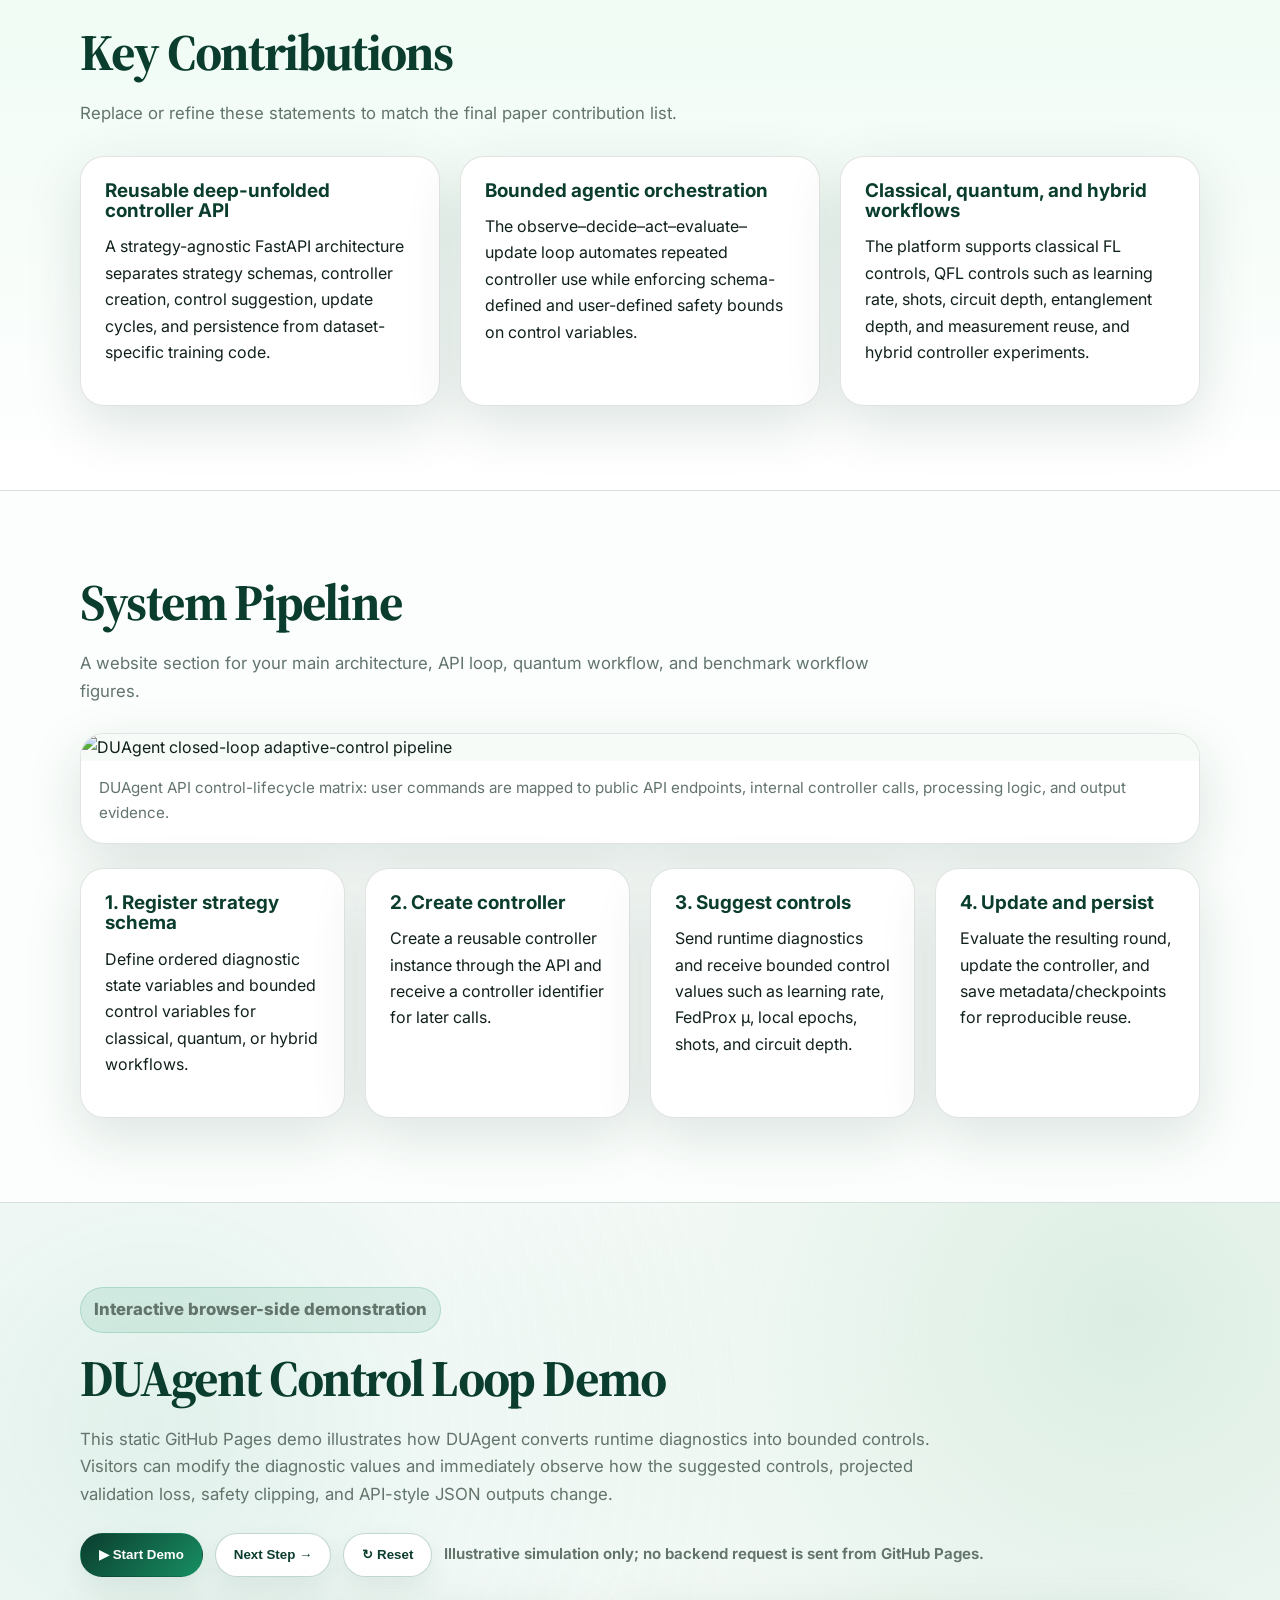
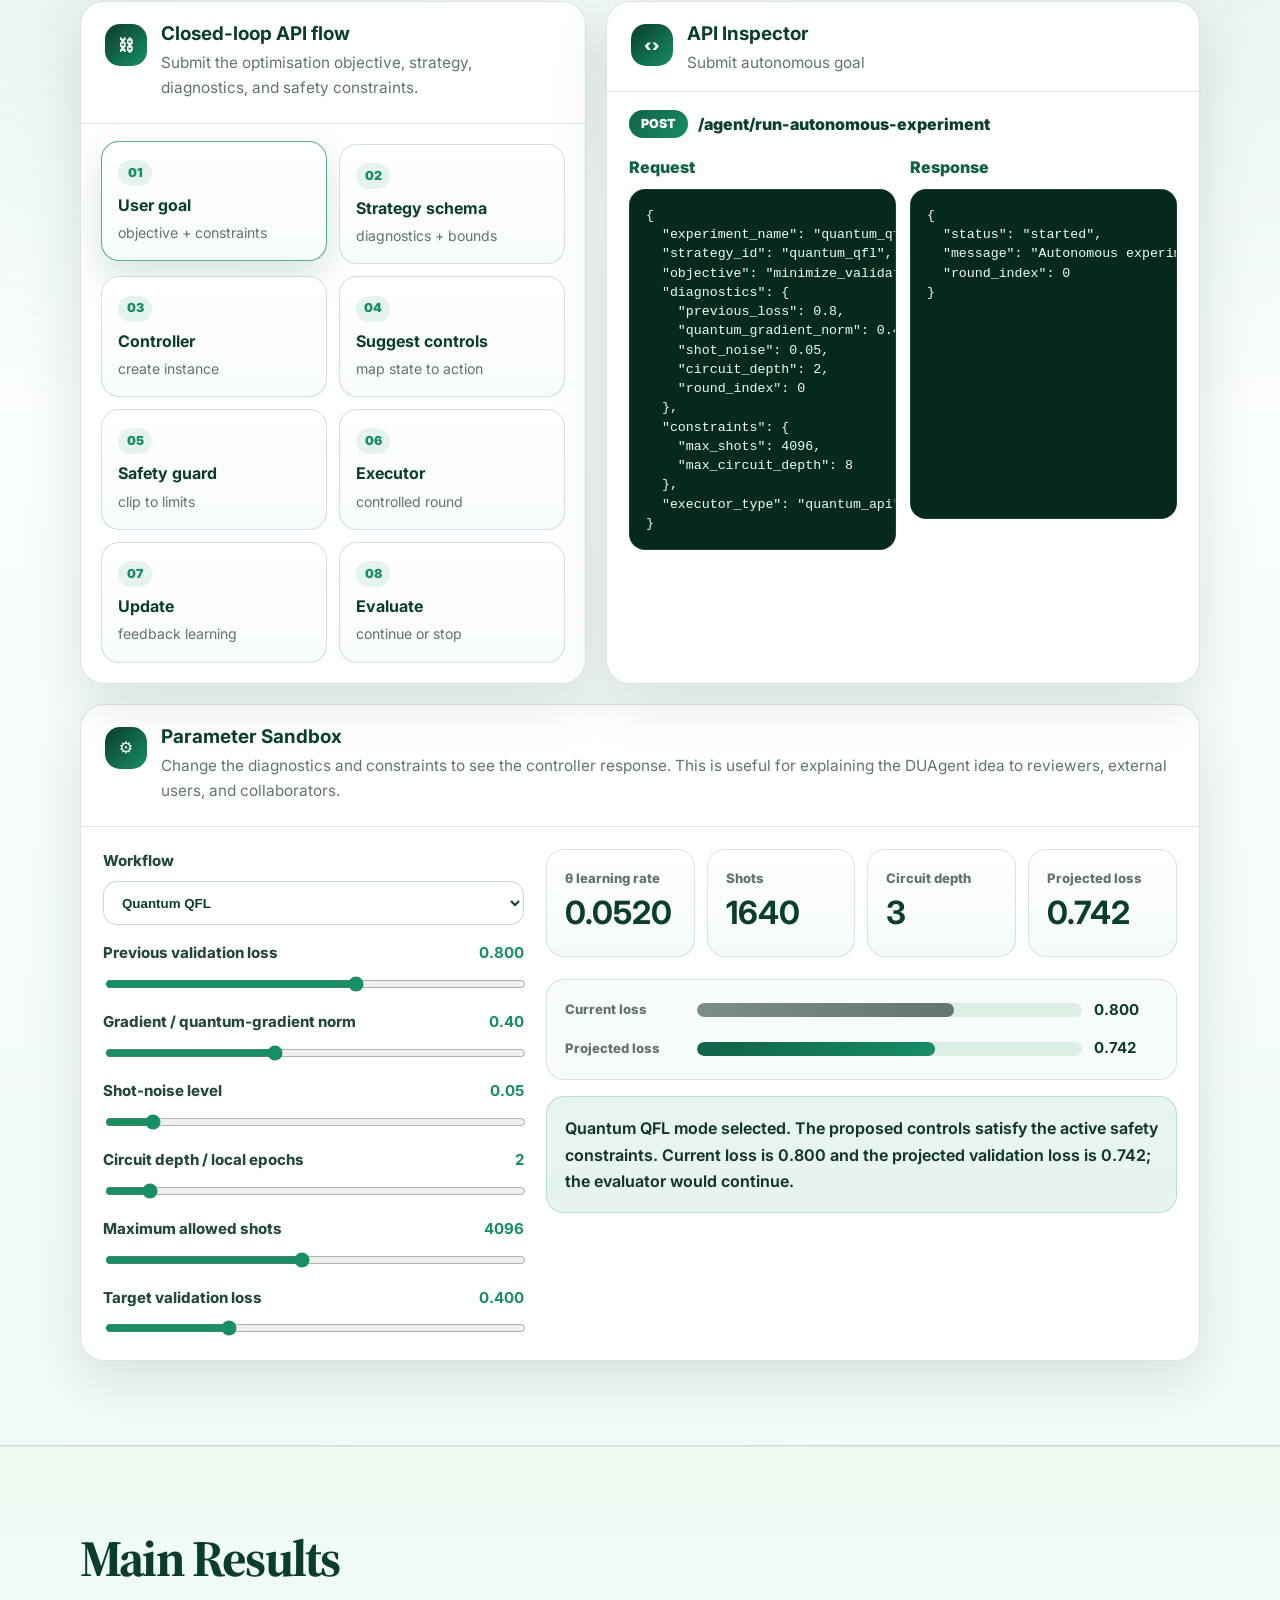
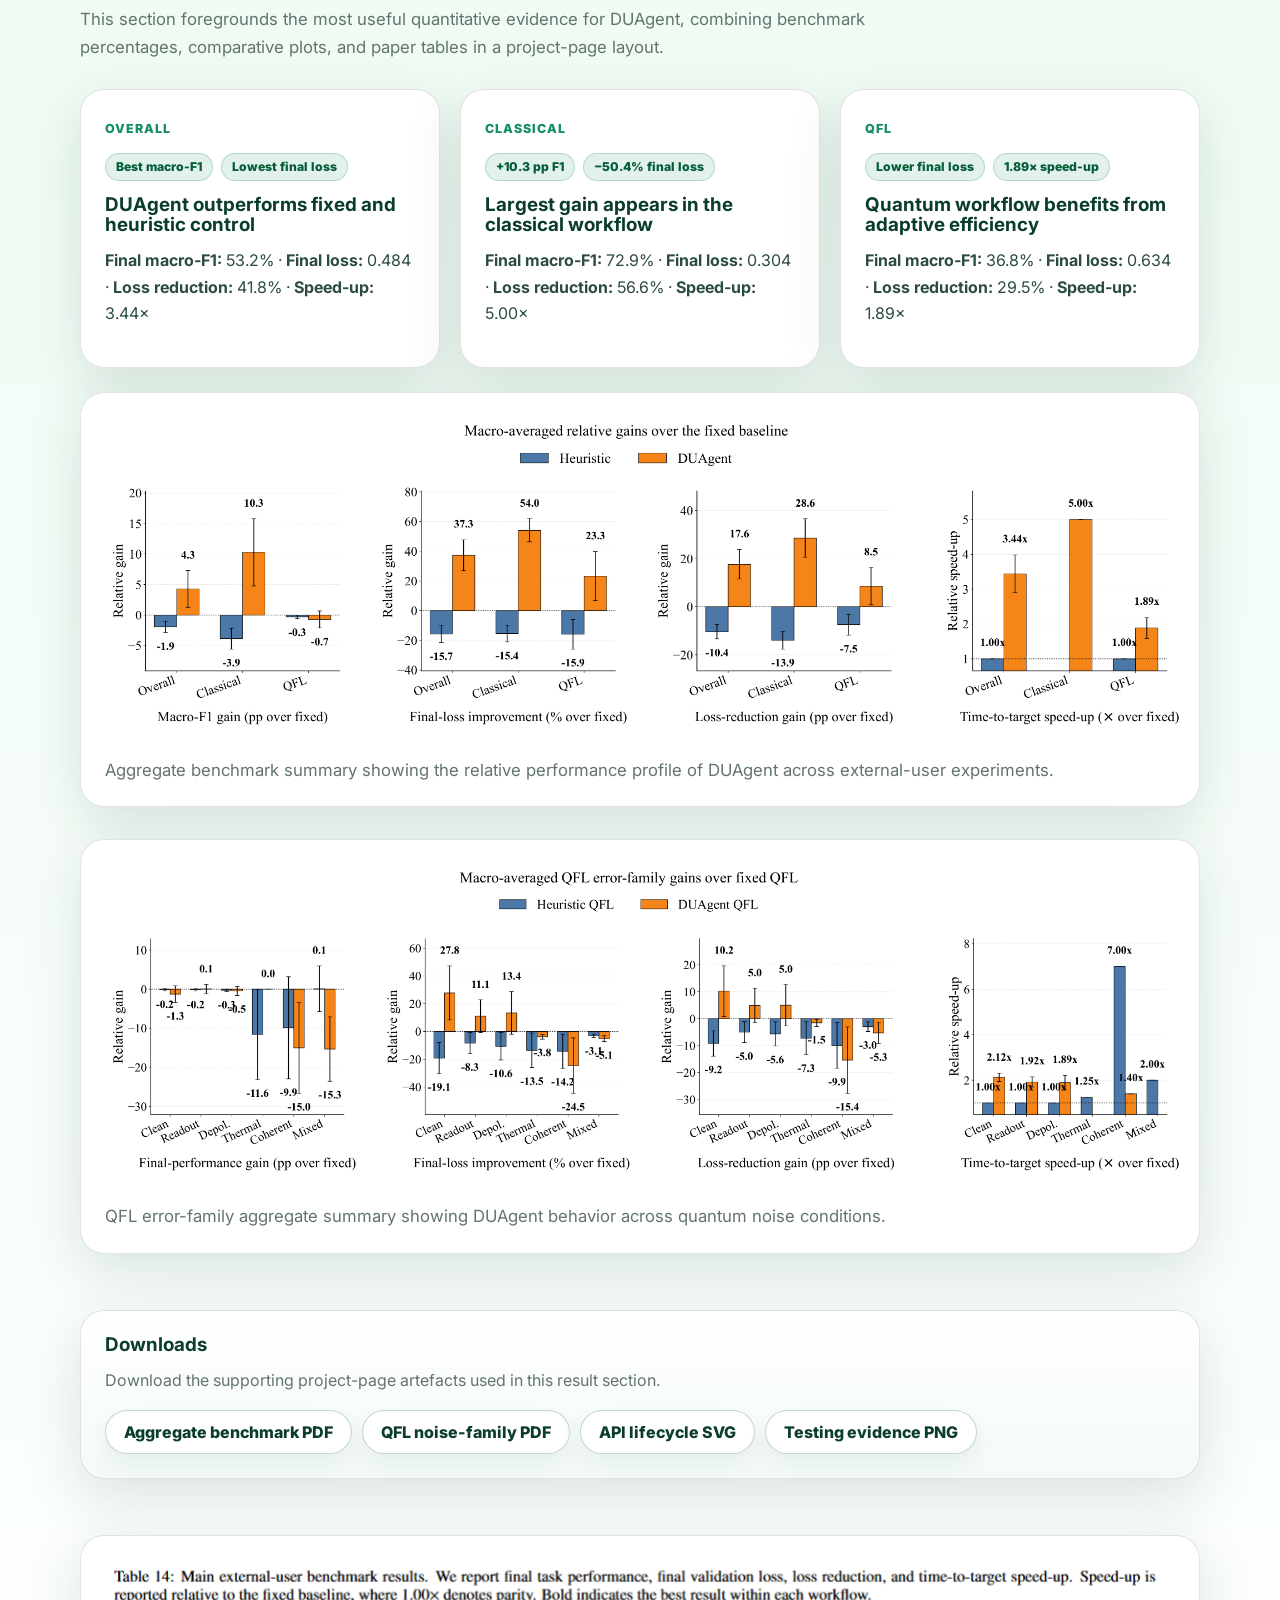
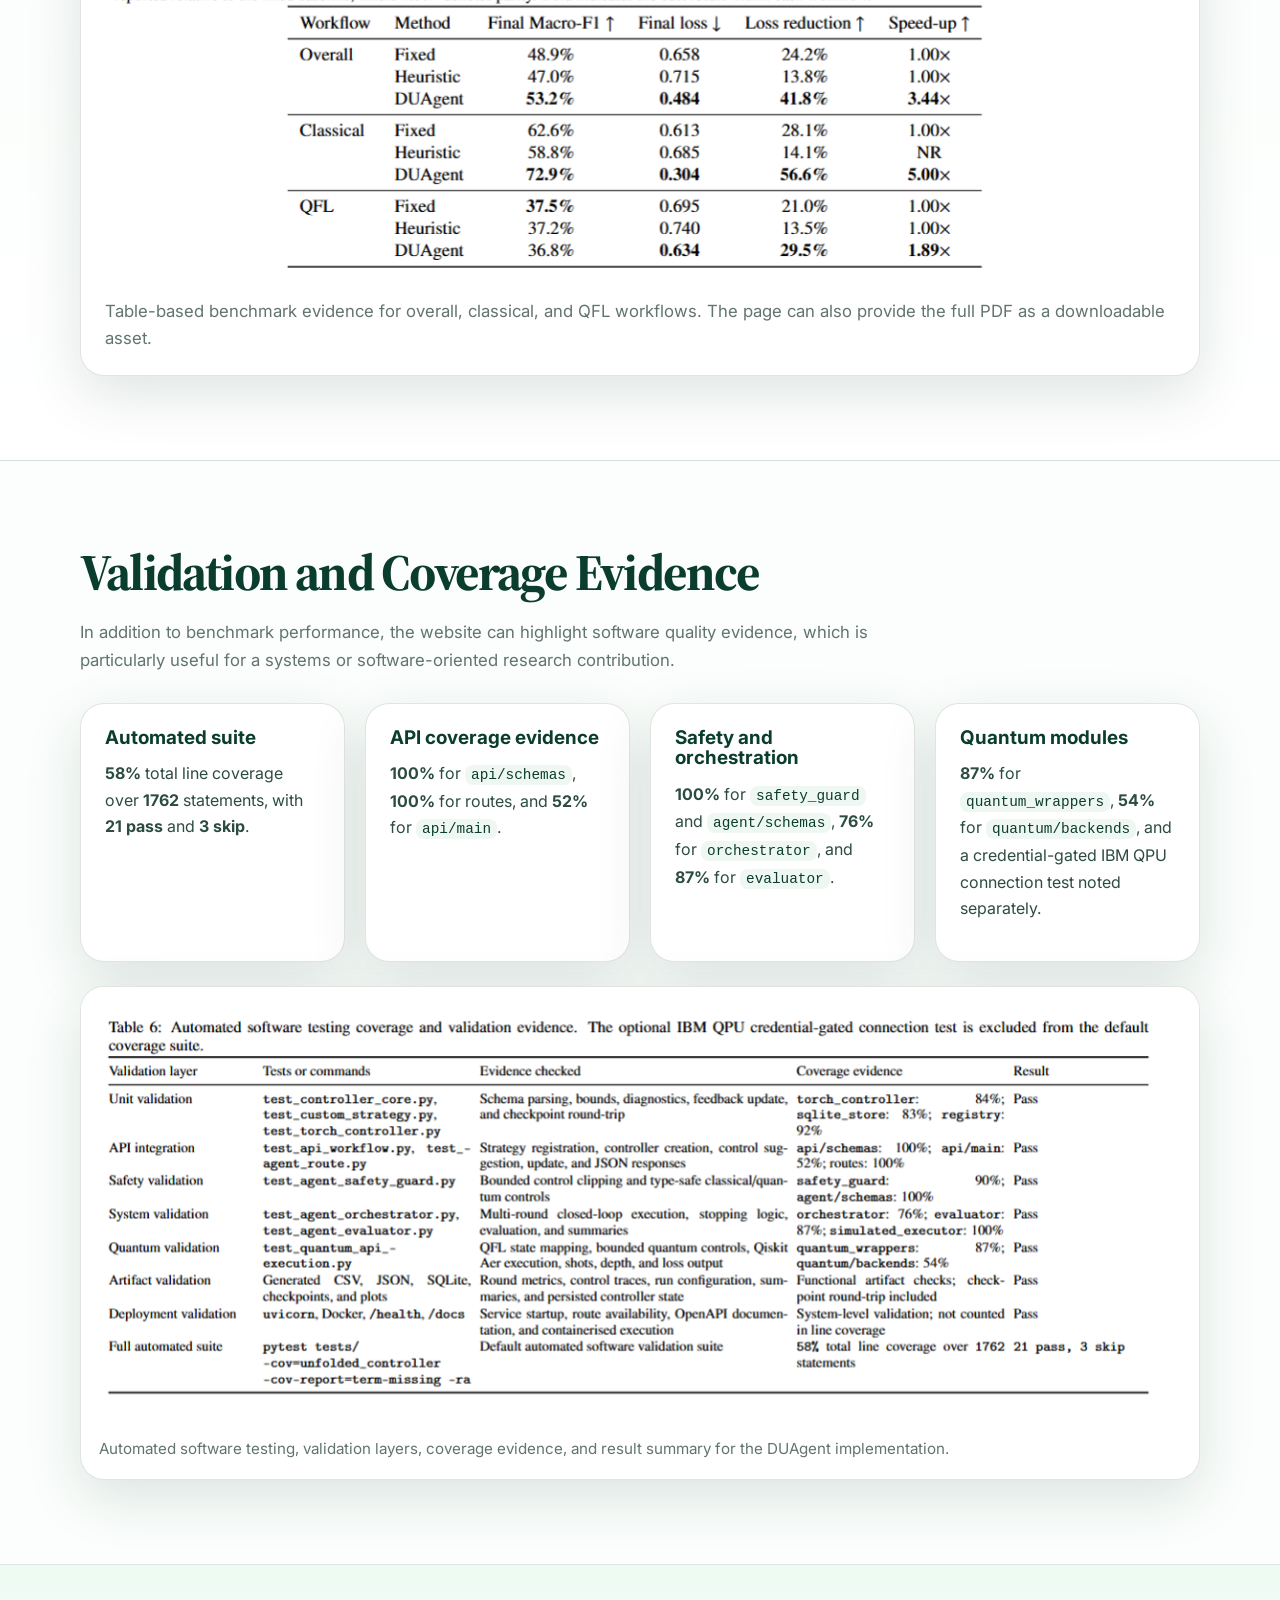
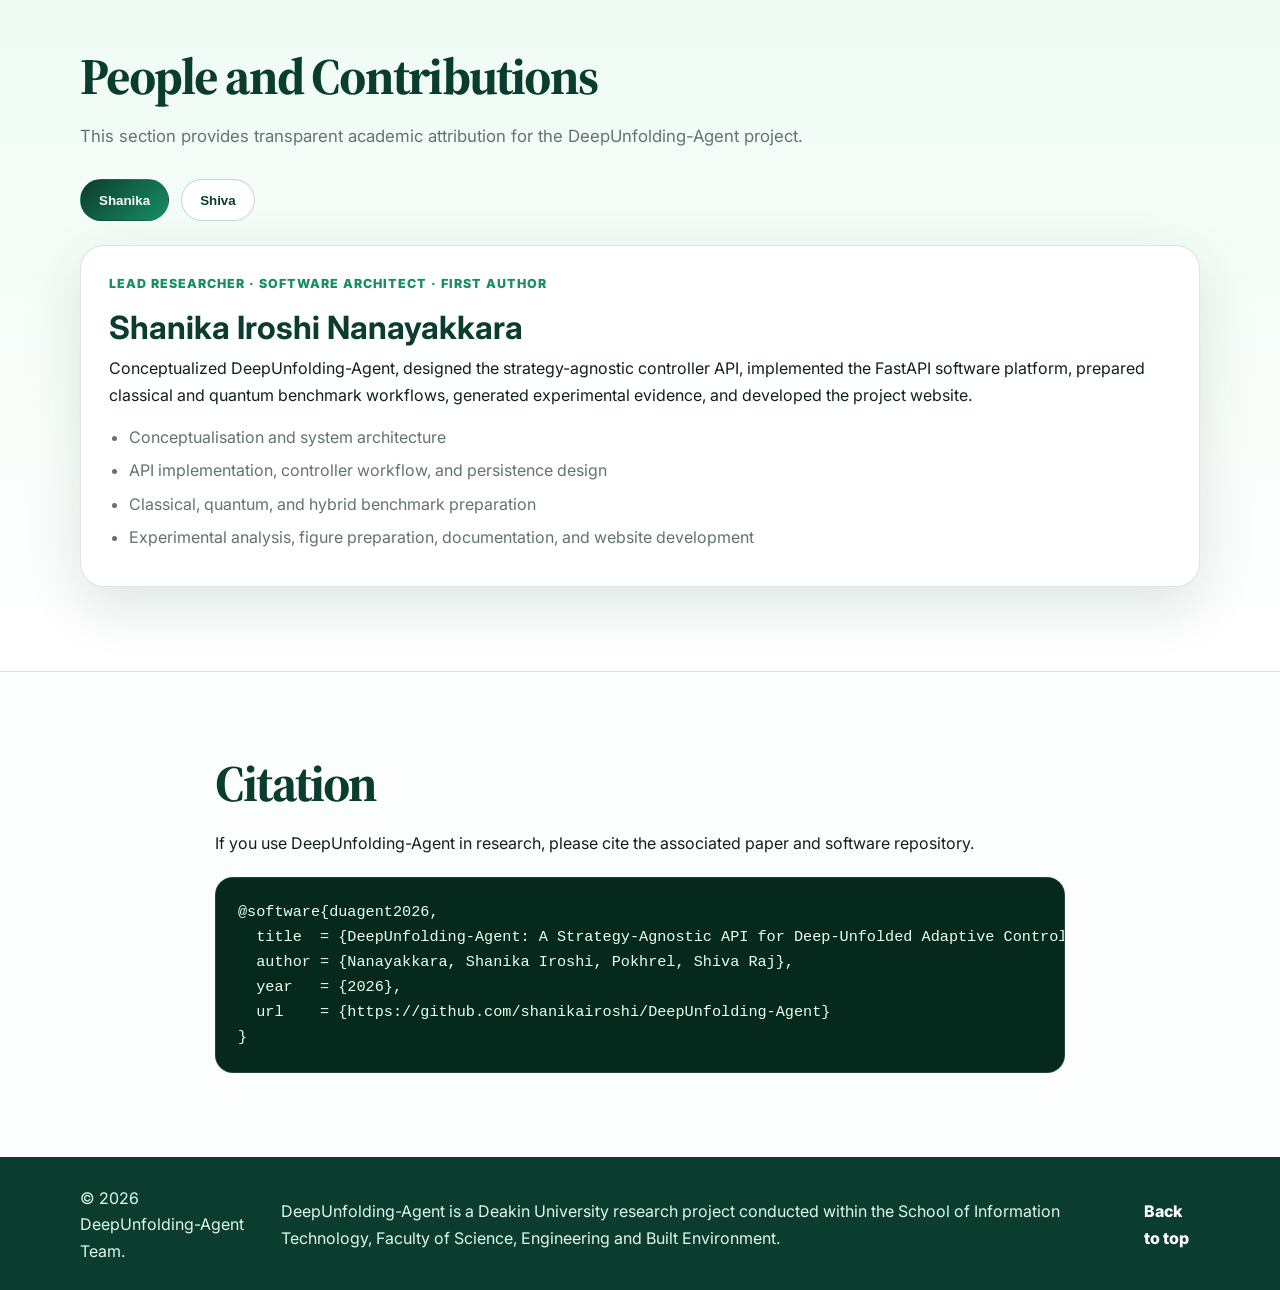
==== commit 47ce3560: "Remove PDF download link from evidence section Removed download link for summary PDF from evidence s" ====
--- a/index.html
+++ b/index.html
@@ -458,9 +458,6 @@
           <figure class="evidence-figure">
             <img src="assets/evidence/benchmark_results_table.png" alt="Main external-user benchmark results table" />
             <figcaption>Table-based benchmark evidence for overall, classical, and QFL workflows. The page can also provide the full PDF as a downloadable asset.</figcaption>
-            <div class="download-row">
-              <a class="btn" href="assets/pdfs/duagent_aggregate_relative_bar_summary.pdf" target="_blank" rel="noopener">Open summary PDF</a>
-            </div>
           </figure>
         </div>
       </div>
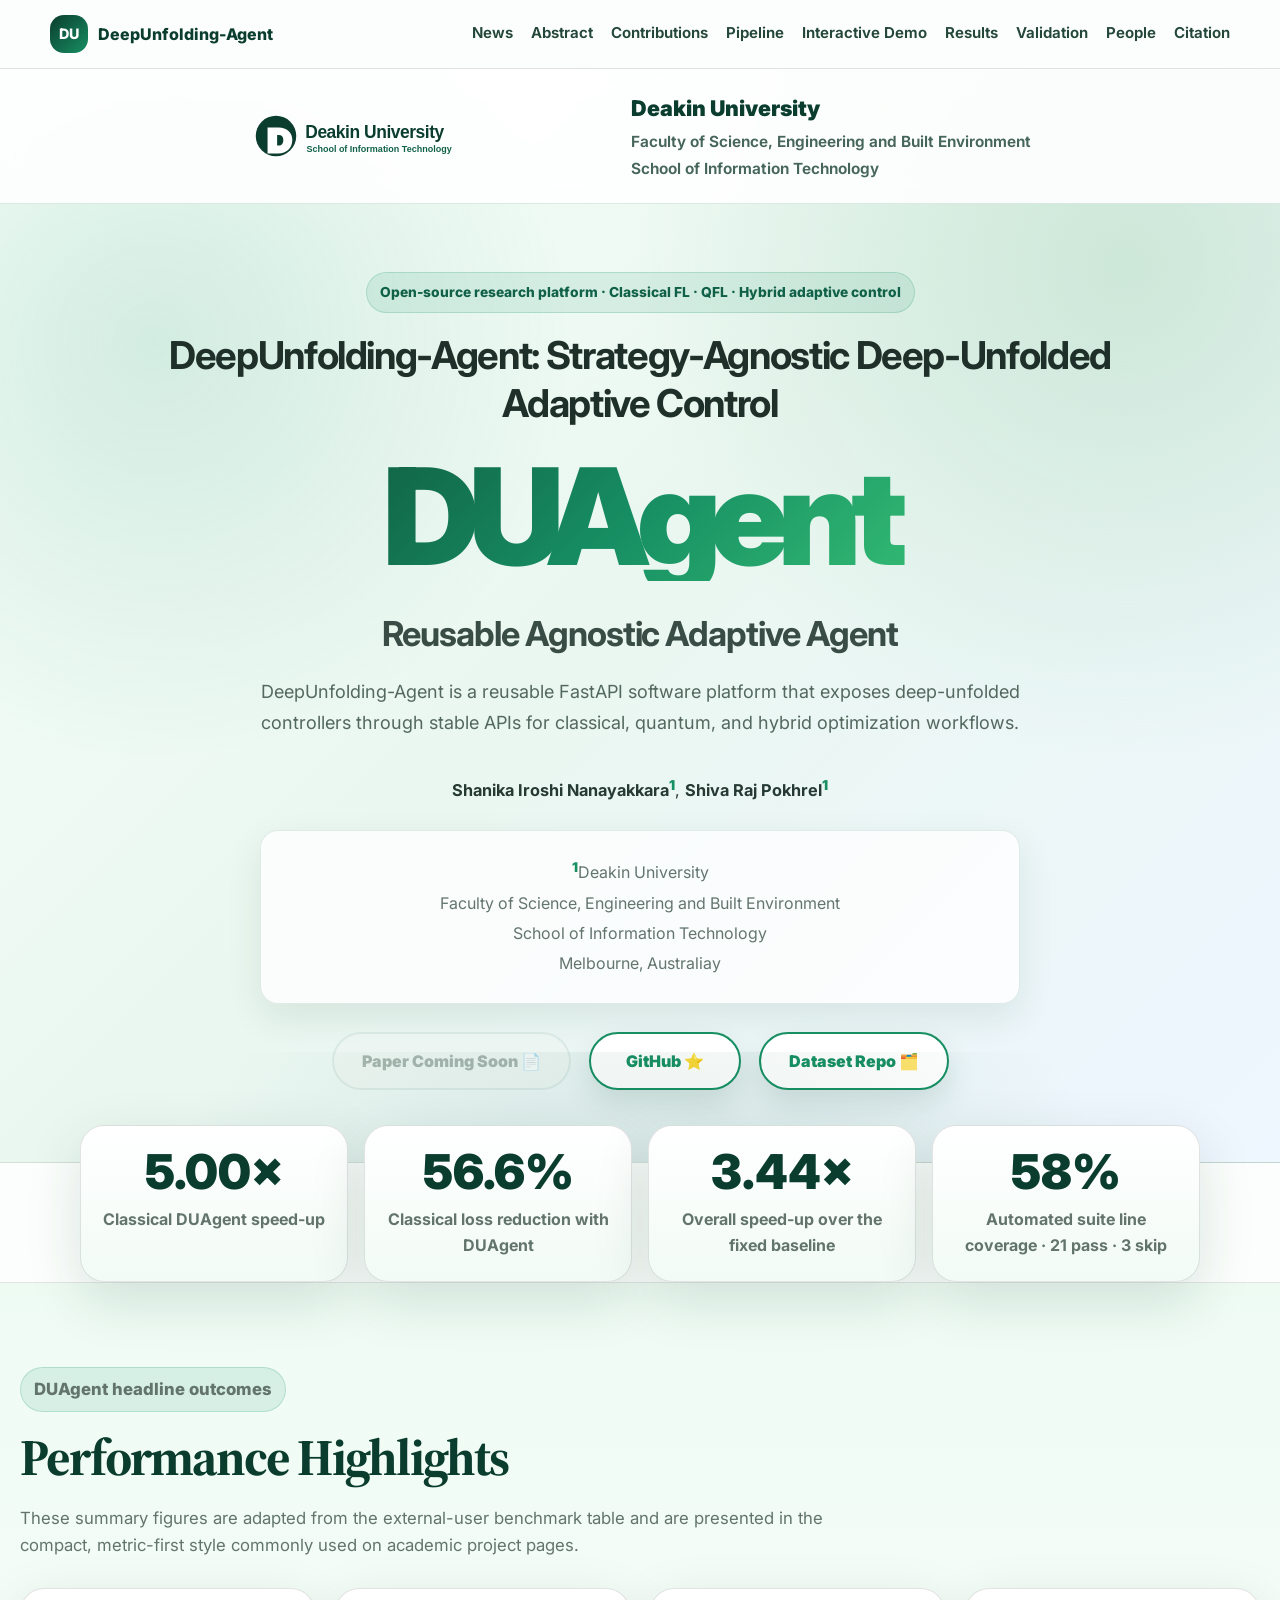
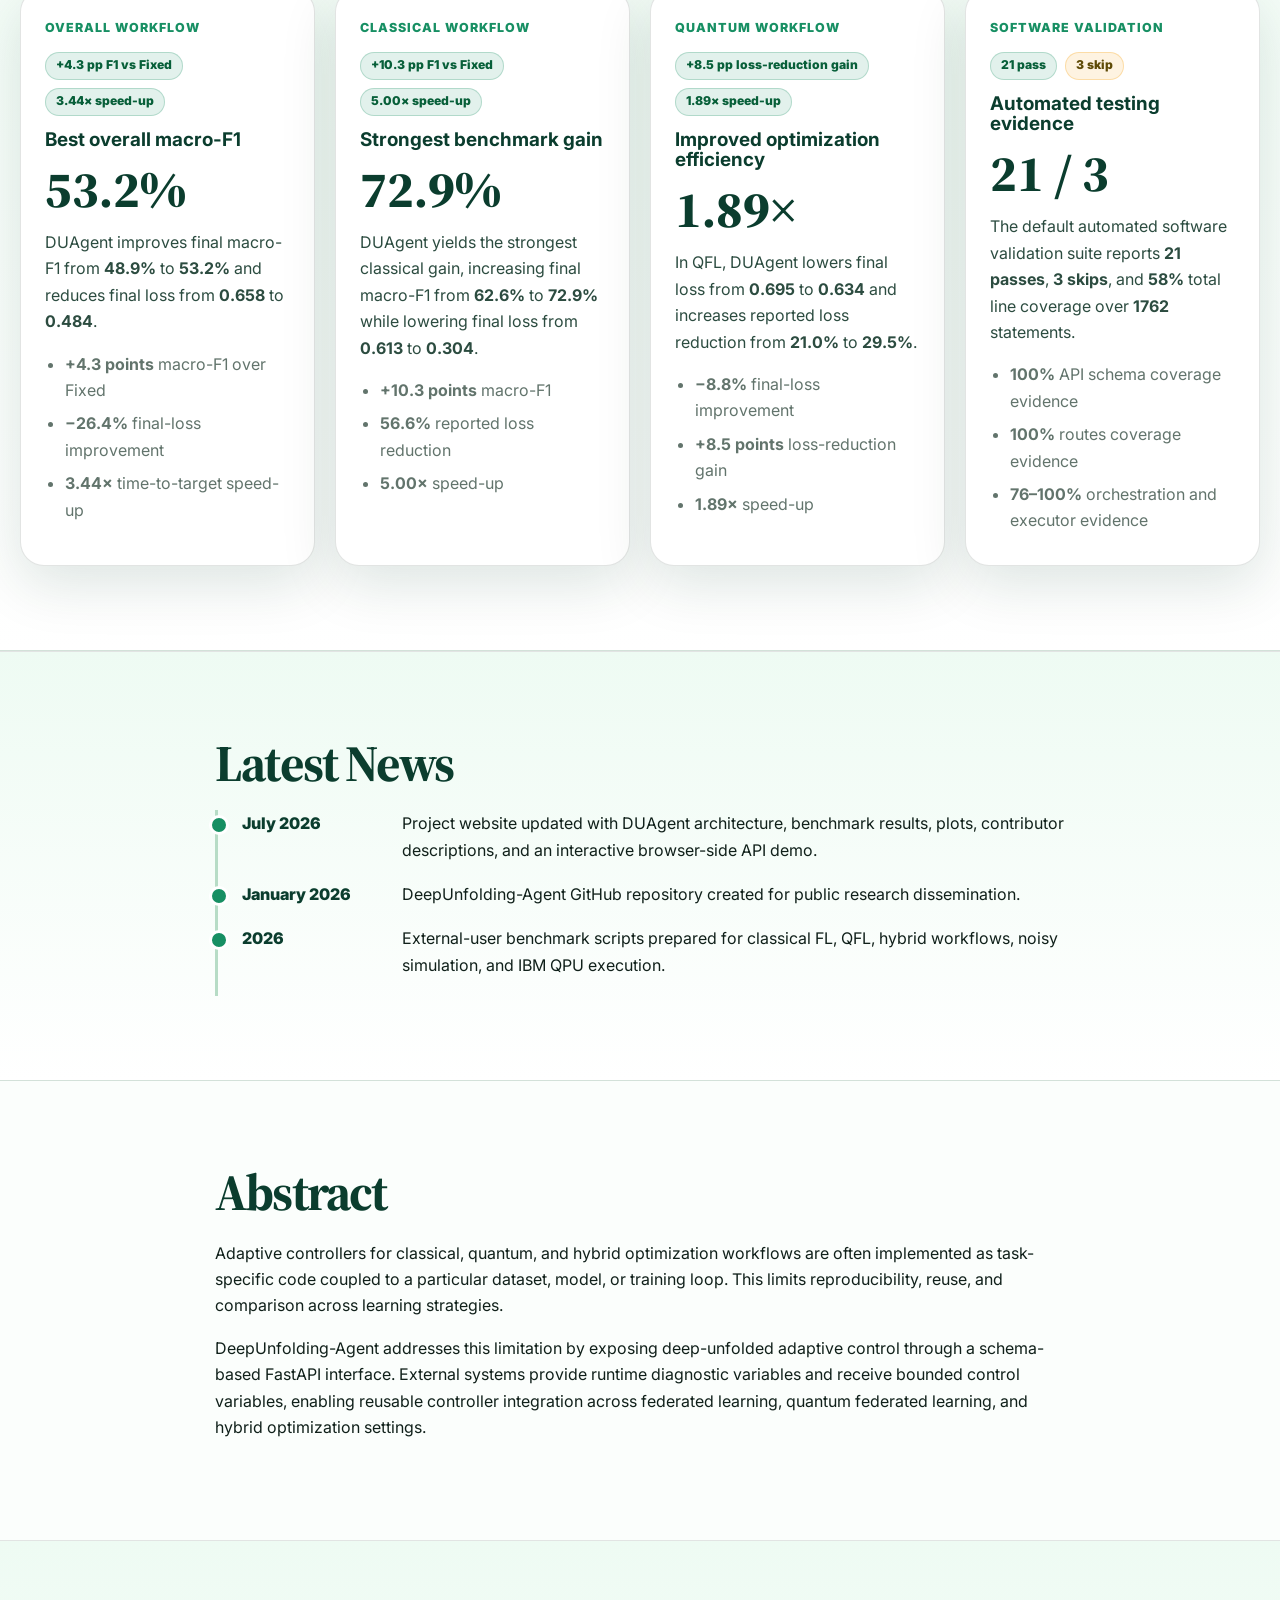
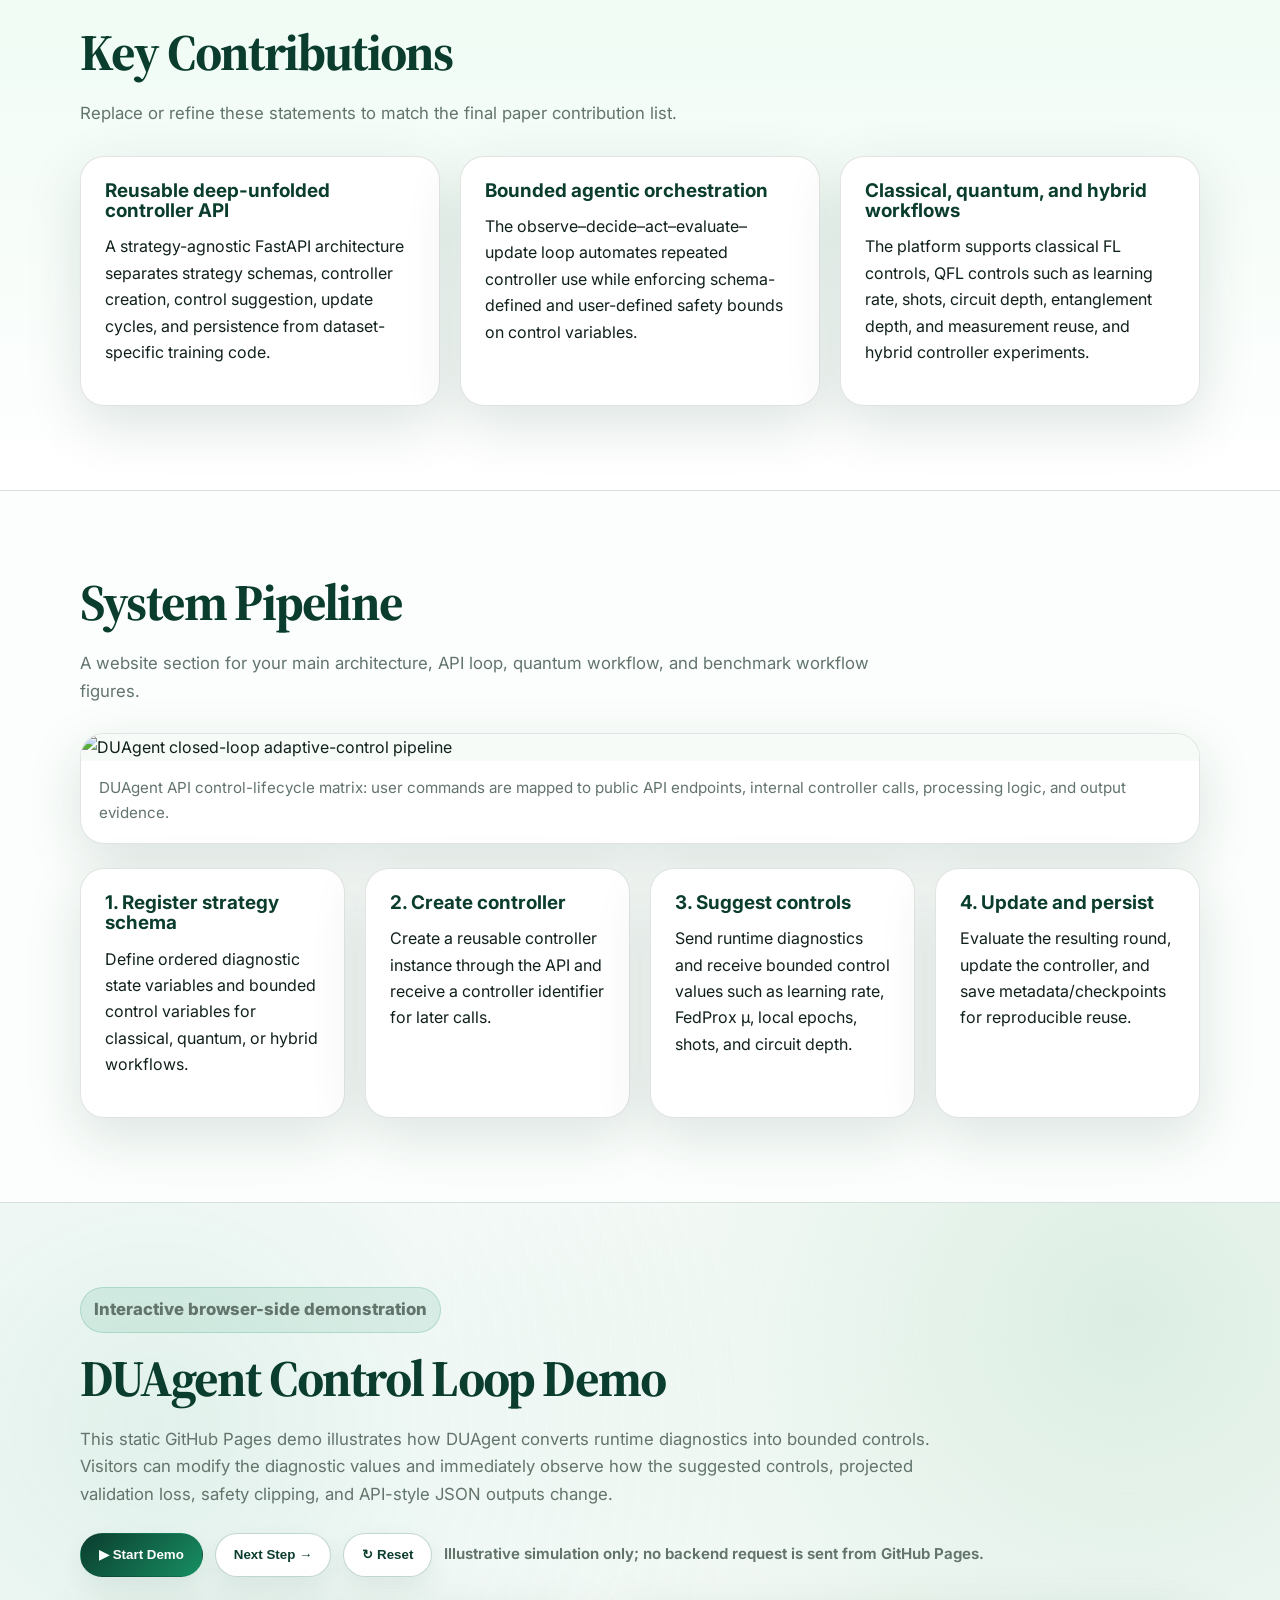
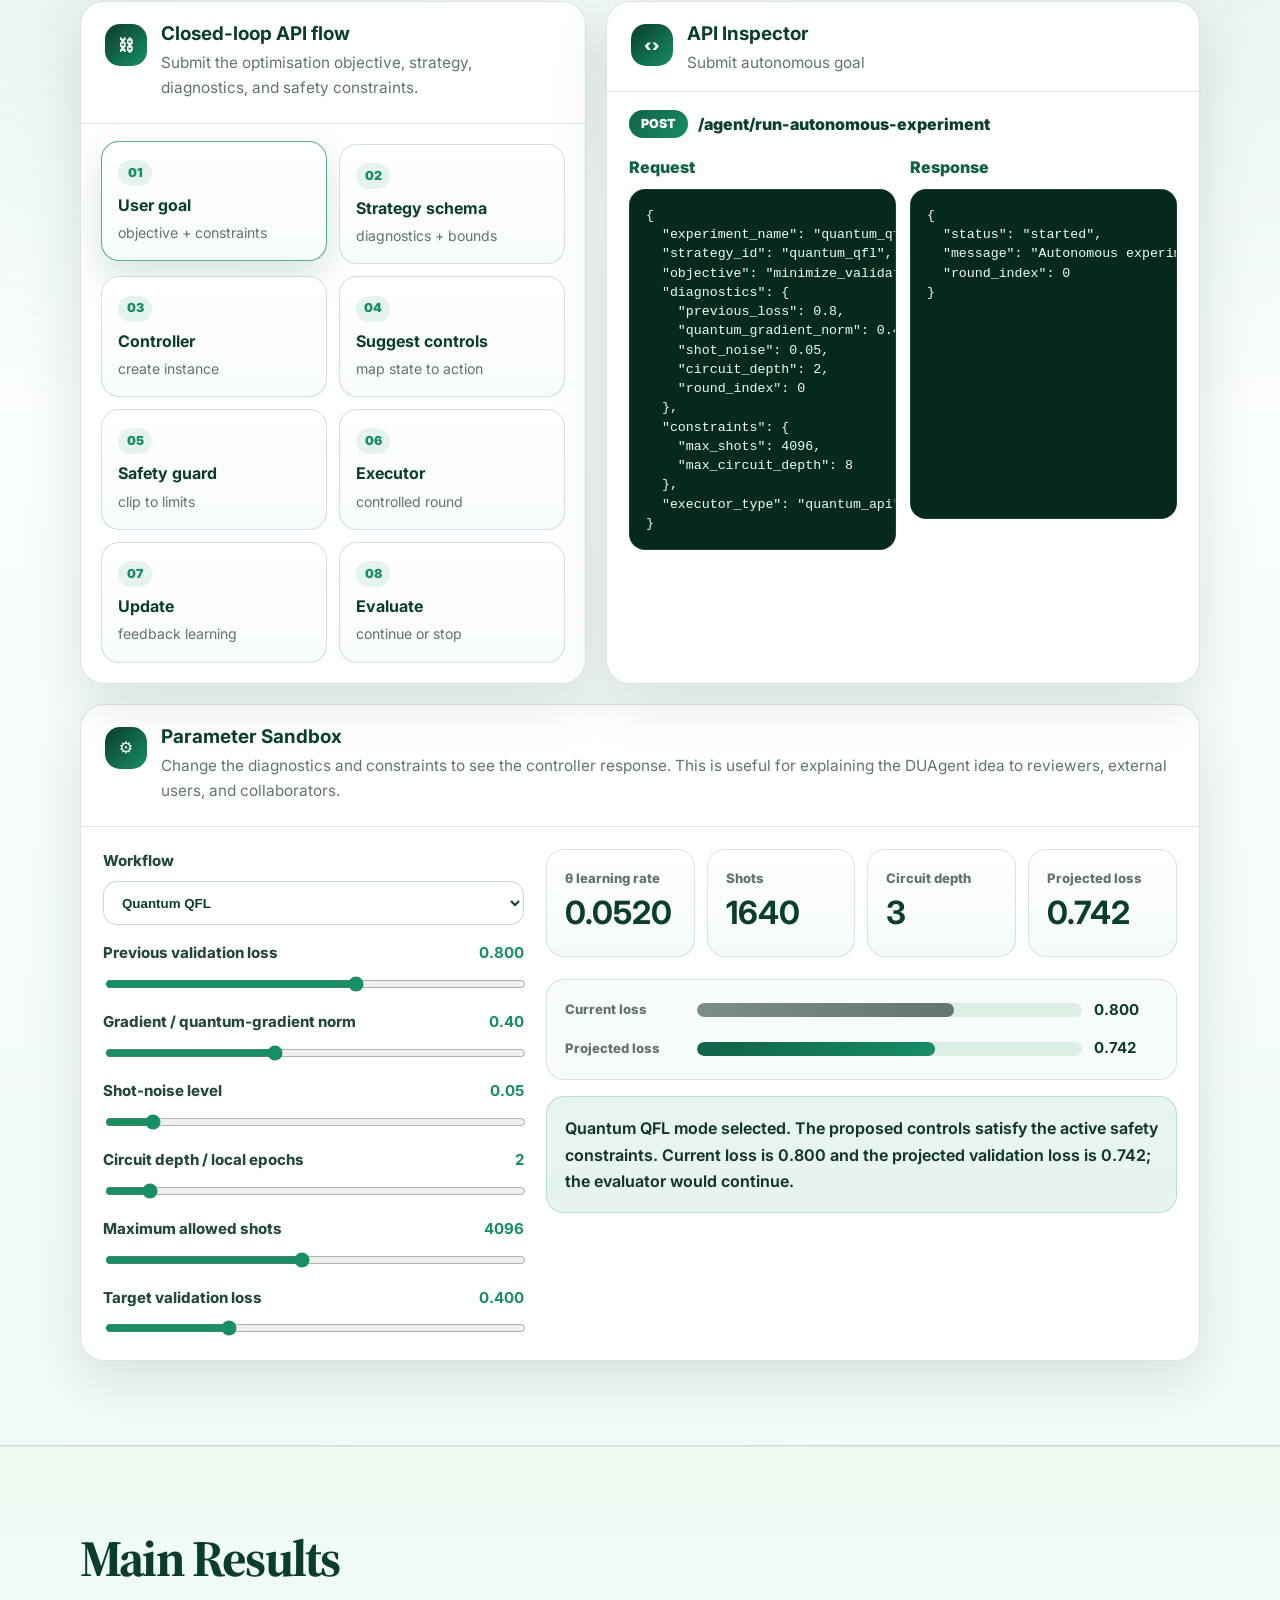
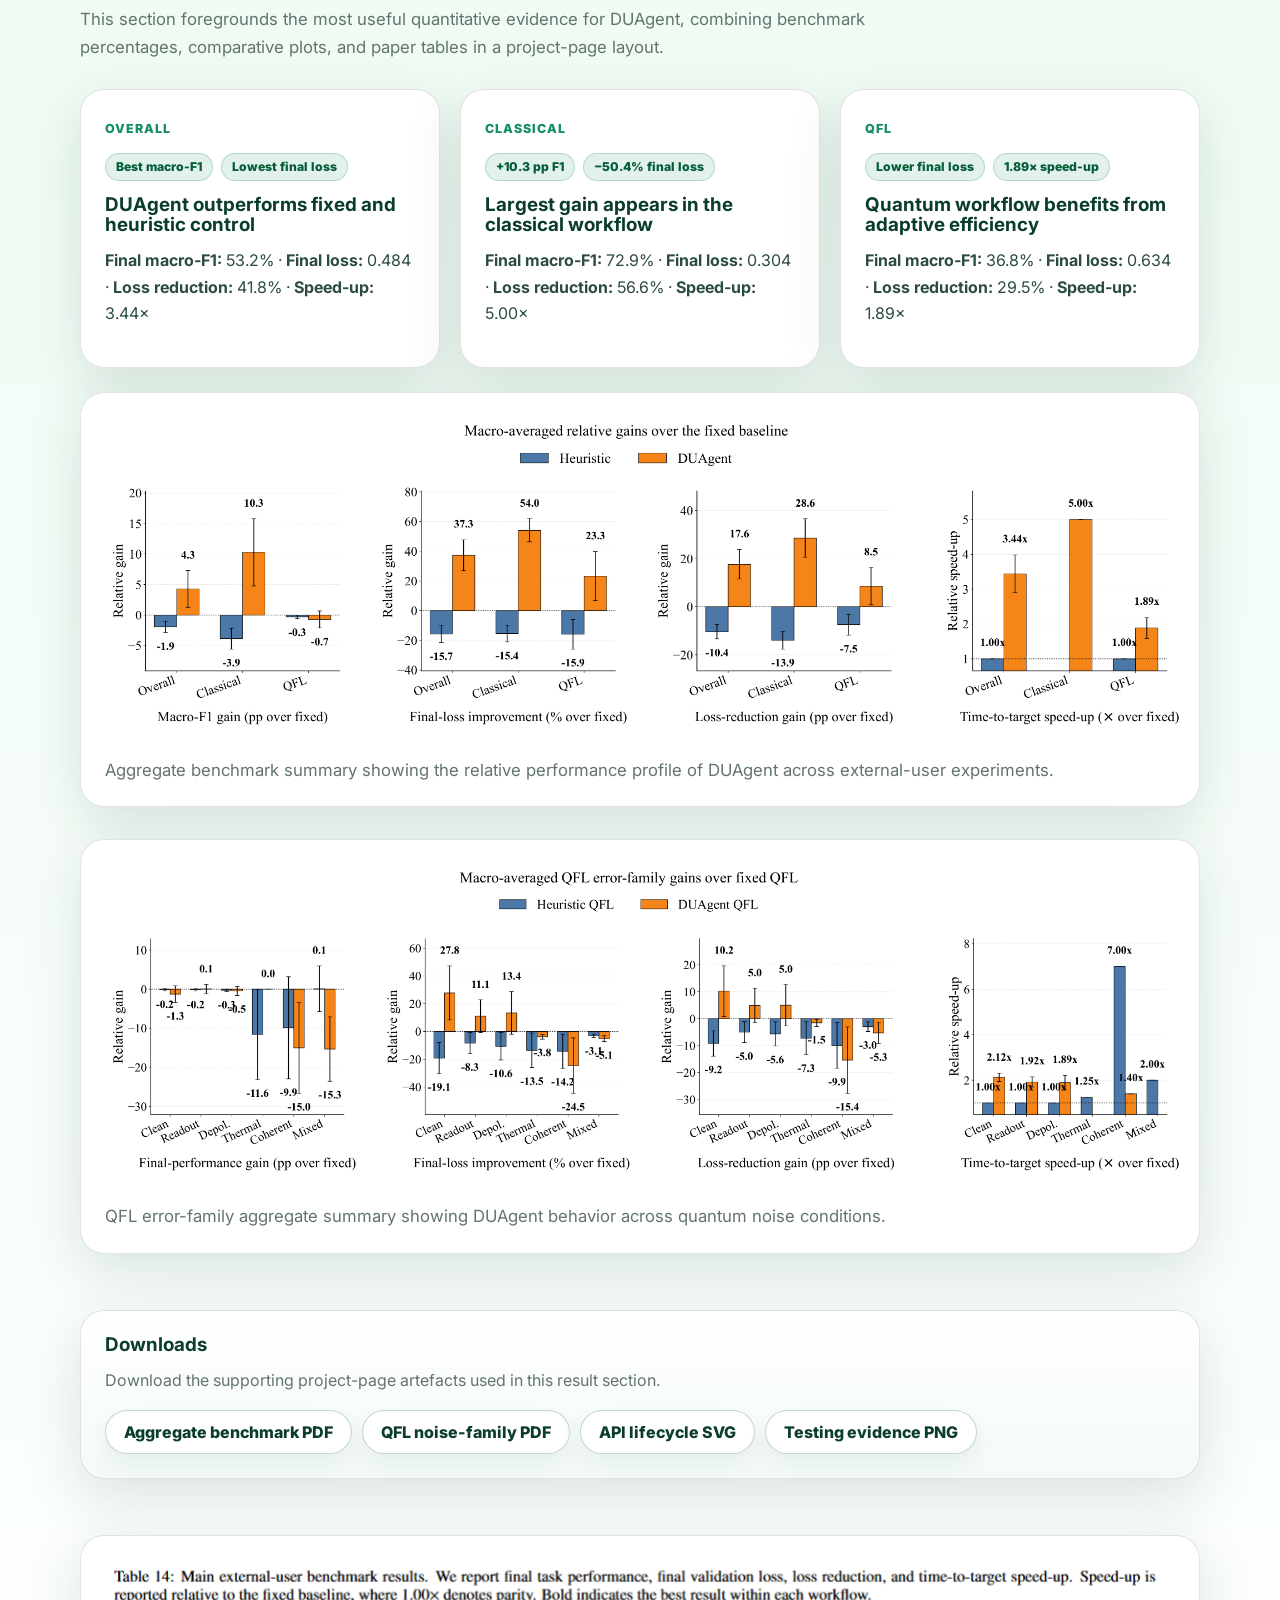
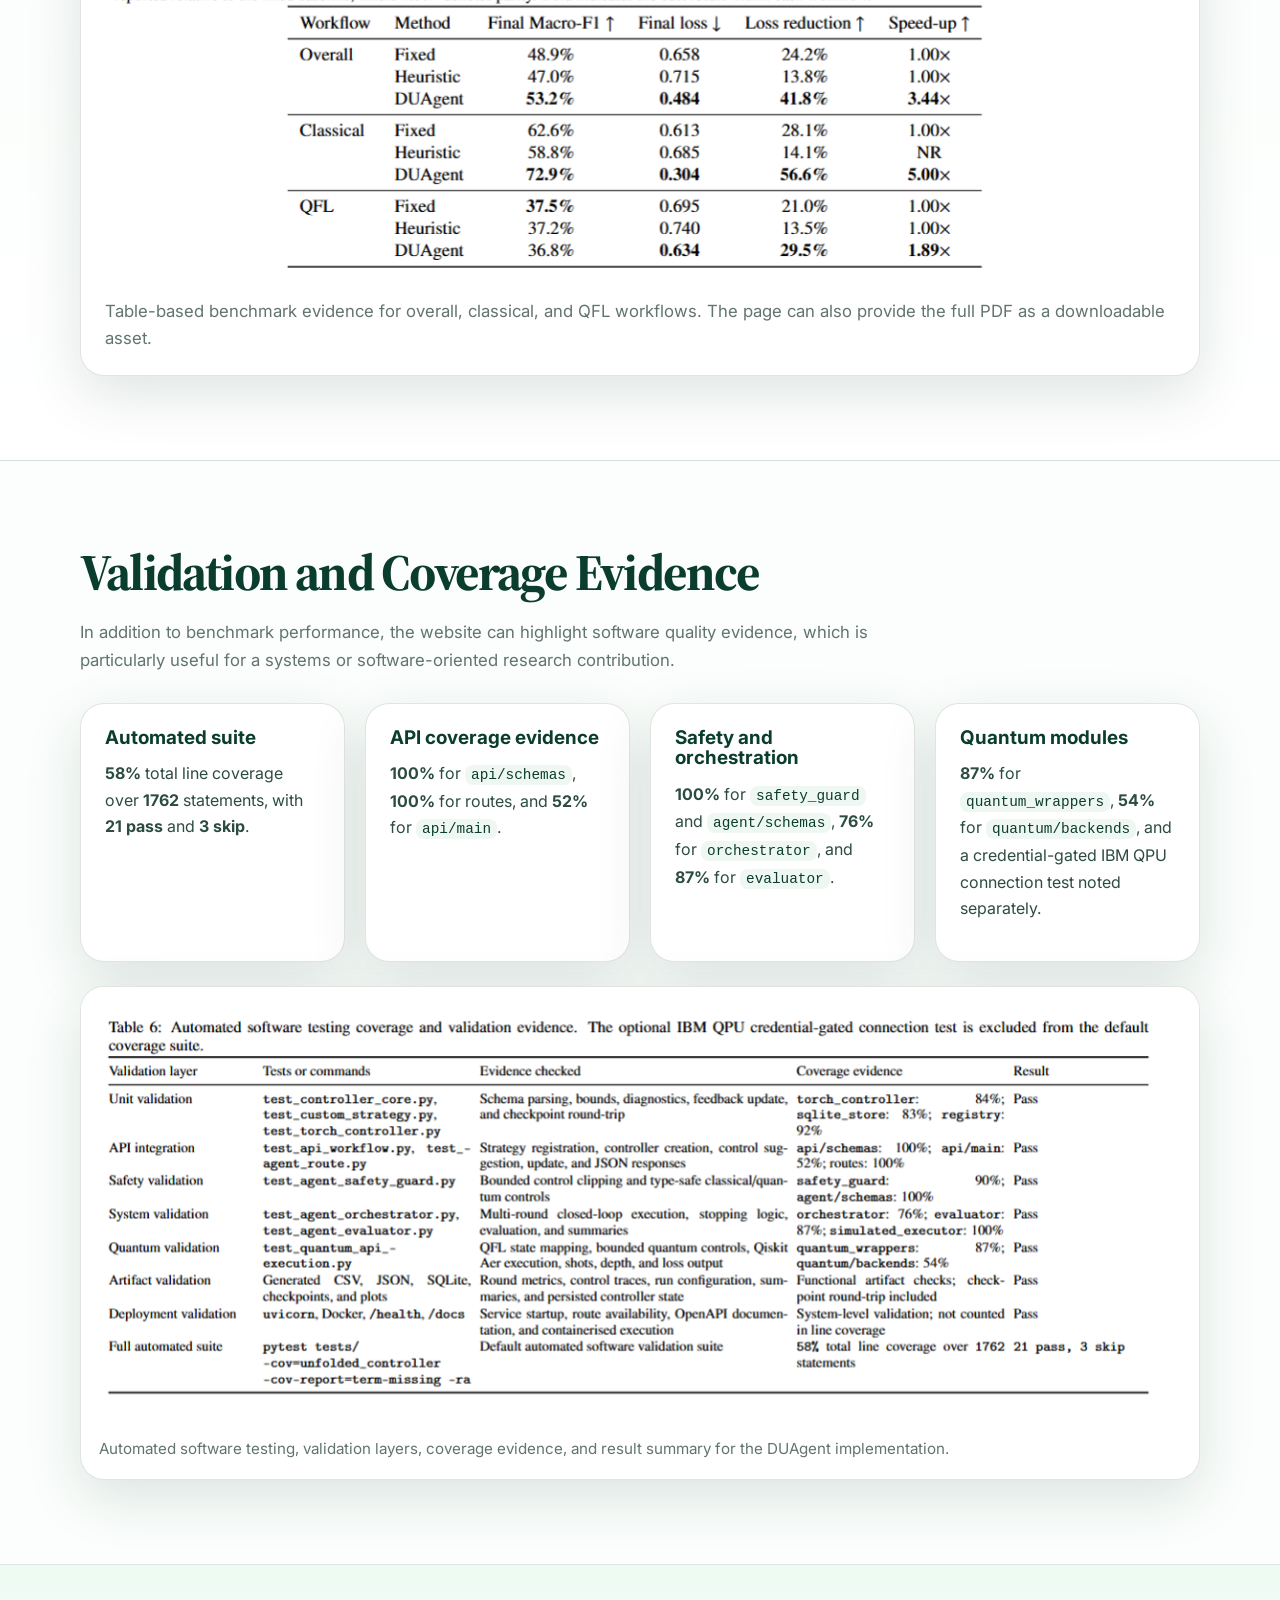
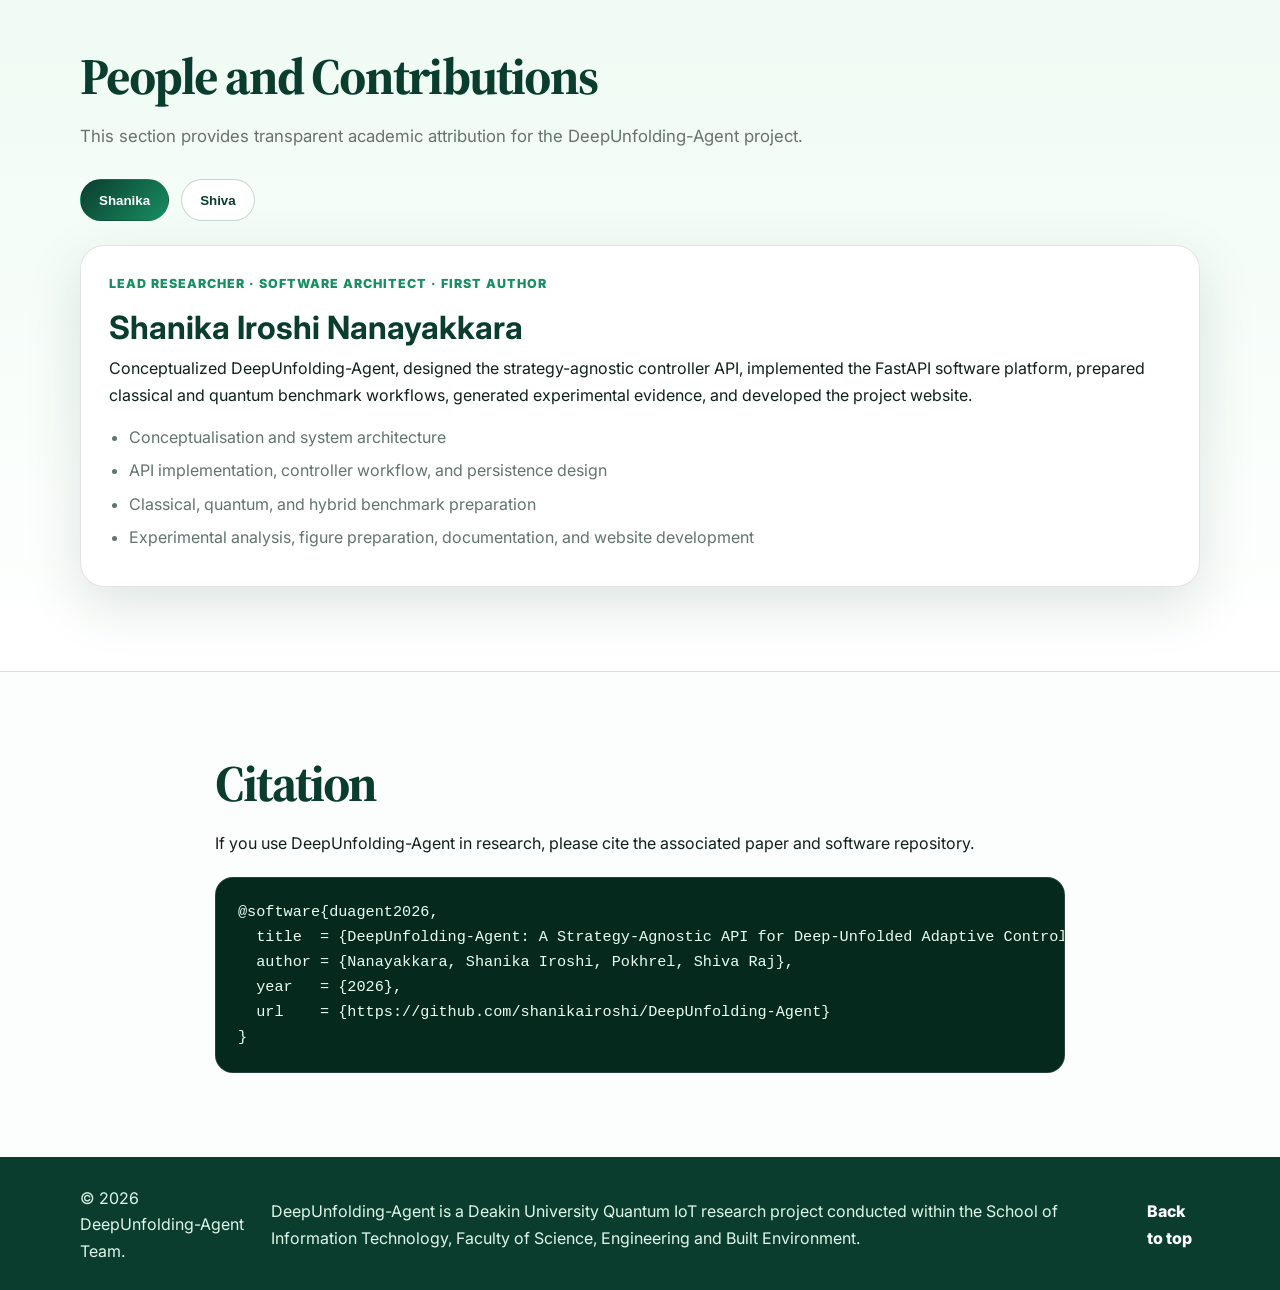
==== commit 3ae68aa5: "Update project description in footer" ====
--- a/index.html
+++ b/index.html
@@ -566,7 +566,7 @@
     <div class="container footer-grid">
       <p>© 2026 DeepUnfolding-Agent Team.</p>
       <p class="site-note">
-  DeepUnfolding-Agent is a Deakin University research project conducted within the School of Information Technology,
+  DeepUnfolding-Agent is a Deakin University Quantum IoT research project conducted within the School of Information Technology,
   Faculty of Science, Engineering and Built Environment.
 </p>
       <p><a href="#top">Back to top</a></p>
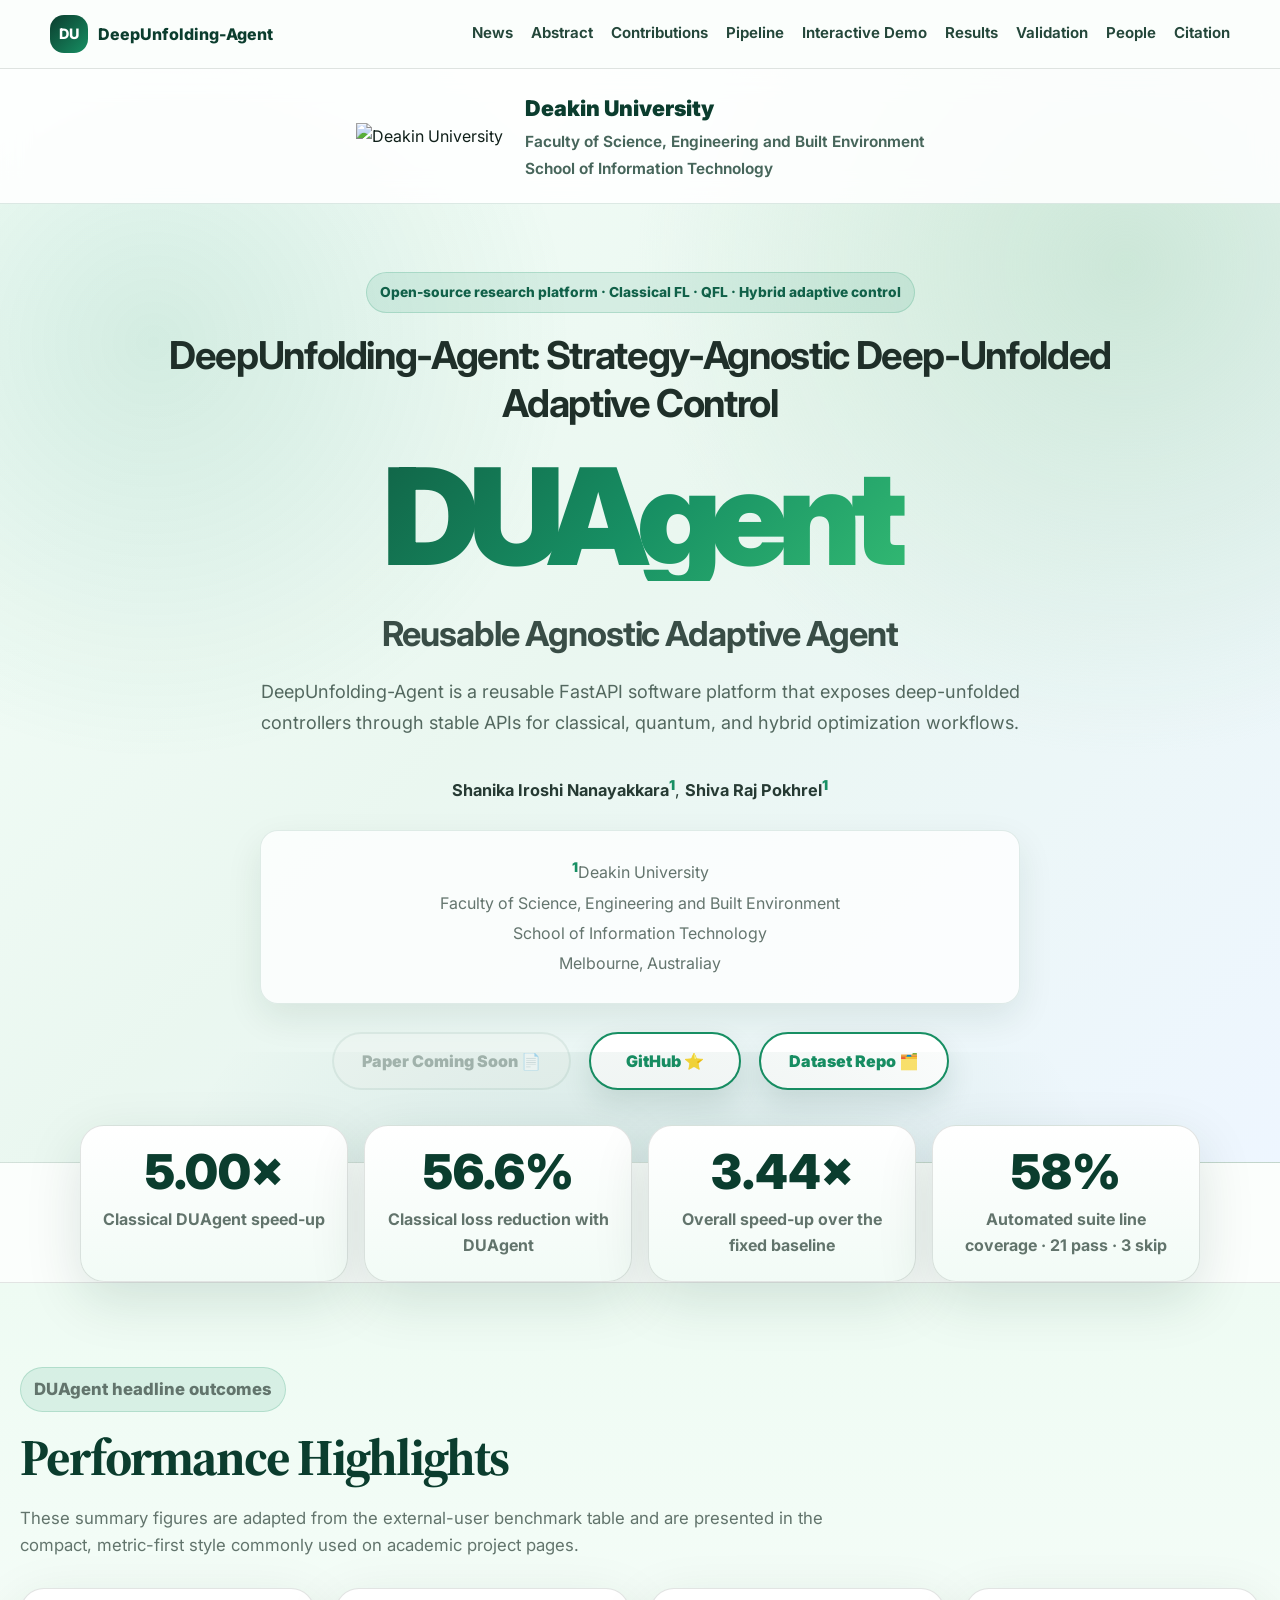
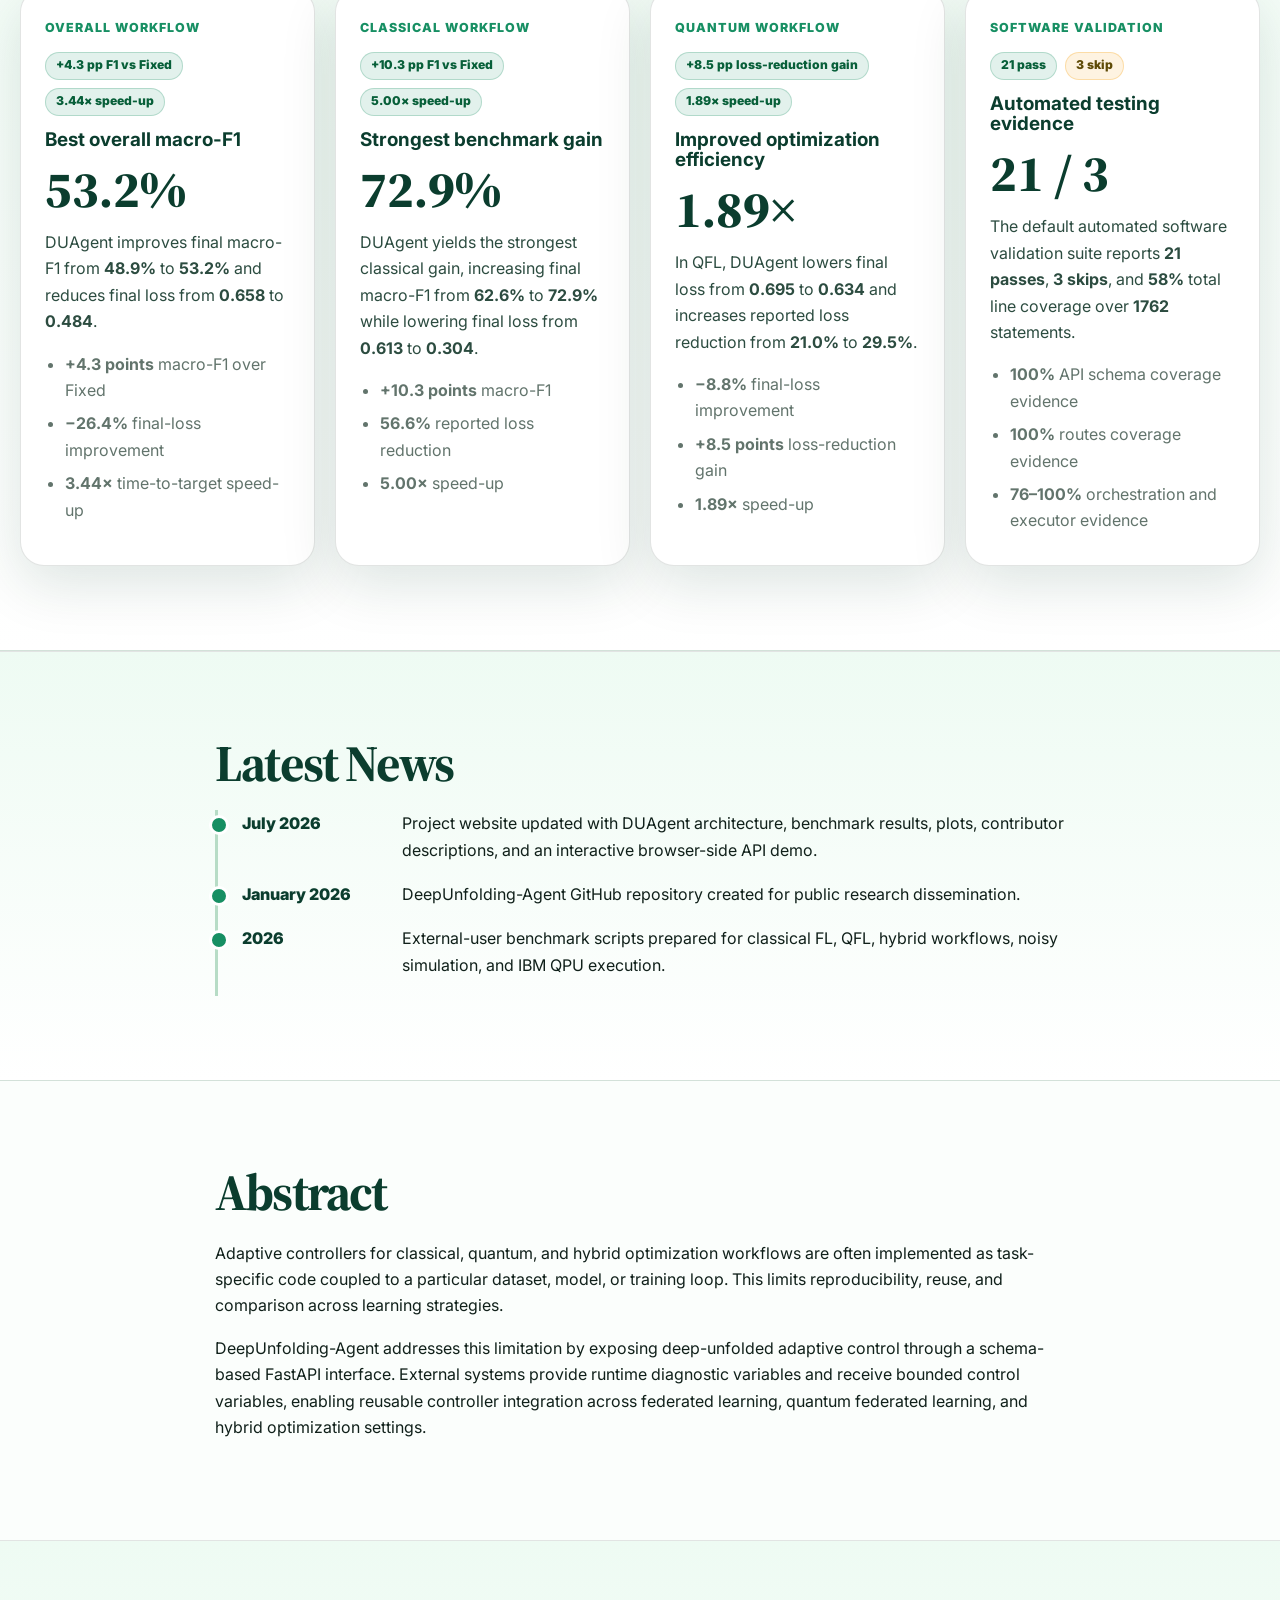
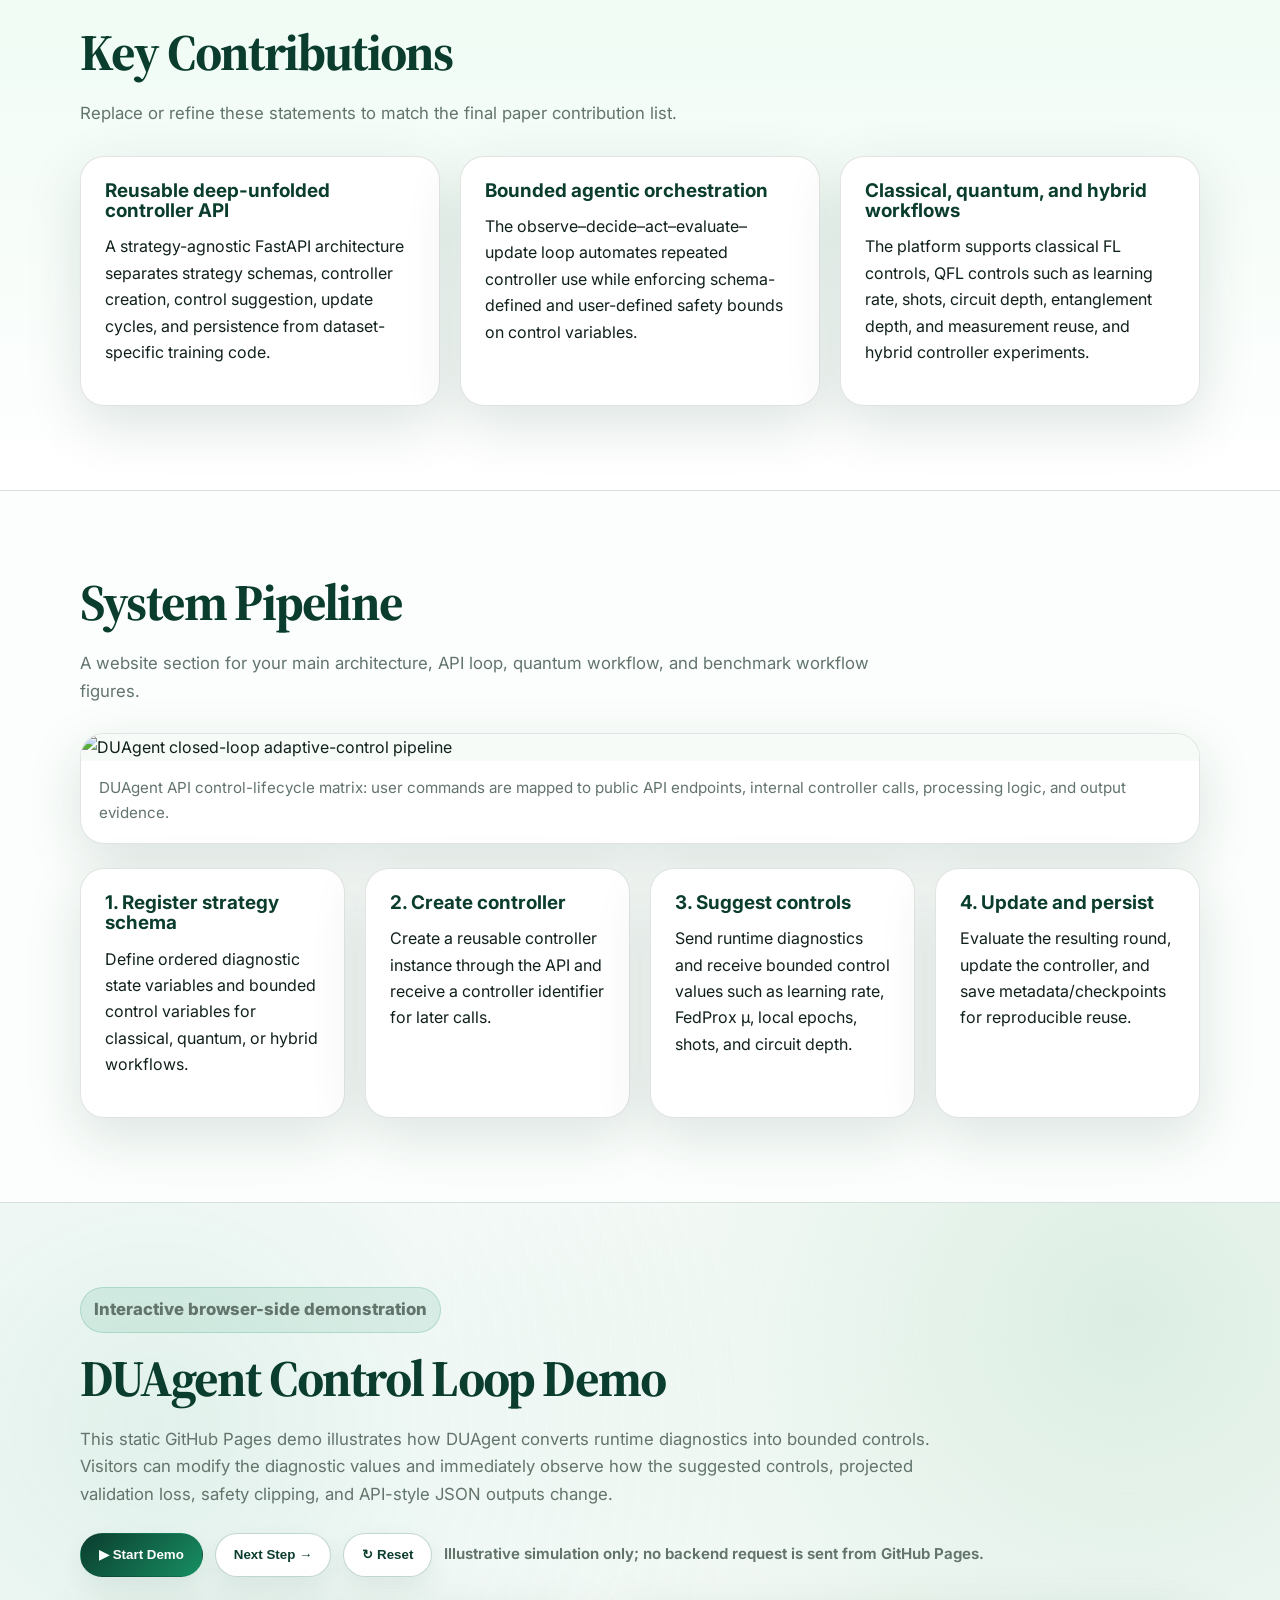
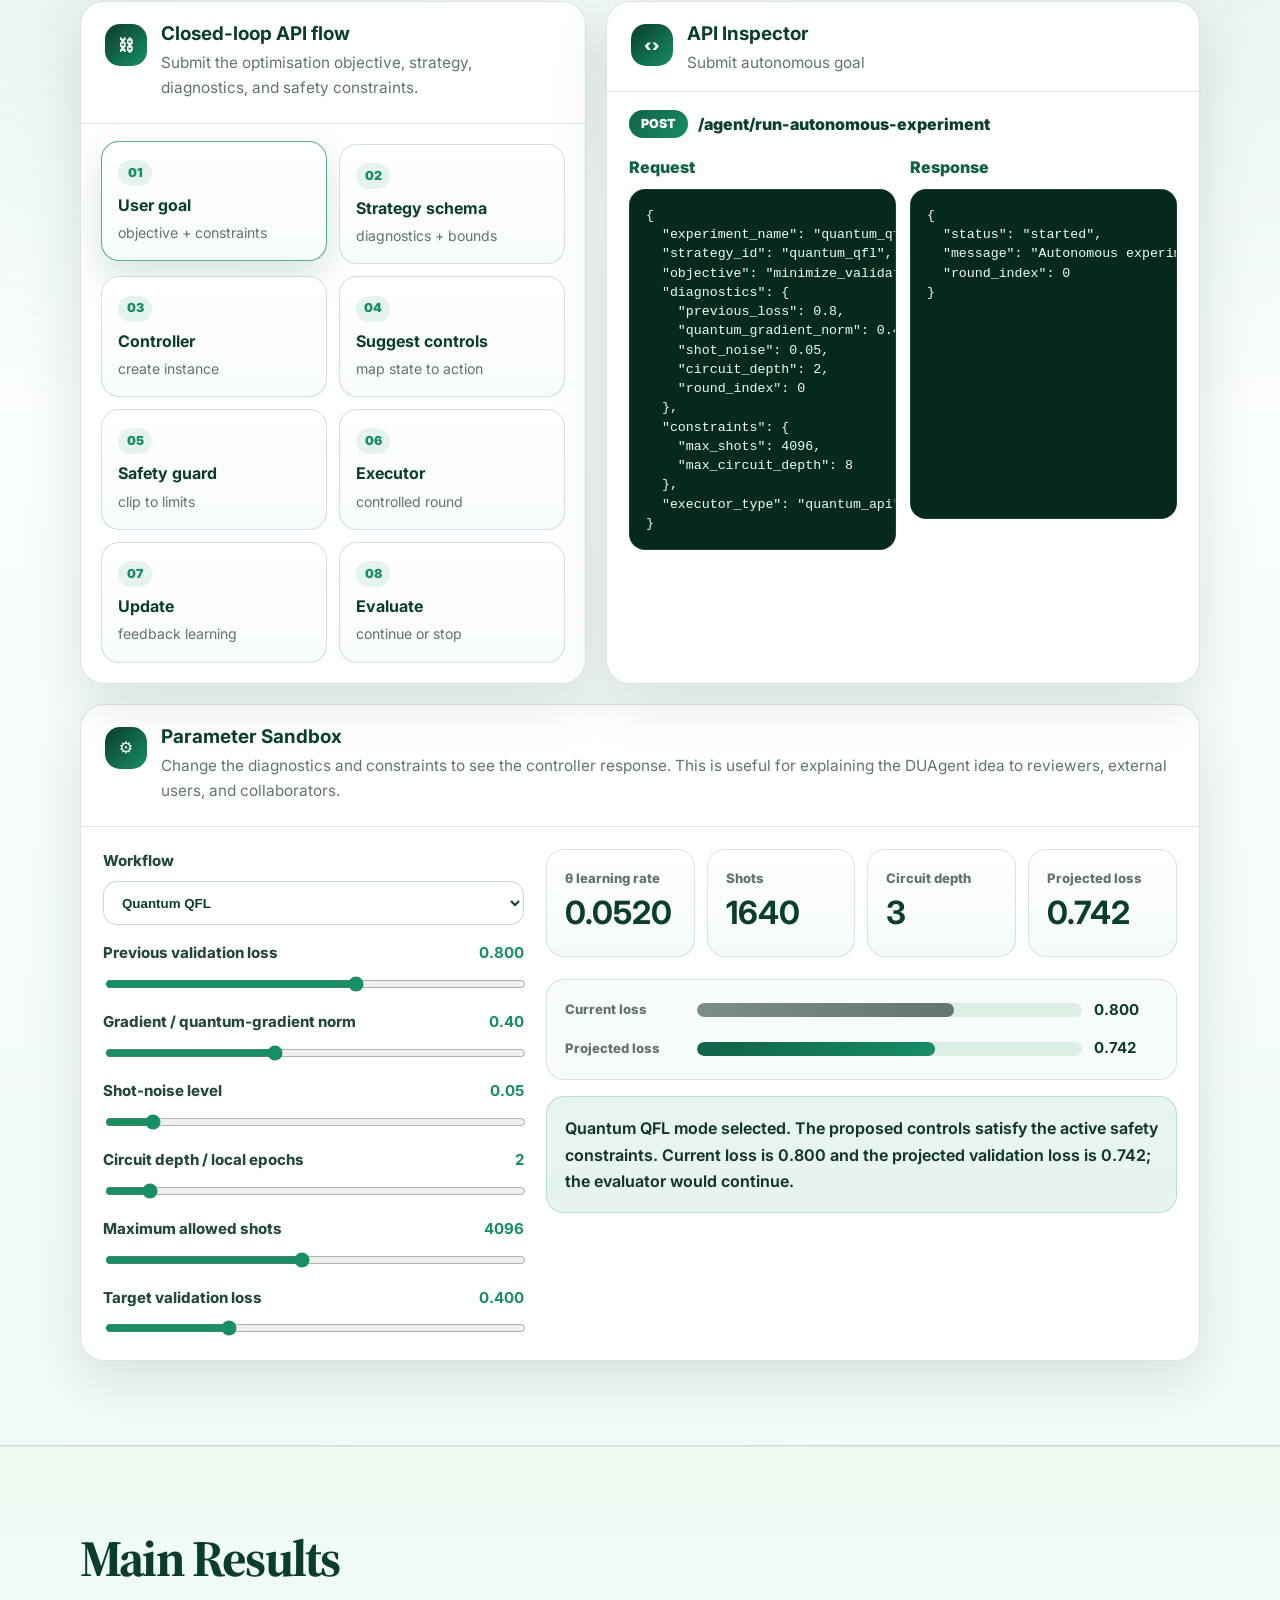
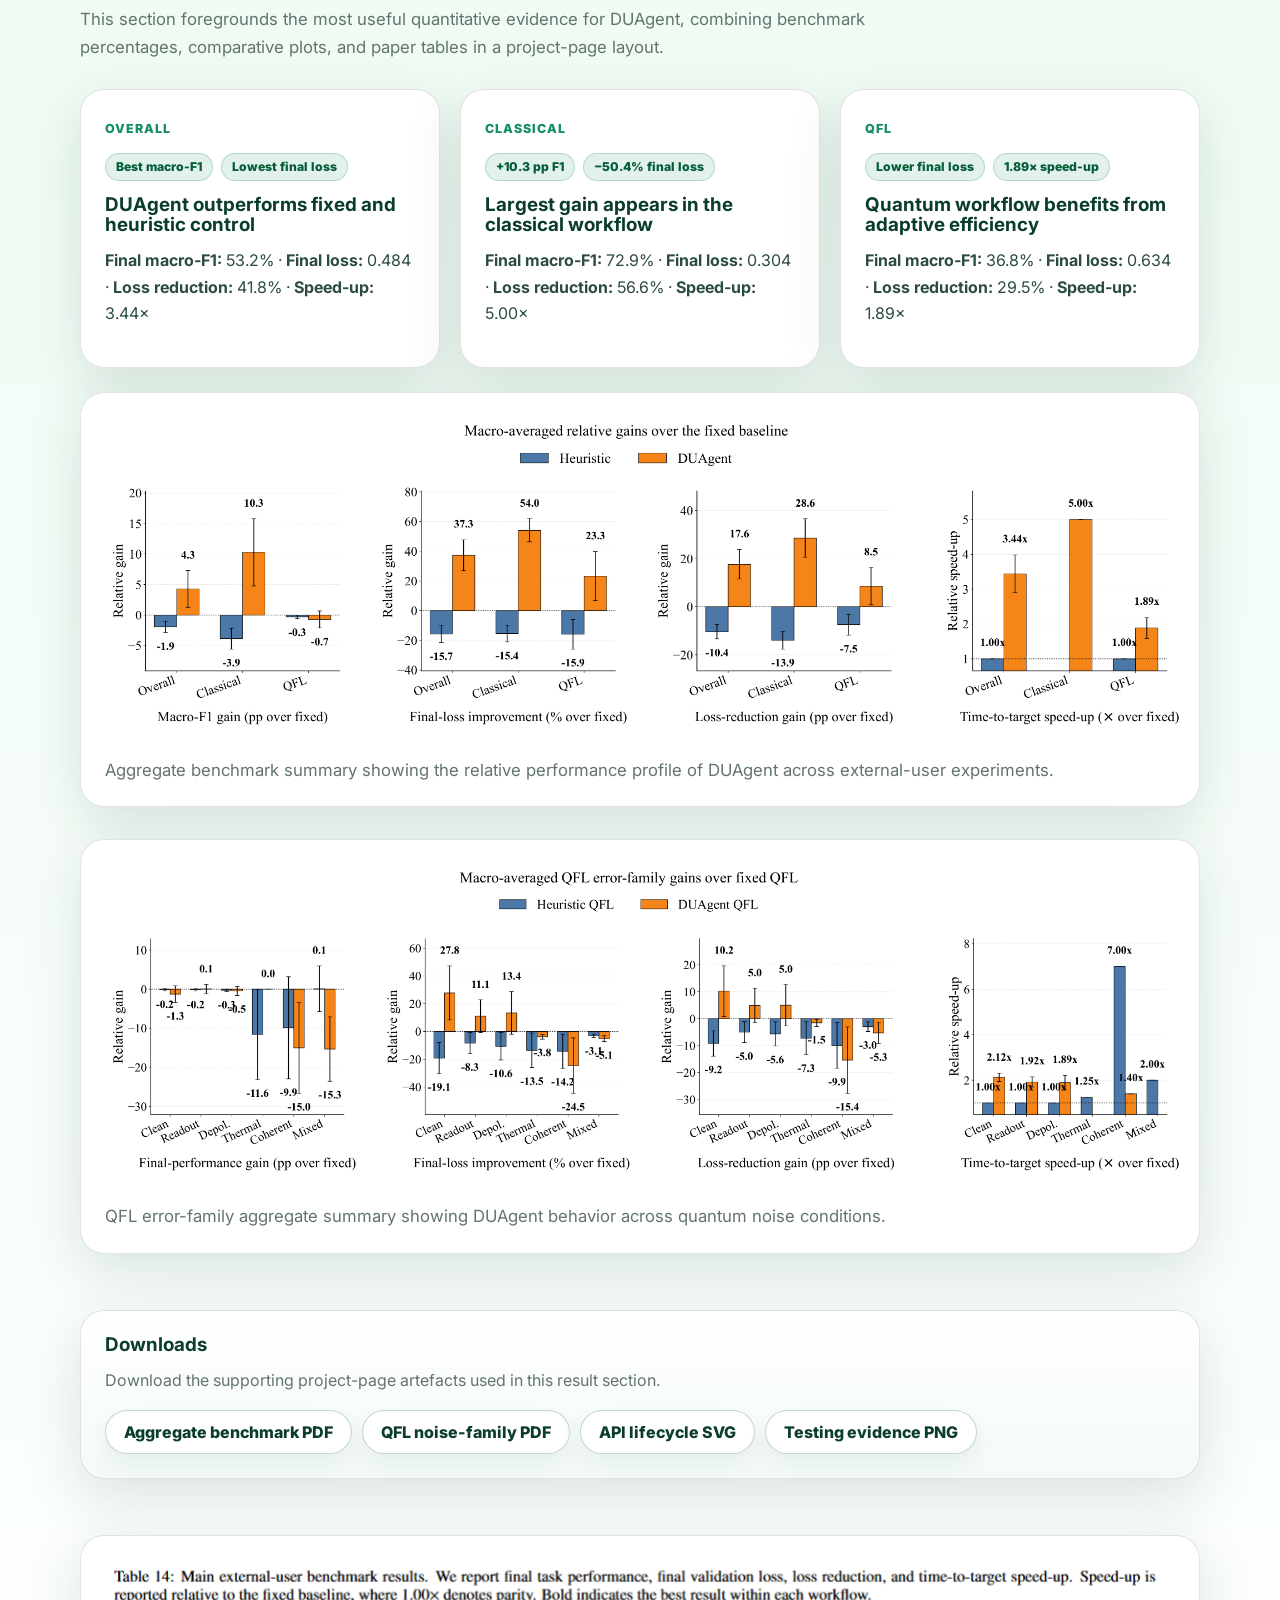
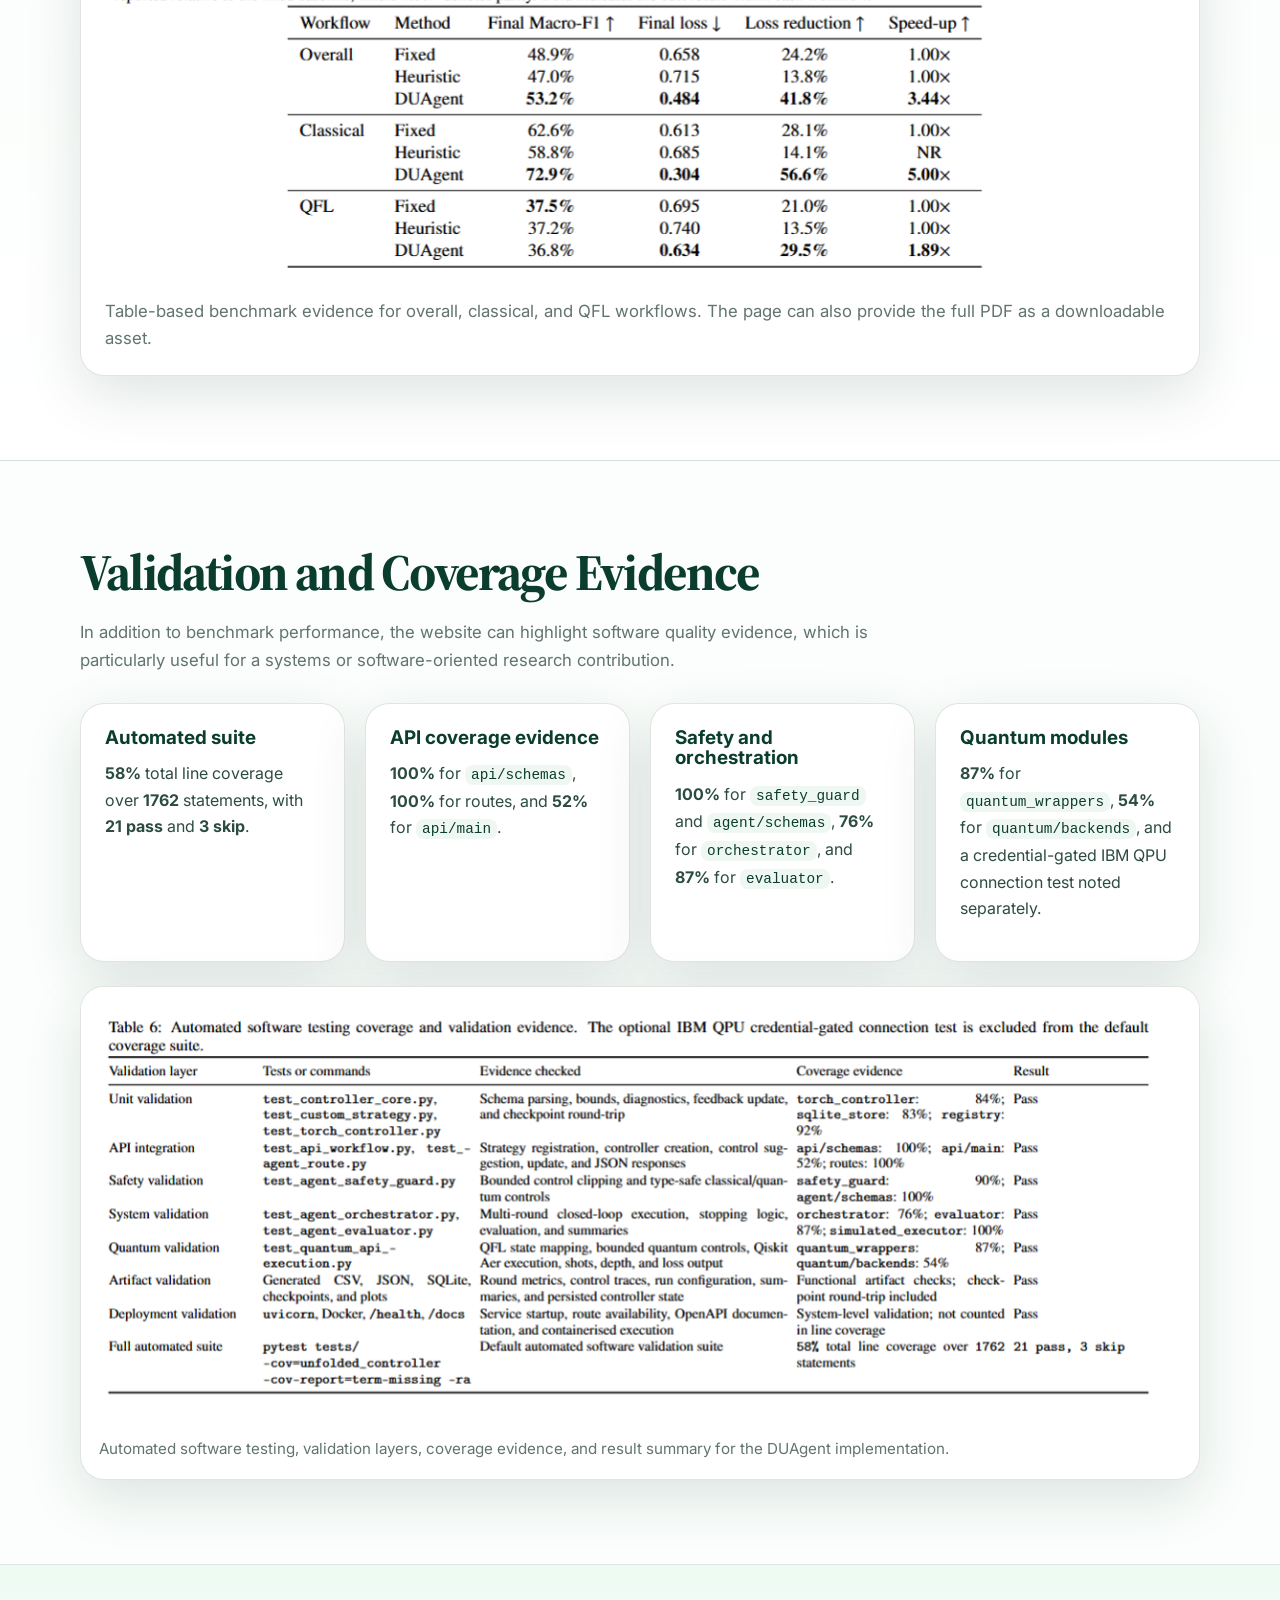
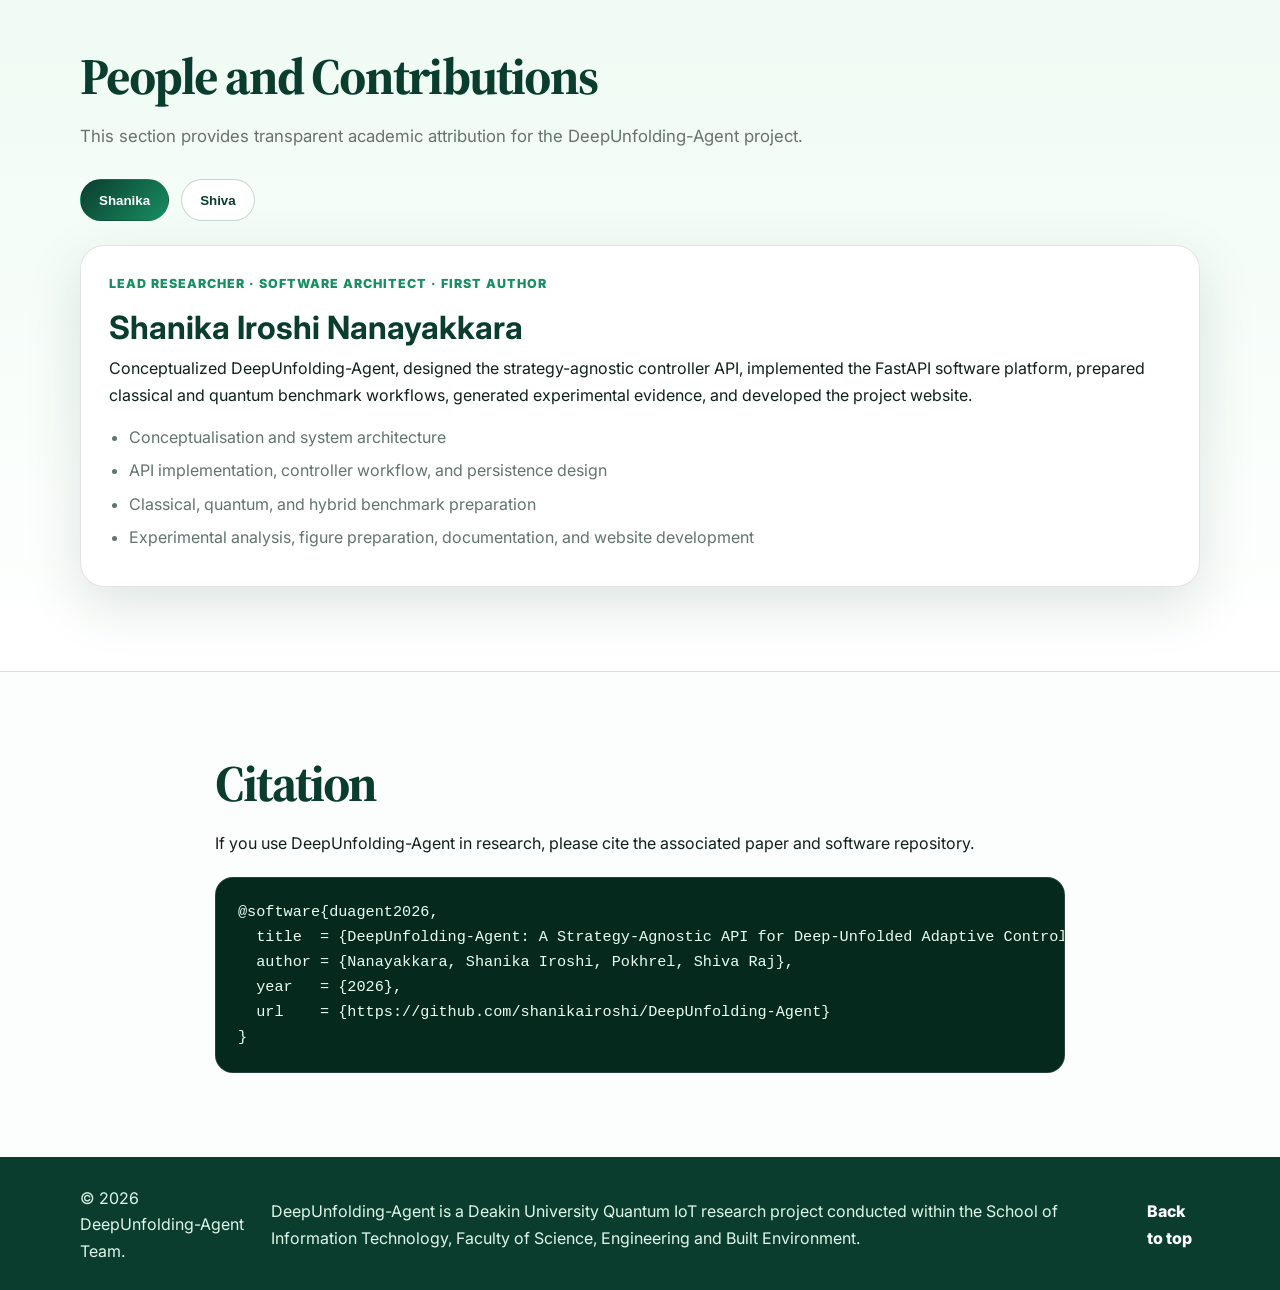
==== commit 2f148488: "Update index.html" ====
--- a/index.html
+++ b/index.html
@@ -37,7 +37,7 @@
     <section class="hero hero-clean" id="top">
   <div class="institution-strip">
     <div class="institution-inner">
-      <img src="assets/logos/deakin-wordmark.svg" alt="Deakin University" />
+      <img src="assets/logos/png-transparent-deakin-university-burwood-student-doctorate-university-of-sydney-logo-text-logo-university.png" alt="Deakin University" />
       <div class="institution-text">
         <strong>Deakin University</strong>
         <span>Faculty of Science, Engineering and Built Environment</span>
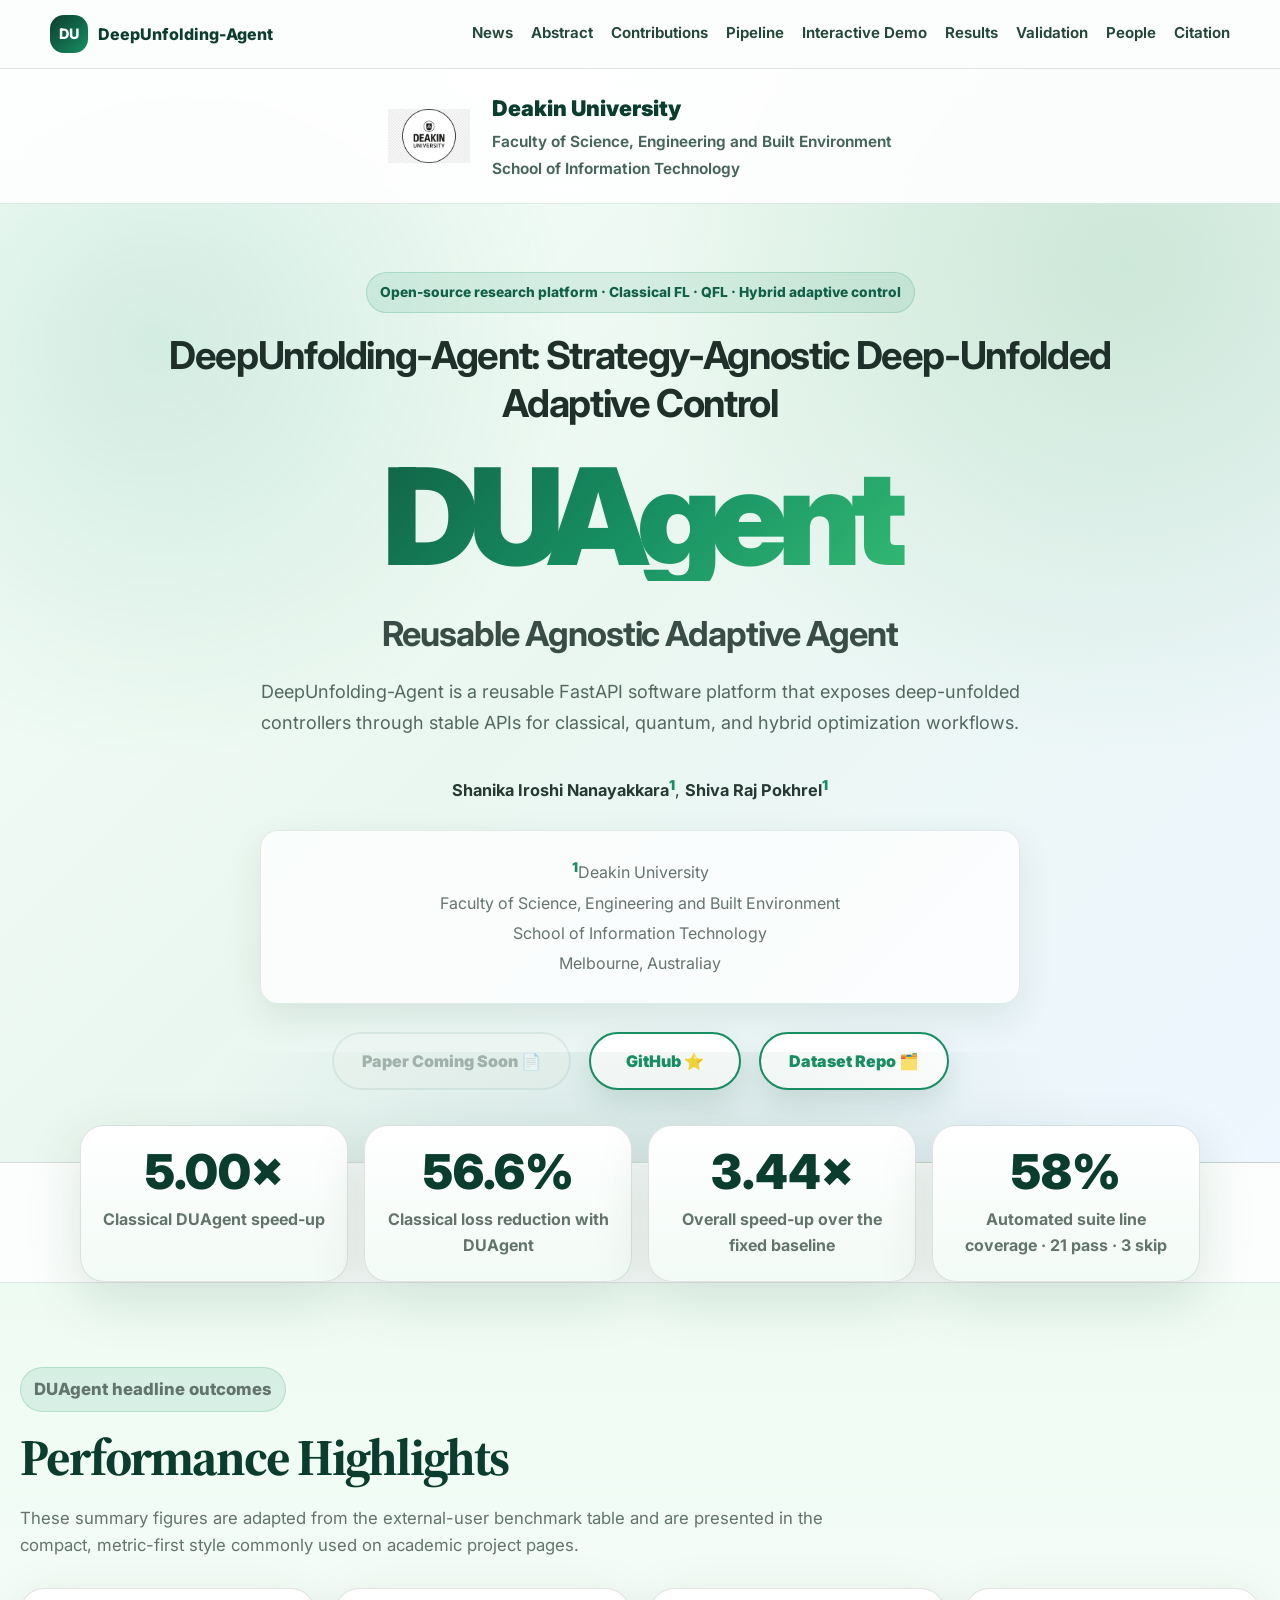
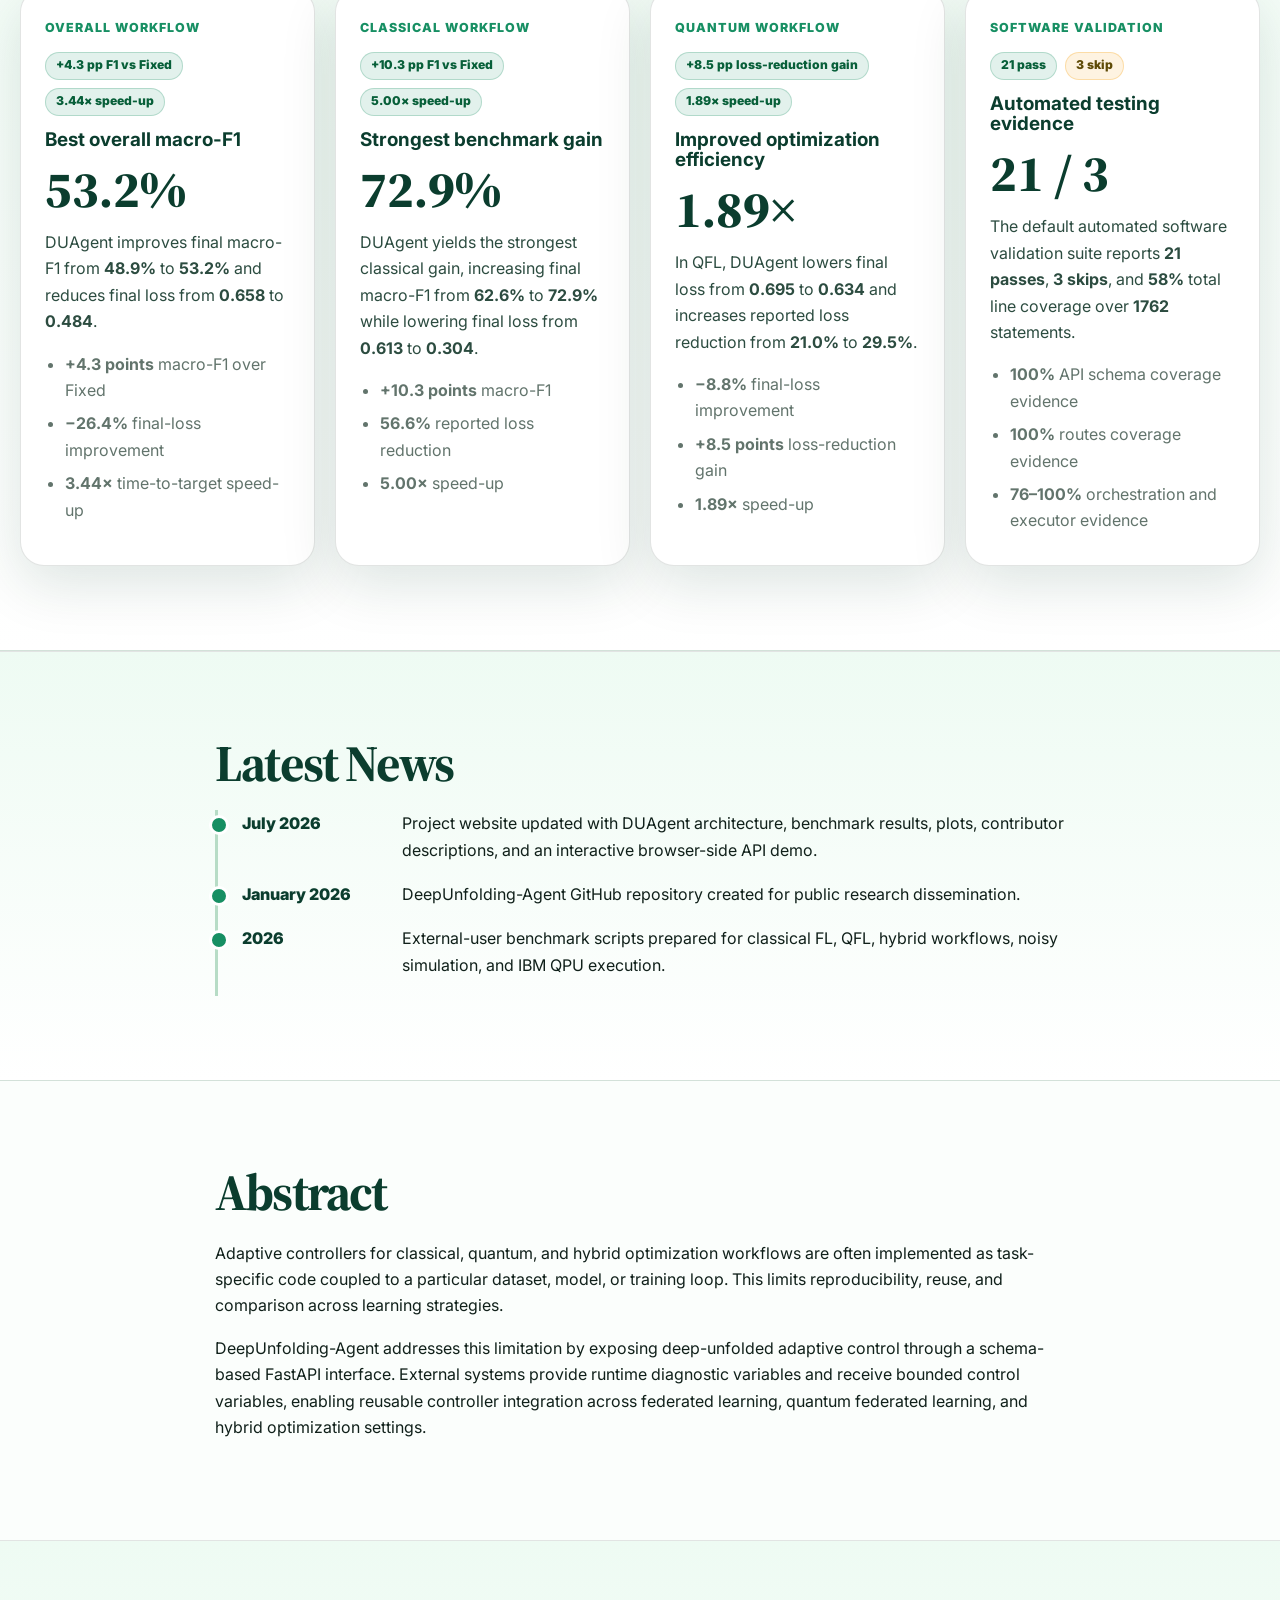
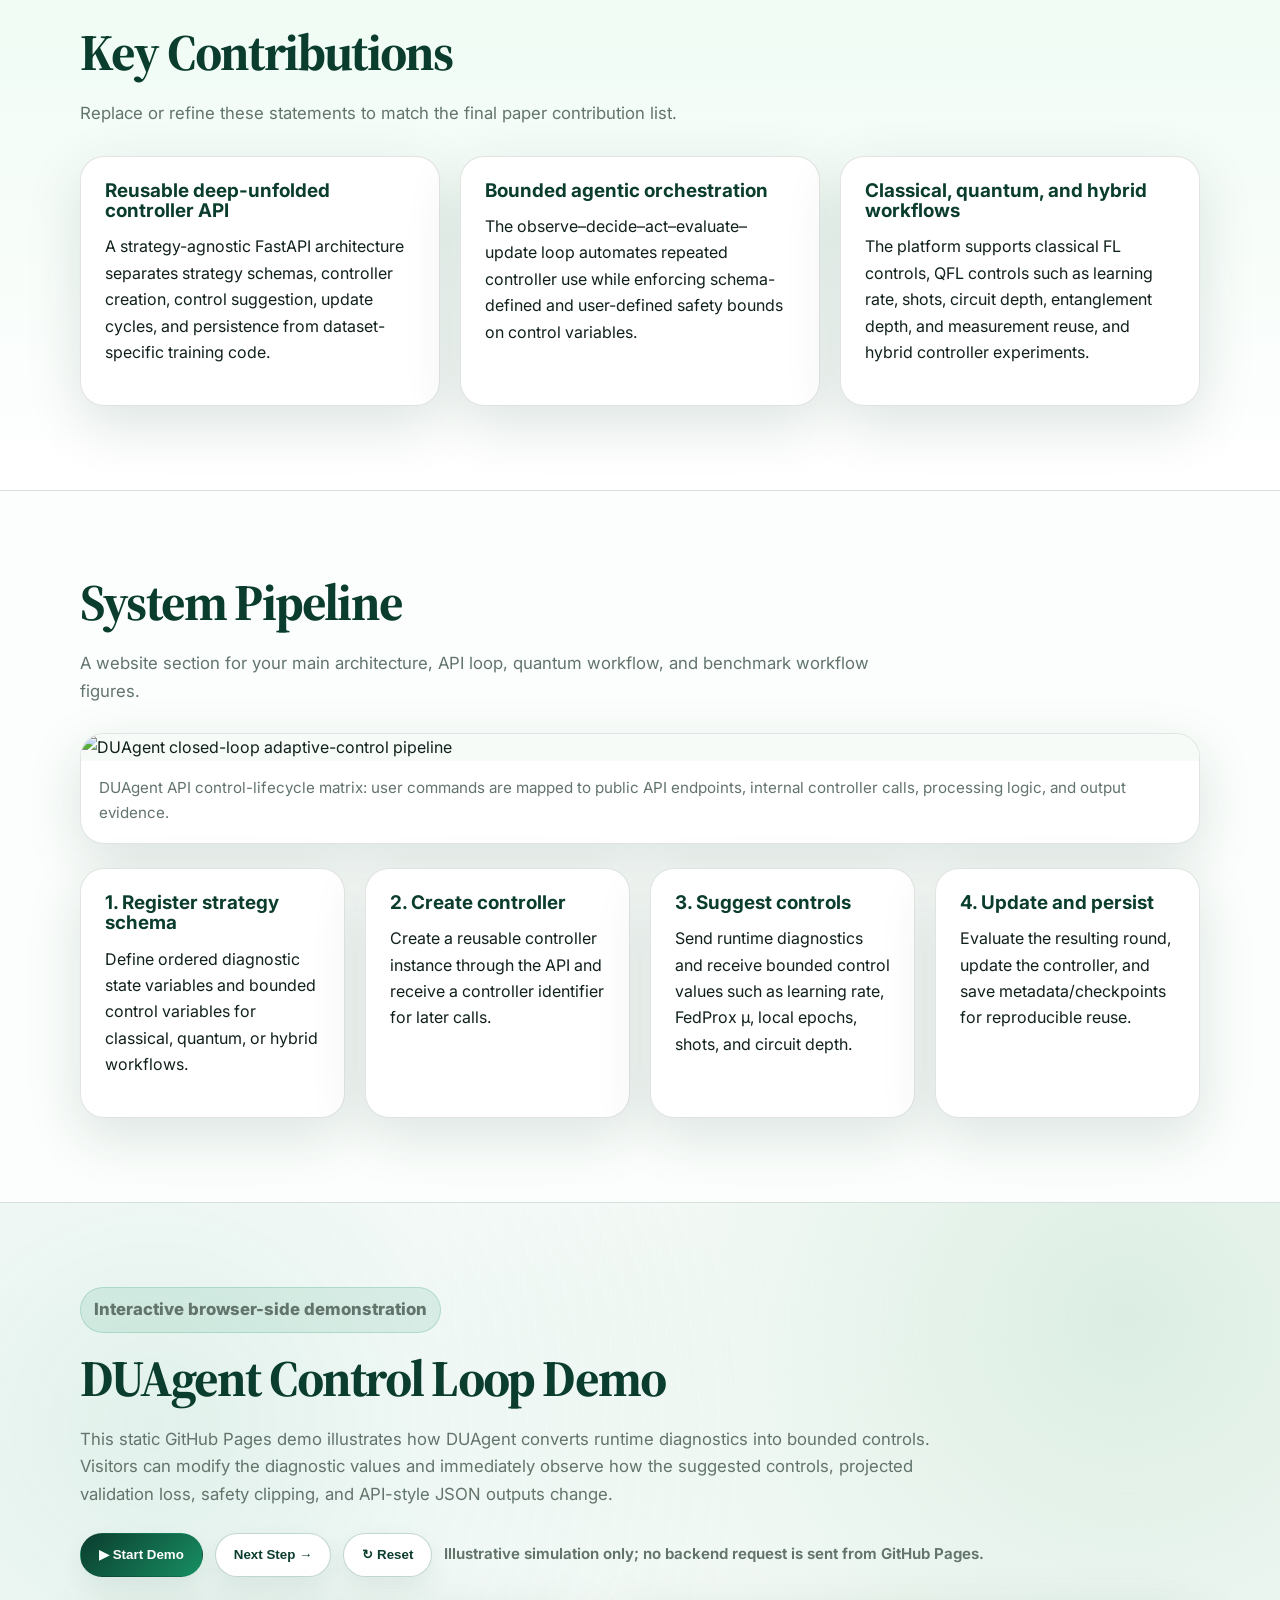
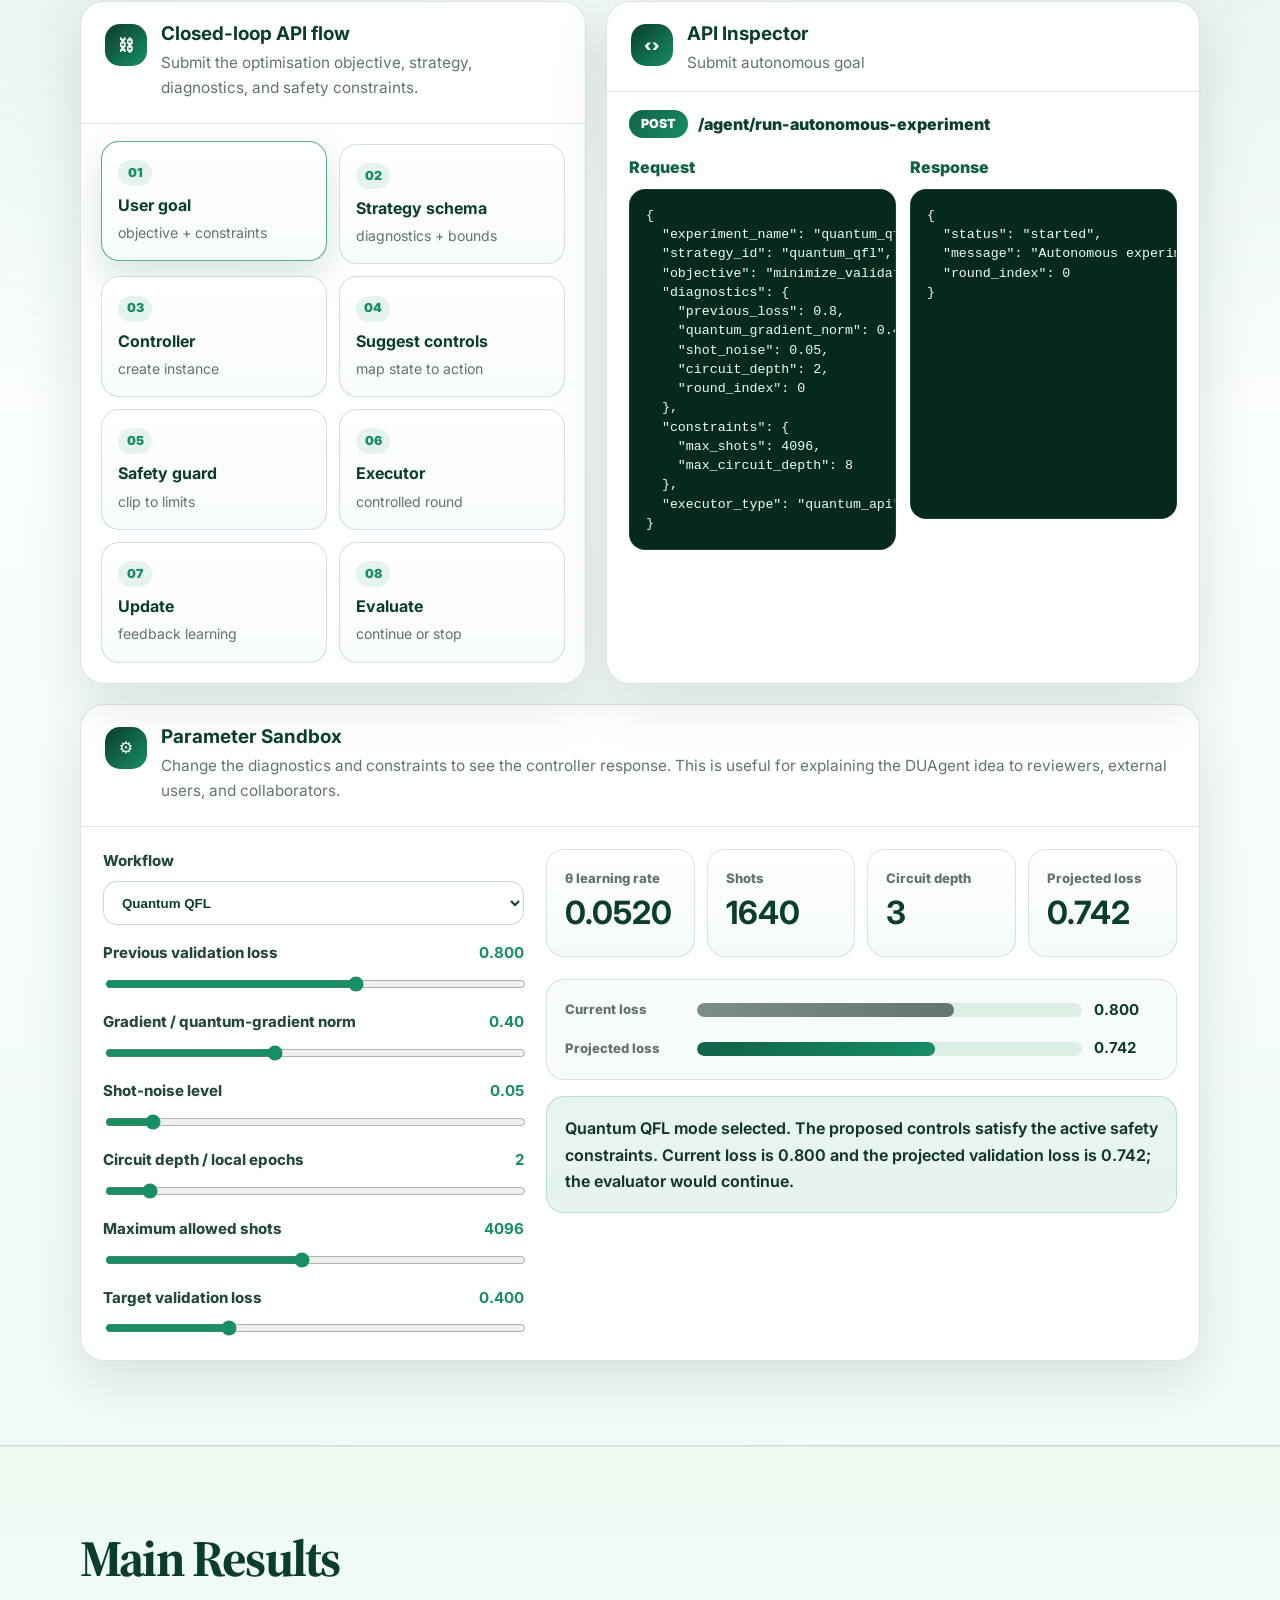
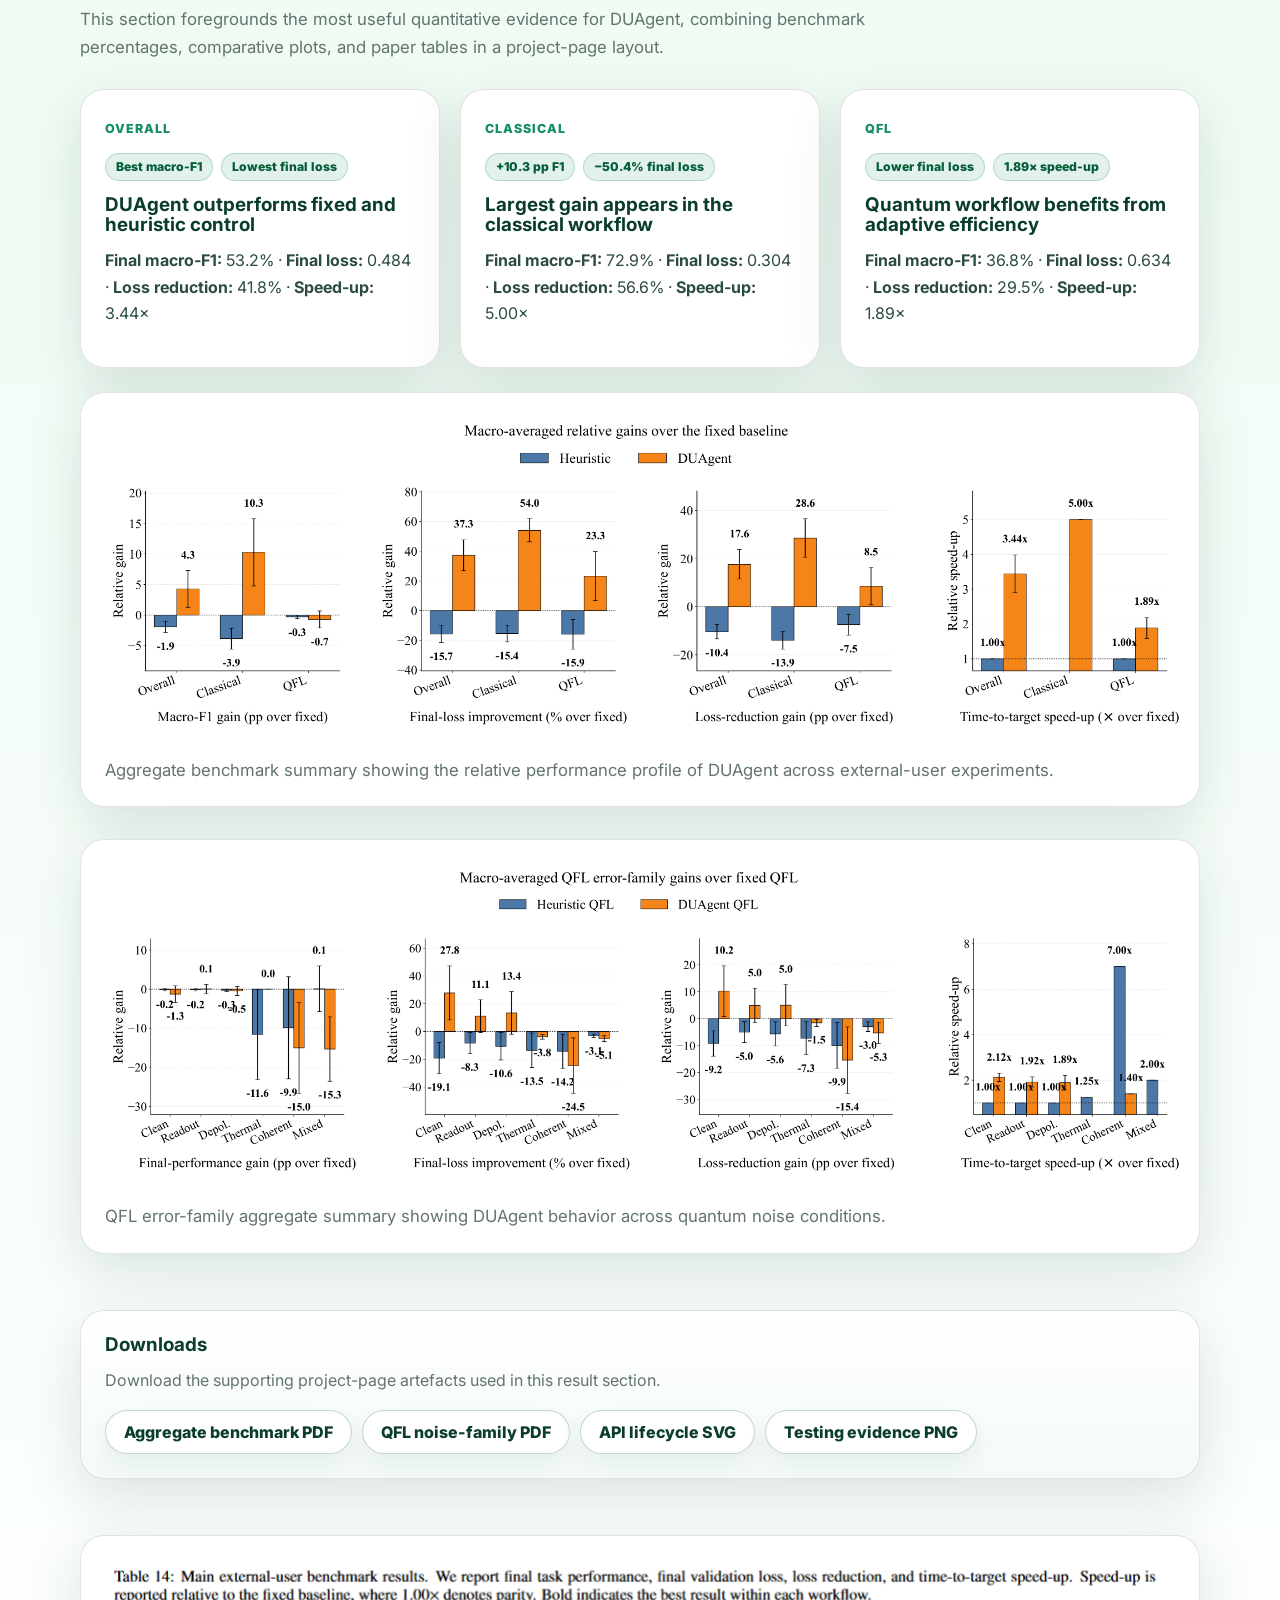
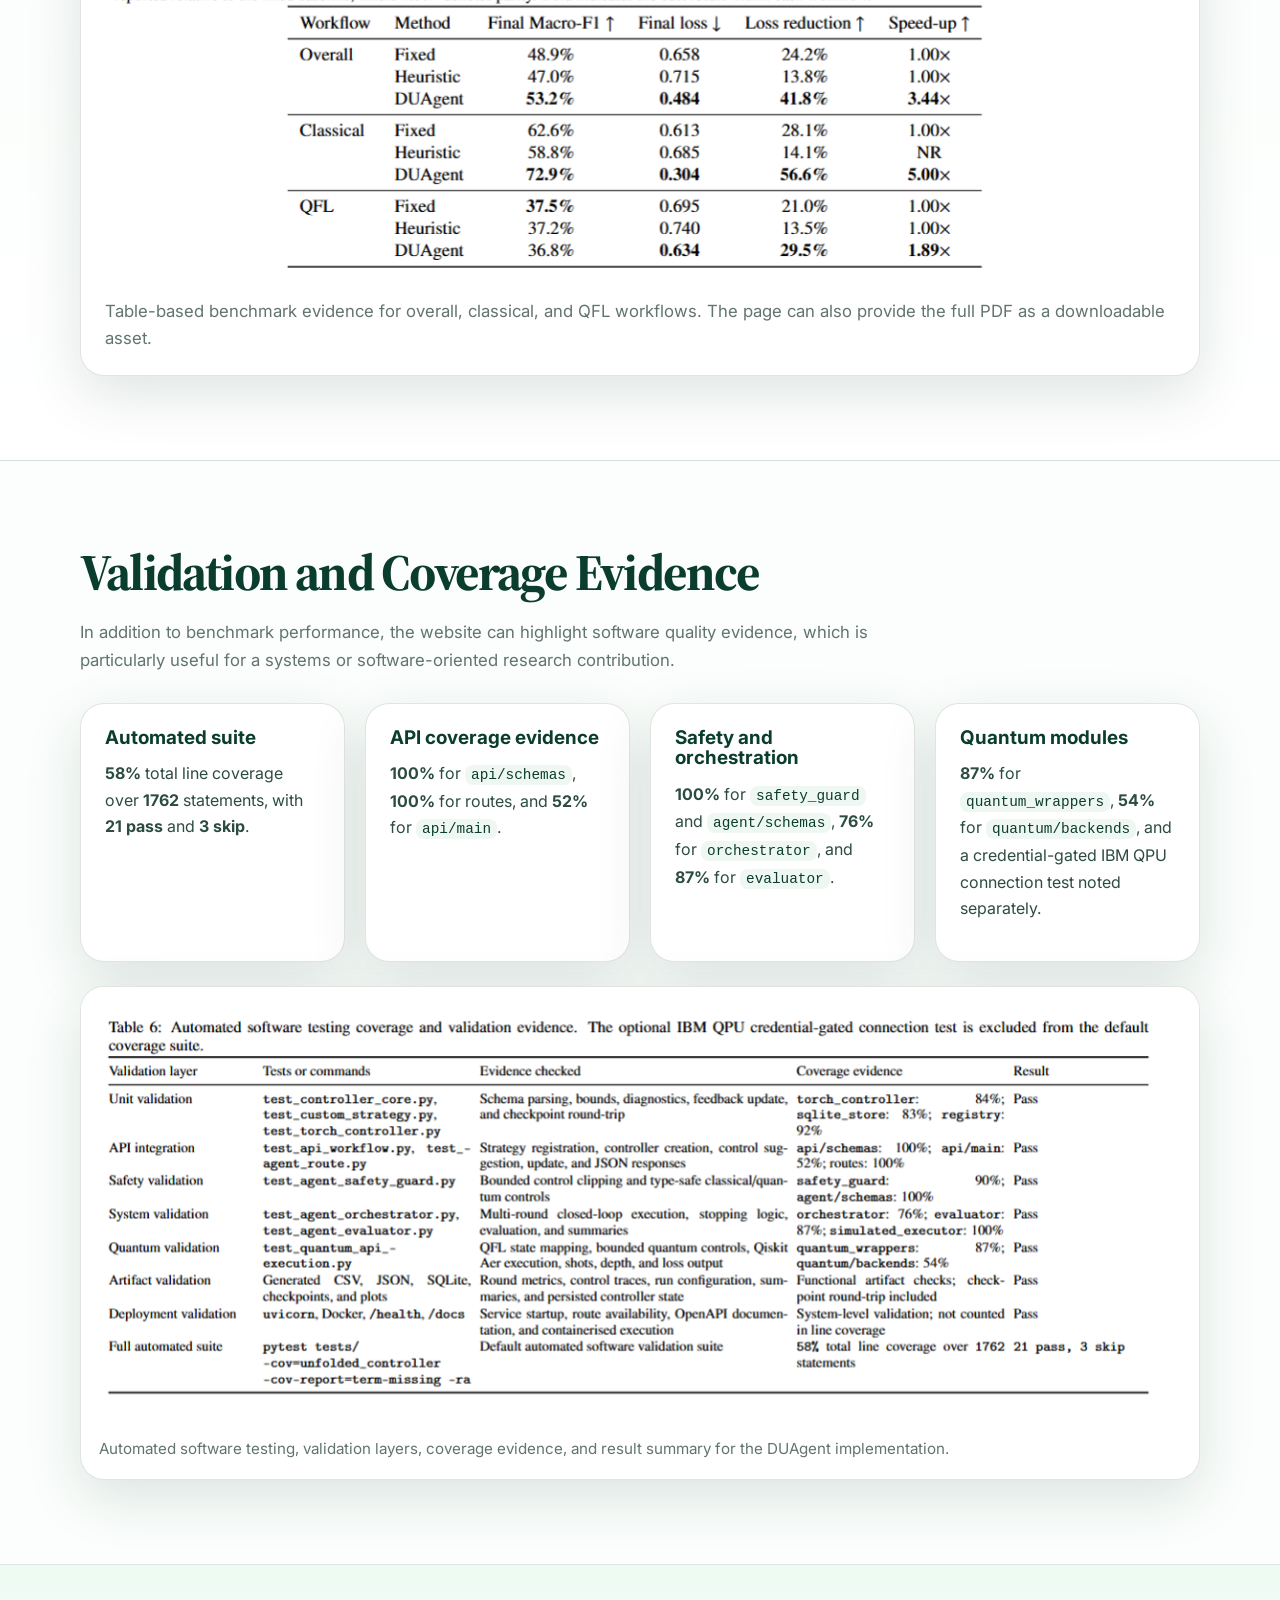
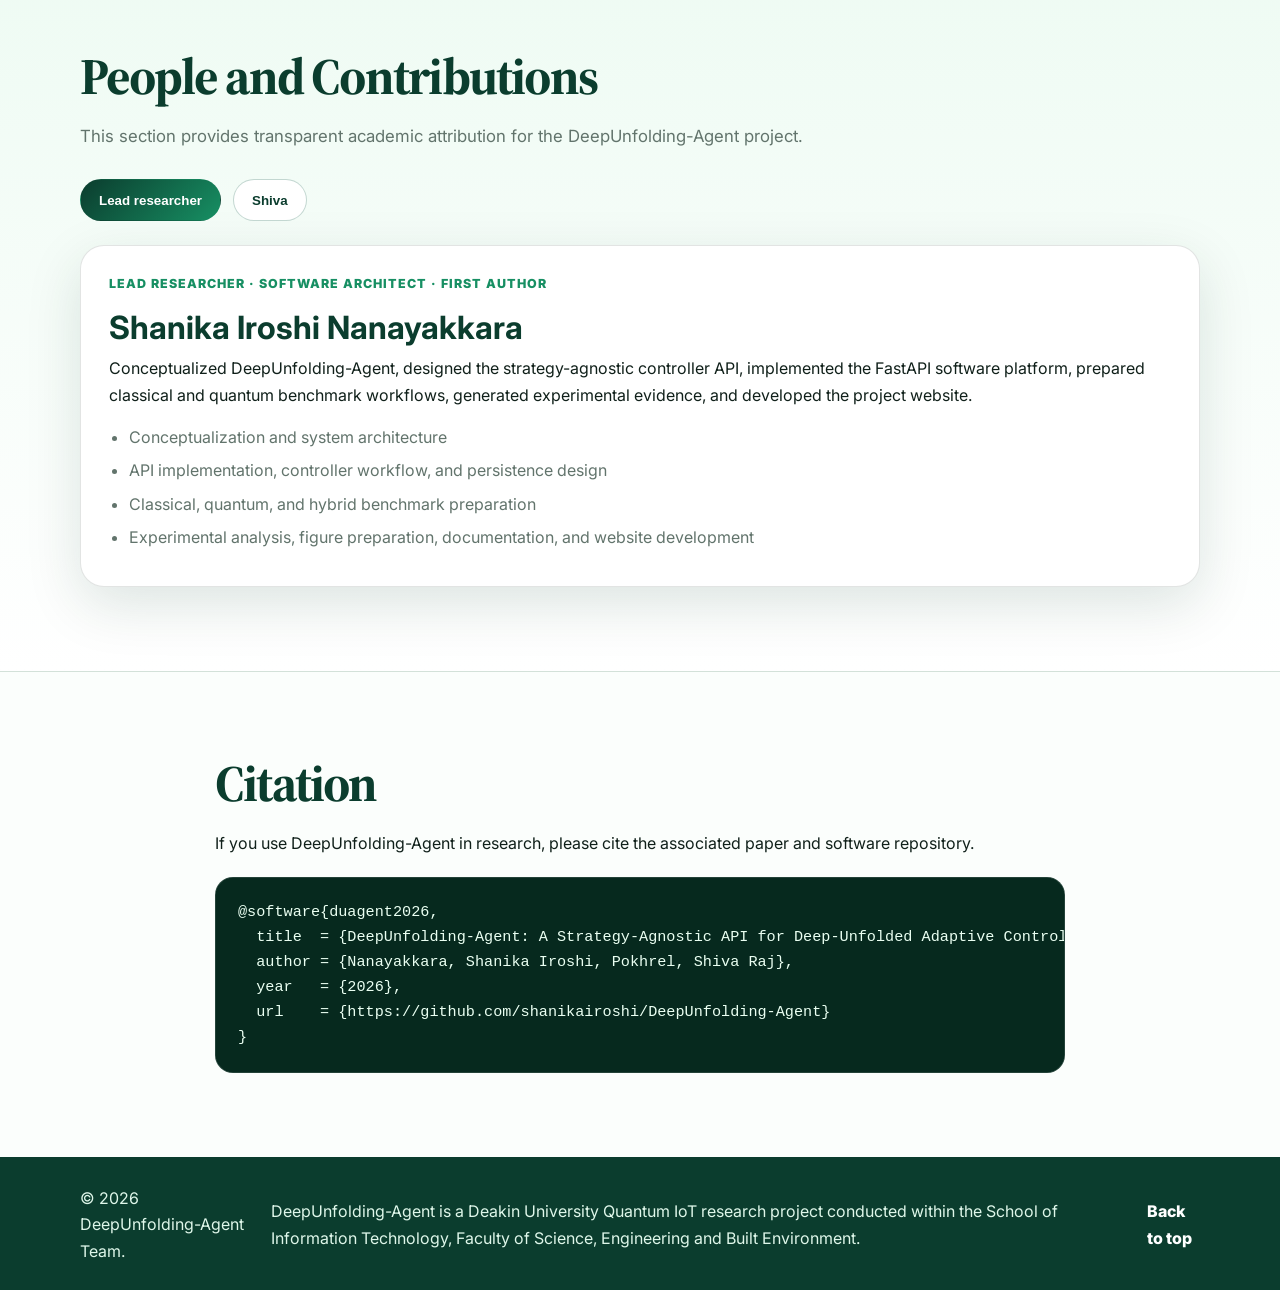
==== commit e1d2e1a8: "Update index.html" ====
--- a/index.html
+++ b/index.html
@@ -508,7 +508,7 @@
     </div>
 
     <div class="people-tabs" role="tablist" aria-label="Contributor descriptions">
-      <button class="person-tab active" type="button" data-person="shanika">Shanika</button>
+      <button class="person-tab active" type="button" data-person="shanika">Lead researcher</button>
       <button class="person-tab" type="button" data-person="shiva">Shiva</button>
     </div>
 
@@ -522,7 +522,7 @@
           generated experimental evidence, and developed the project website.
         </p>
         <ul class="contribution-list">
-          <li>Conceptualisation and system architecture</li>
+          <li>Conceptualization and system architecture</li>
           <li>API implementation, controller workflow, and persistence design</li>
           <li>Classical, quantum, and hybrid benchmark preparation</li>
           <li>Experimental analysis, figure preparation, documentation, and website development</li>
@@ -531,20 +531,32 @@
     </div>
 
     <div class="person-detail" data-person-panel="shiva">
-      <div>
-        <p class="role">Co-supervisor · Research guidance</p>
-        <h3>Shiva Raj Pokhrel</h3>
-        <p>
-          Provided research supervision, technical feedback, manuscript review, and academic guidance
-          for the development and presentation of the DeepUnfolding-Agent project.
-        </p>
-        <ul class="contribution-list">
-          <li>Research supervision and technical feedback</li>
-          <li>Review of system framing, experimental design, and result presentation</li>
-          <li>Manuscript and thesis-related guidance</li>
-        </ul>
-      </div>
-    </div>
+  <div>
+    <p class="role">Supervisor · Research leader · Quantum and mobile computing</p>
+    <h3>Shiva Raj Pokhrel</h3>
+
+    <p>
+      Dr. Shiva Raj Pokhrel is a research leader at Deakin University, Australia, with expertise
+      in mobile computing, quantum technologies, distributed quantum systems, quantum machine learning,
+      federated learning, semantic communication, 6G networks, IoT, and cyber-physical systems.
+      His research connects theoretical and applied perspectives across distributed computing,
+      quantum experimentation, cloud/HPC environments, and intelligent networked systems.
+    </p>
+
+    <p>
+      He has held research and engineering roles across academia and industry, including experience
+      as a Research Fellow at the University of Melbourne and as a system engineer. He is recognized
+      for contributions to mobile computing, quantum communication, distributed quantum computing,
+      and machine-learning-enabled network systems.
+    </p>
+
+    <ul class="contribution-list">
+      <li>Provided research supervision and technical guidance for the DUAgent project</li>
+      <li>Advised on quantum machine learning, distributed systems, federated learning, and experimental framing</li>
+      <li>Supported manuscript development, research positioning, and academic presentation</li>
+    </ul>
+  </div>
+</div>
   </div>
 </section>
 
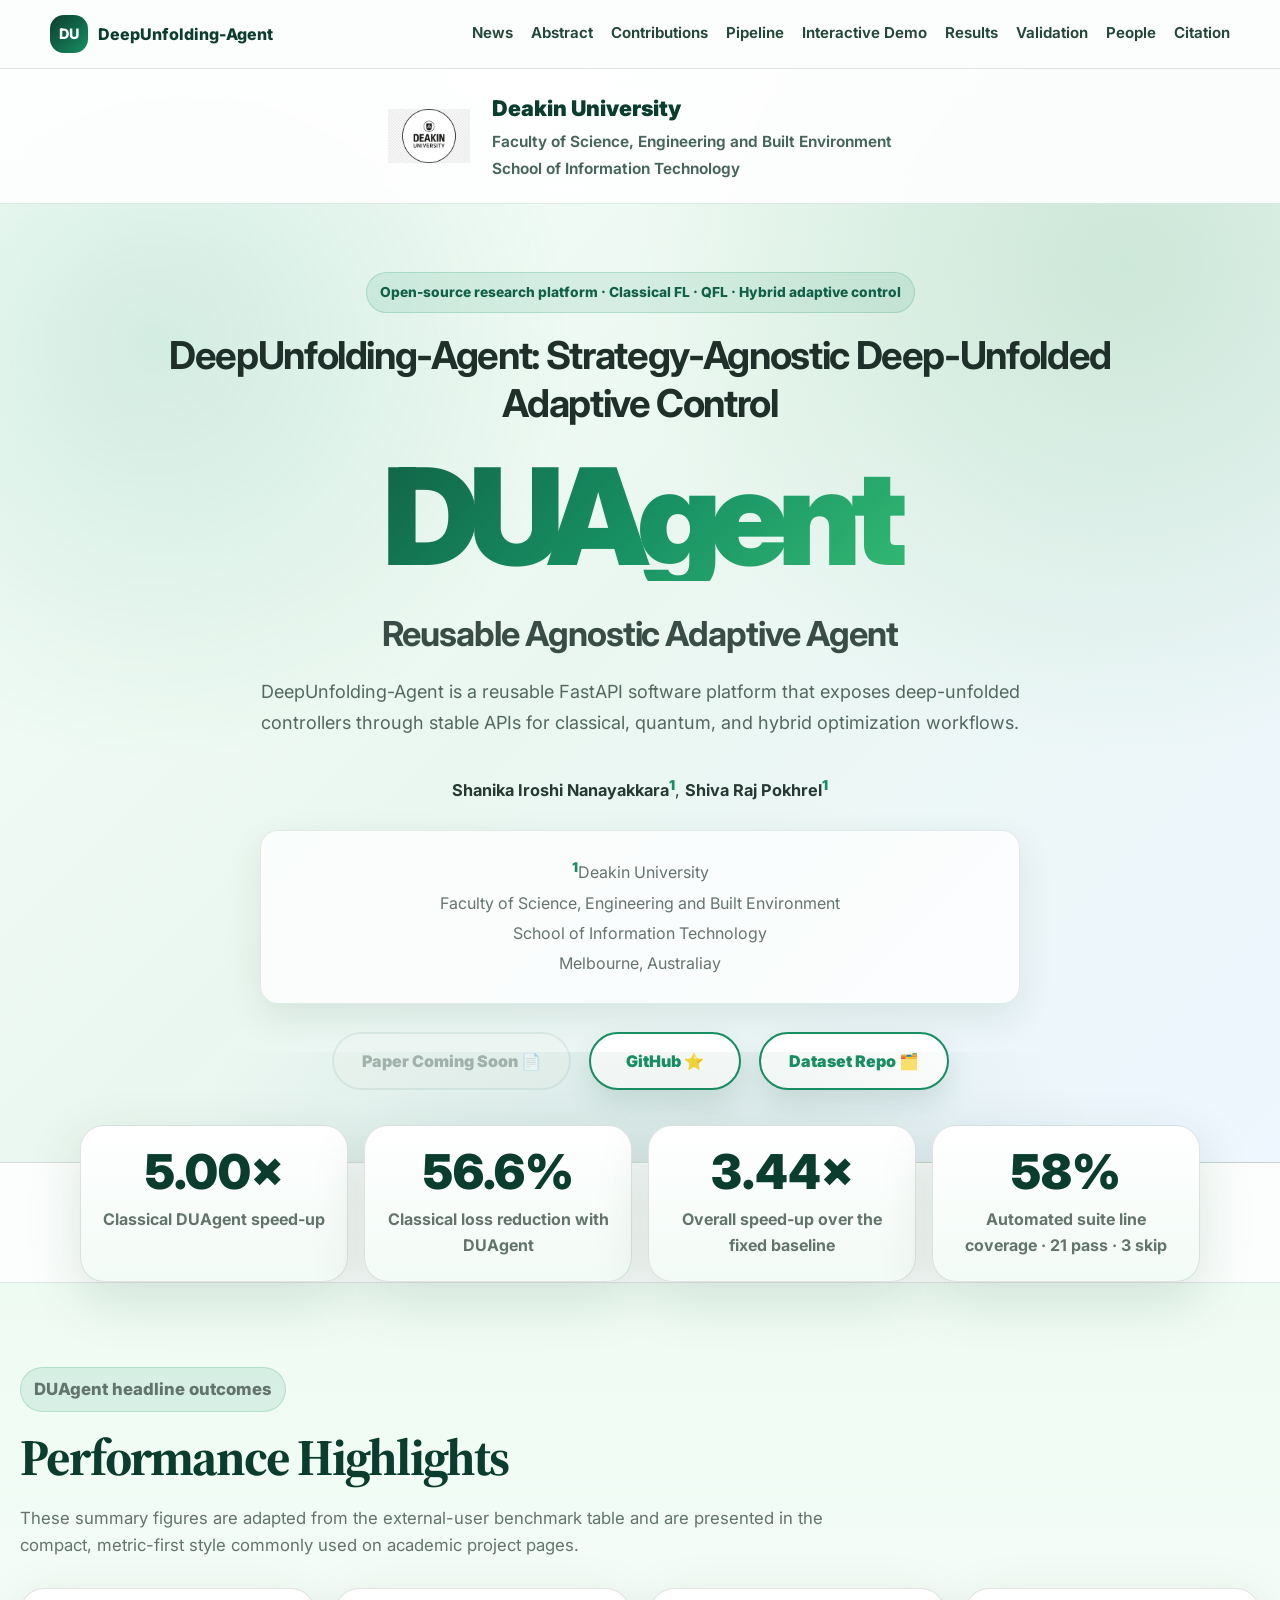
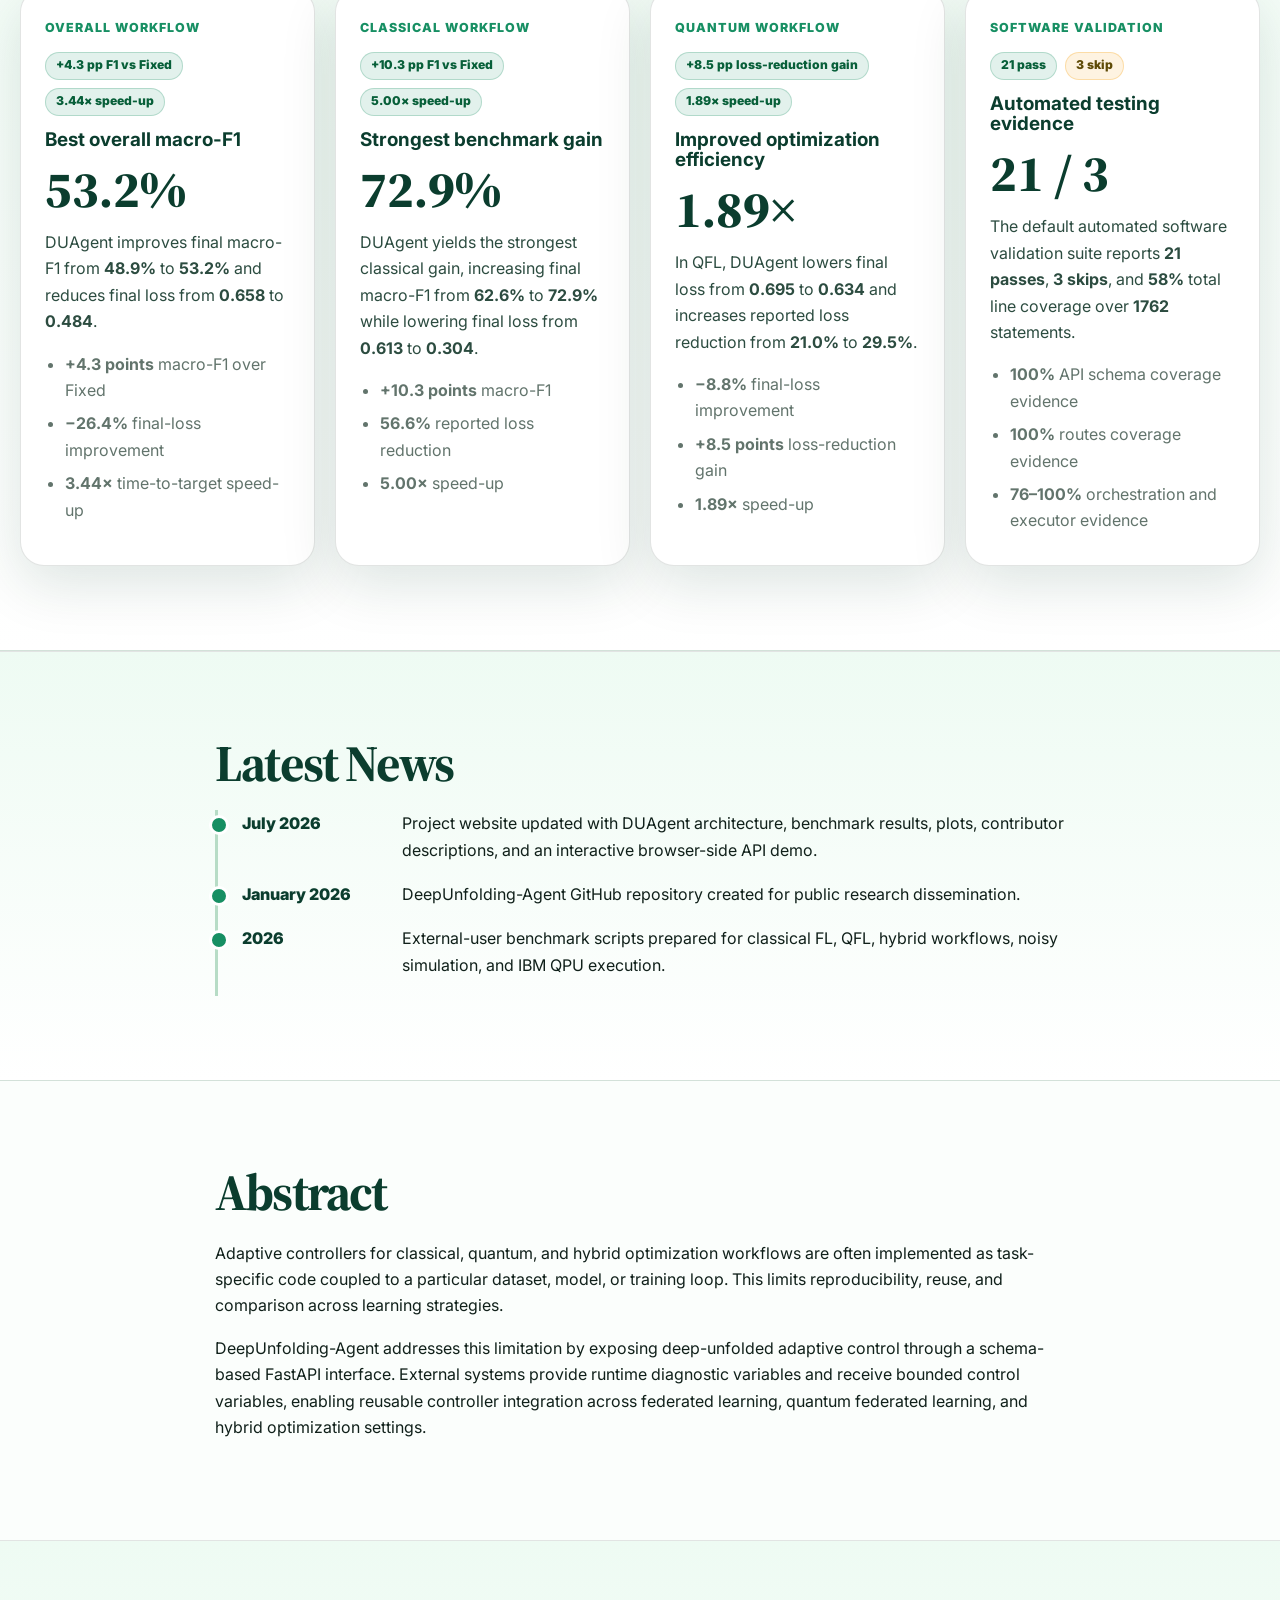
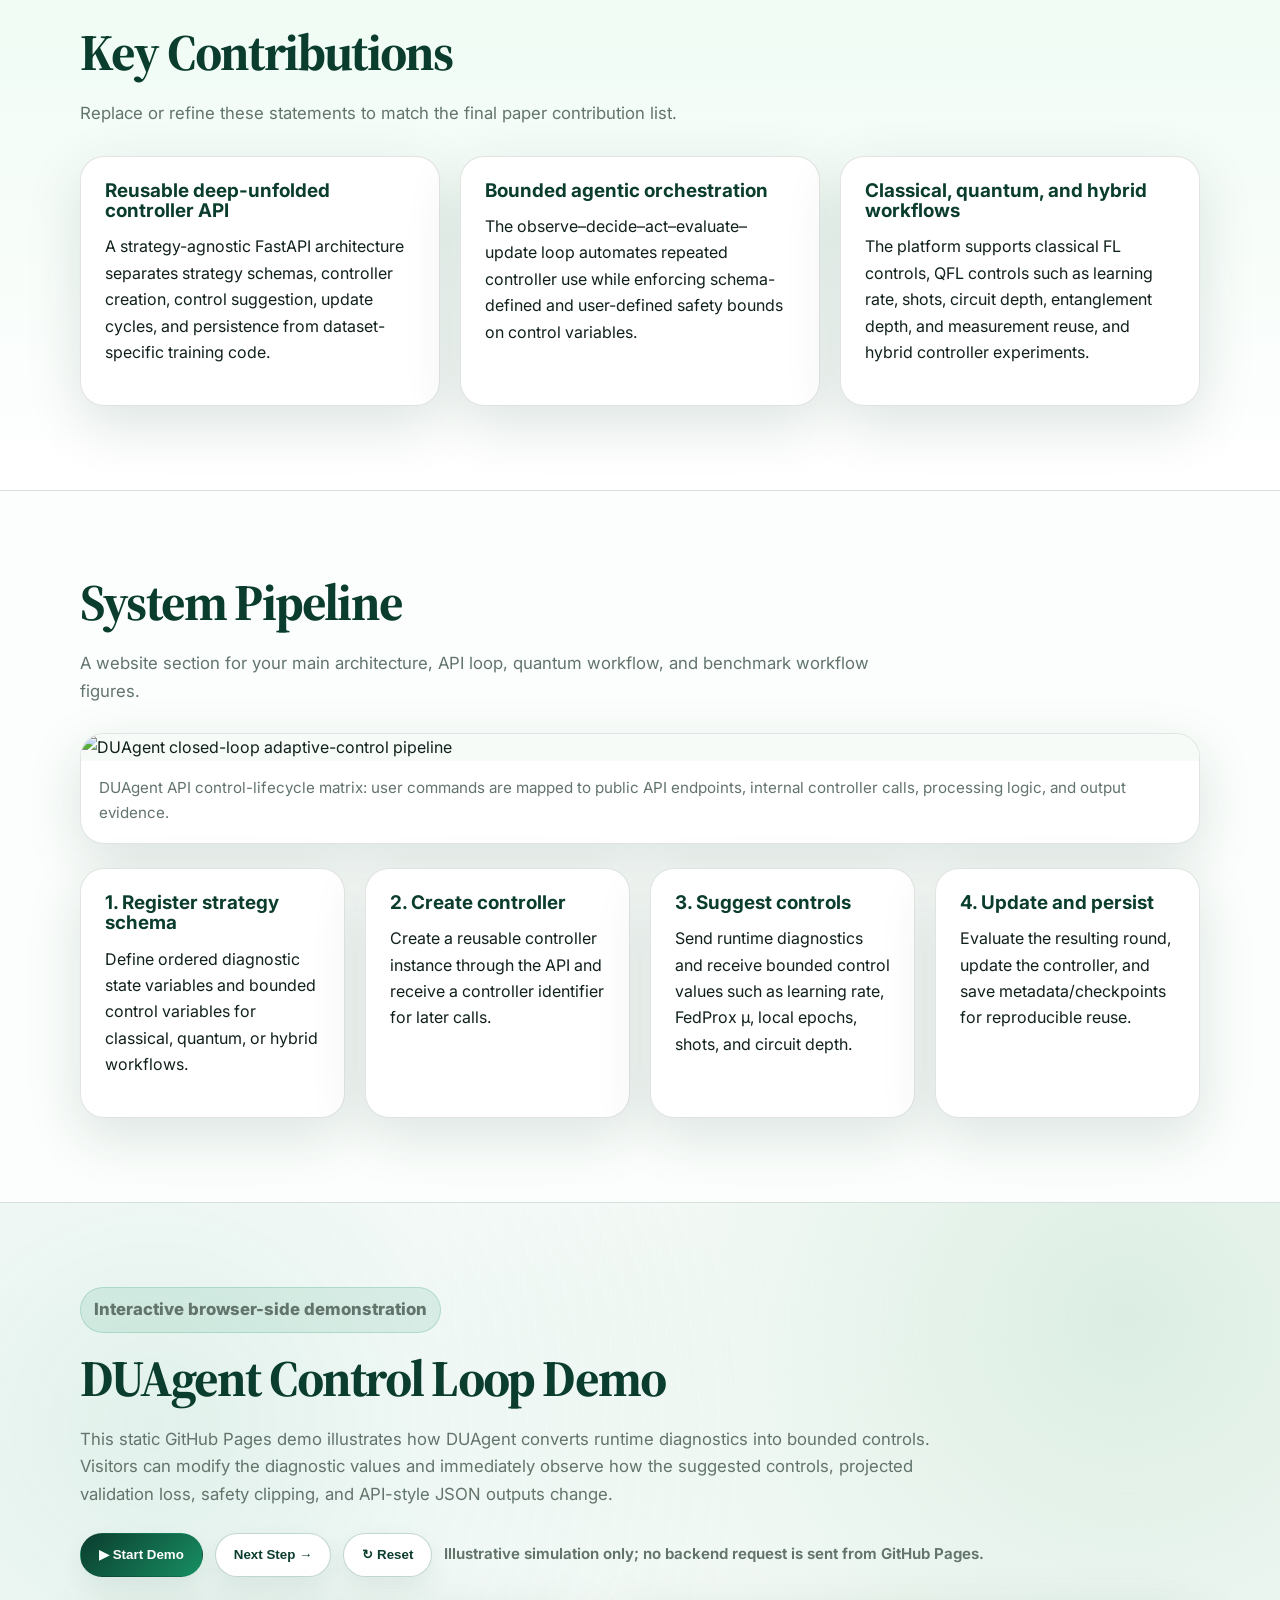
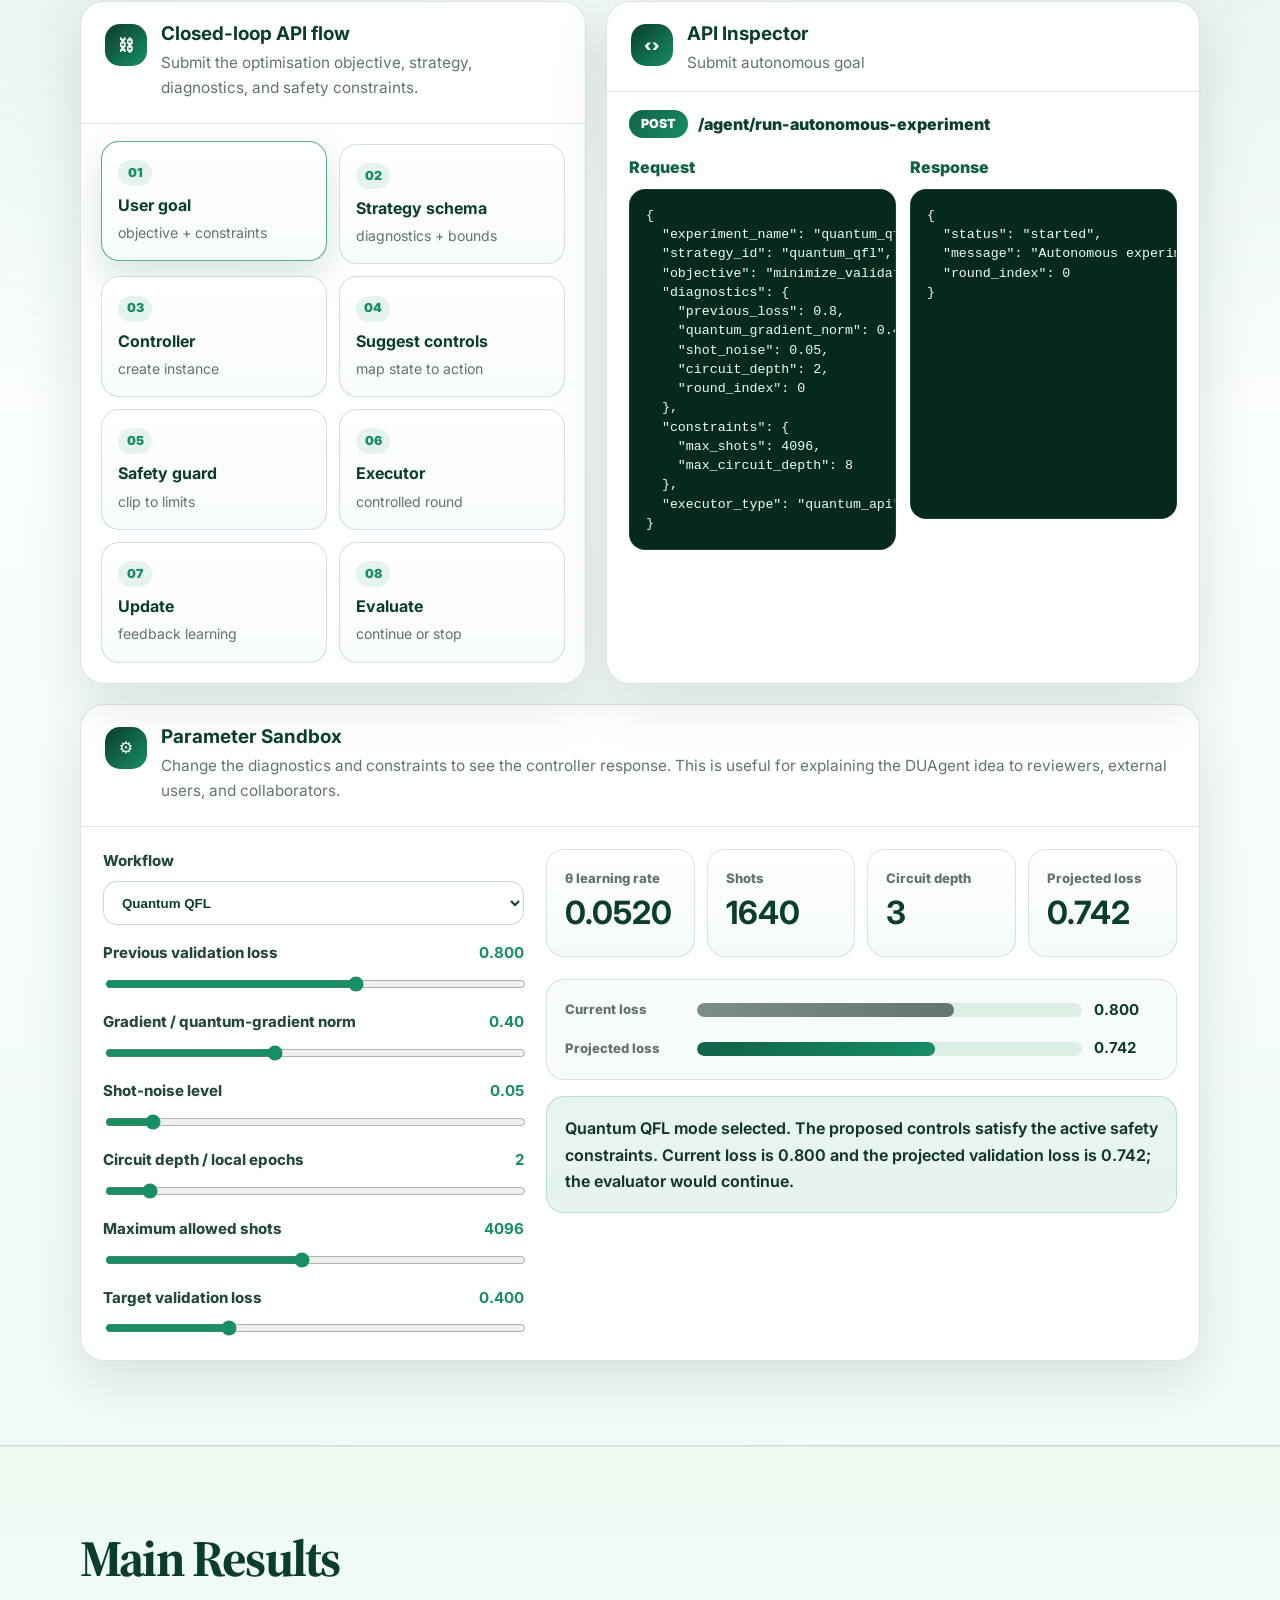
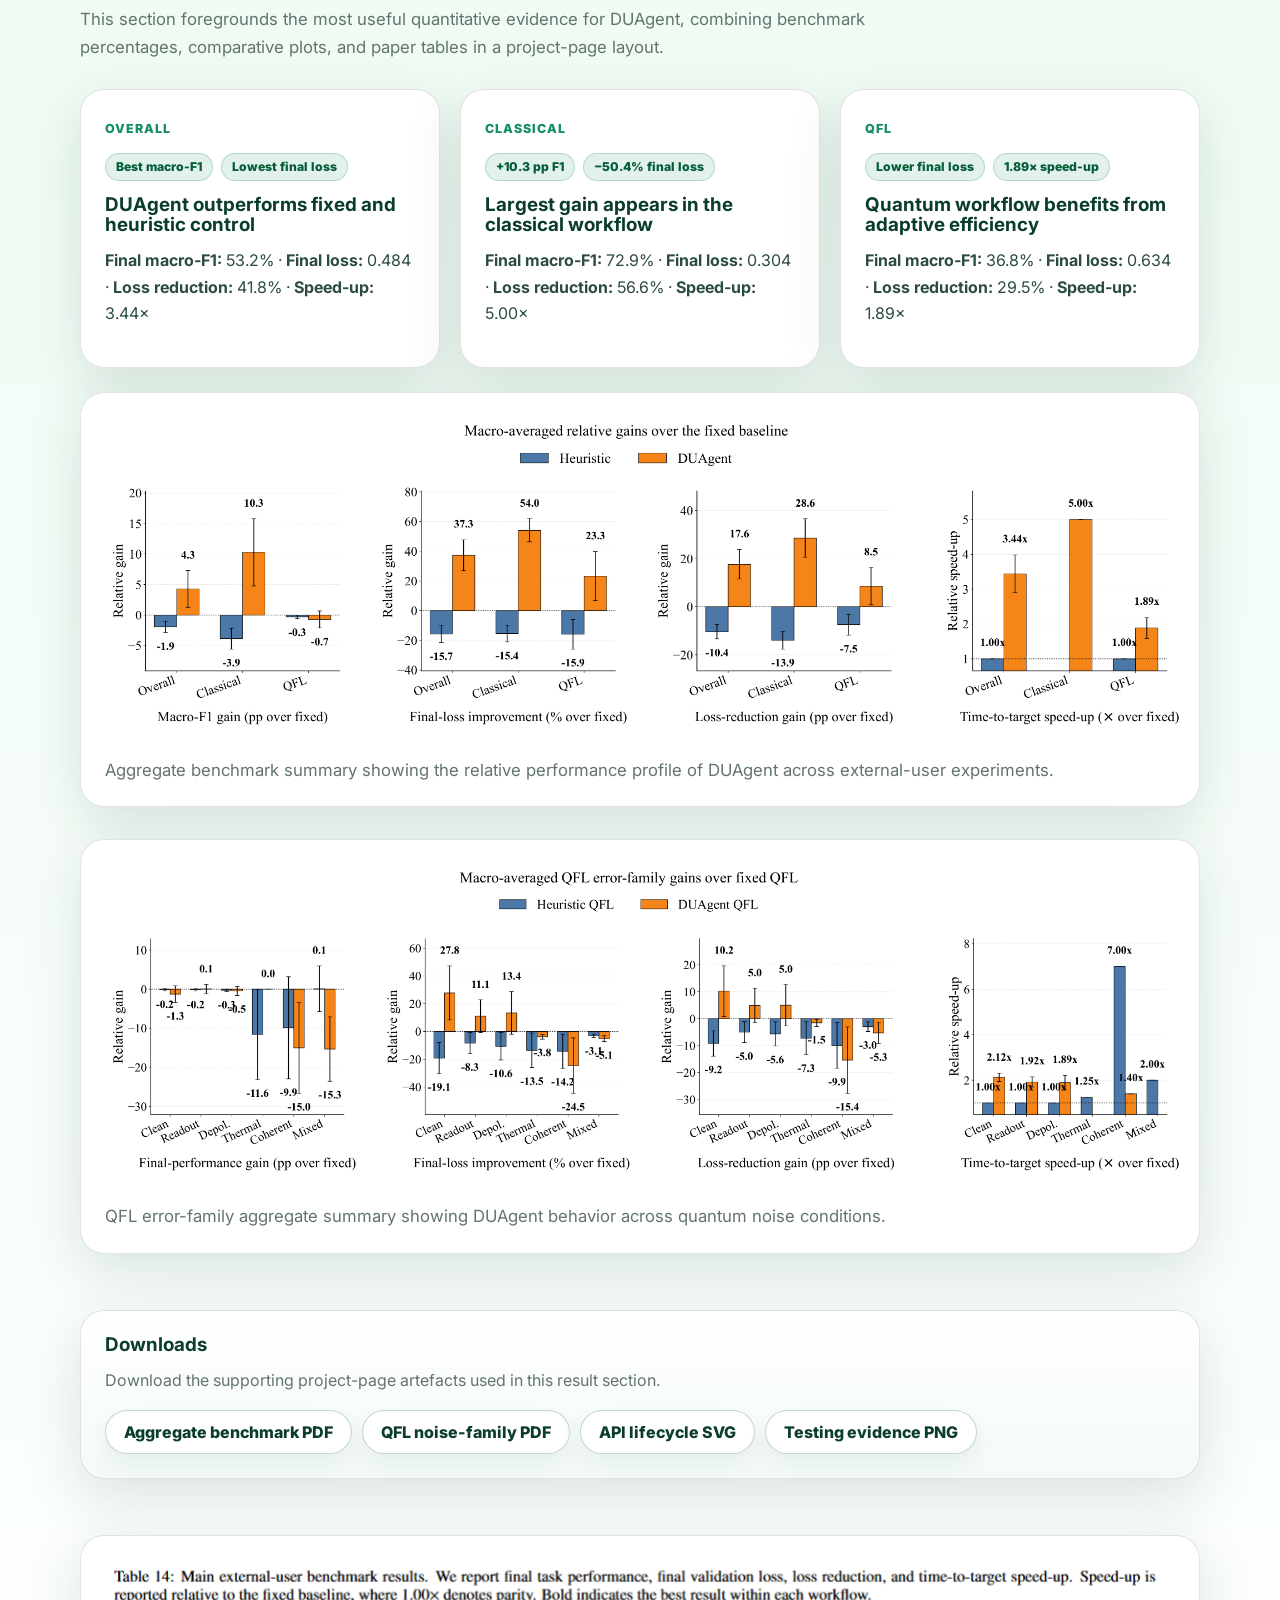
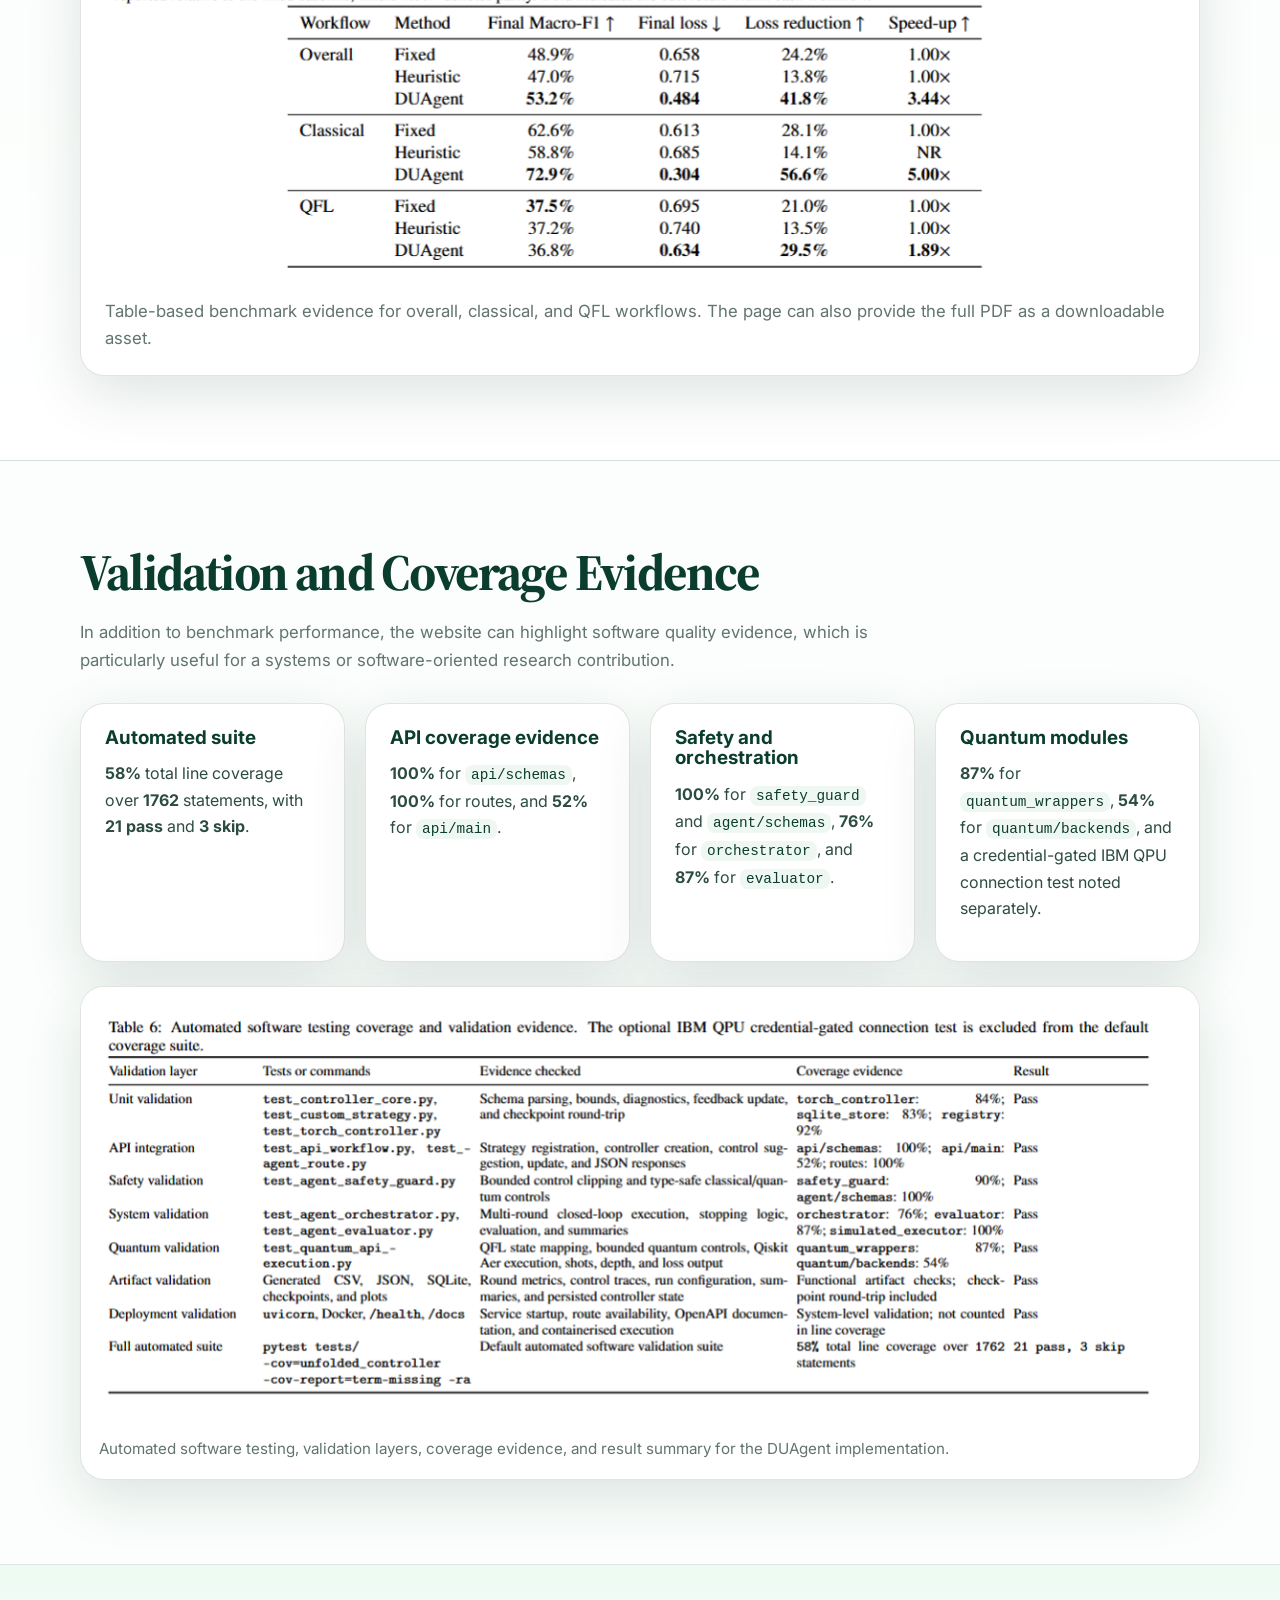
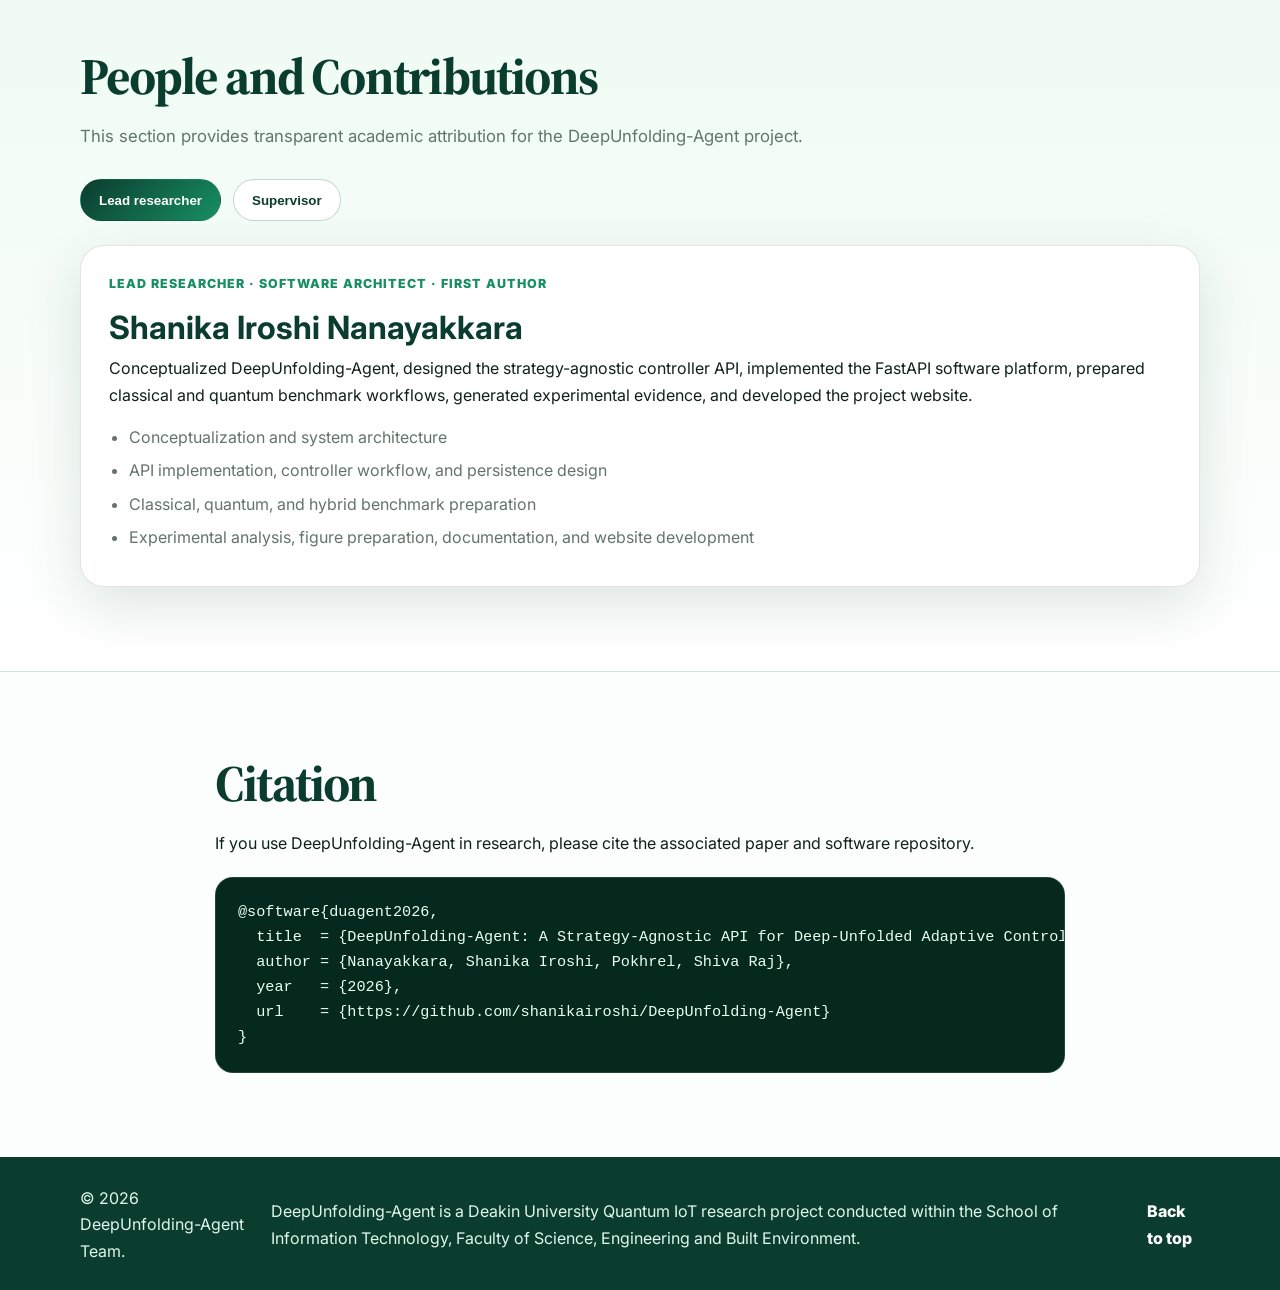
==== commit 23848c01: "Update index.html" ====
--- a/index.html
+++ b/index.html
@@ -509,7 +509,7 @@
 
     <div class="people-tabs" role="tablist" aria-label="Contributor descriptions">
       <button class="person-tab active" type="button" data-person="shanika">Lead researcher</button>
-      <button class="person-tab" type="button" data-person="shiva">Shiva</button>
+      <button class="person-tab" type="button" data-person="shiva">Supervisor</button>
     </div>
 
     <div class="person-detail active" data-person-panel="shanika">
